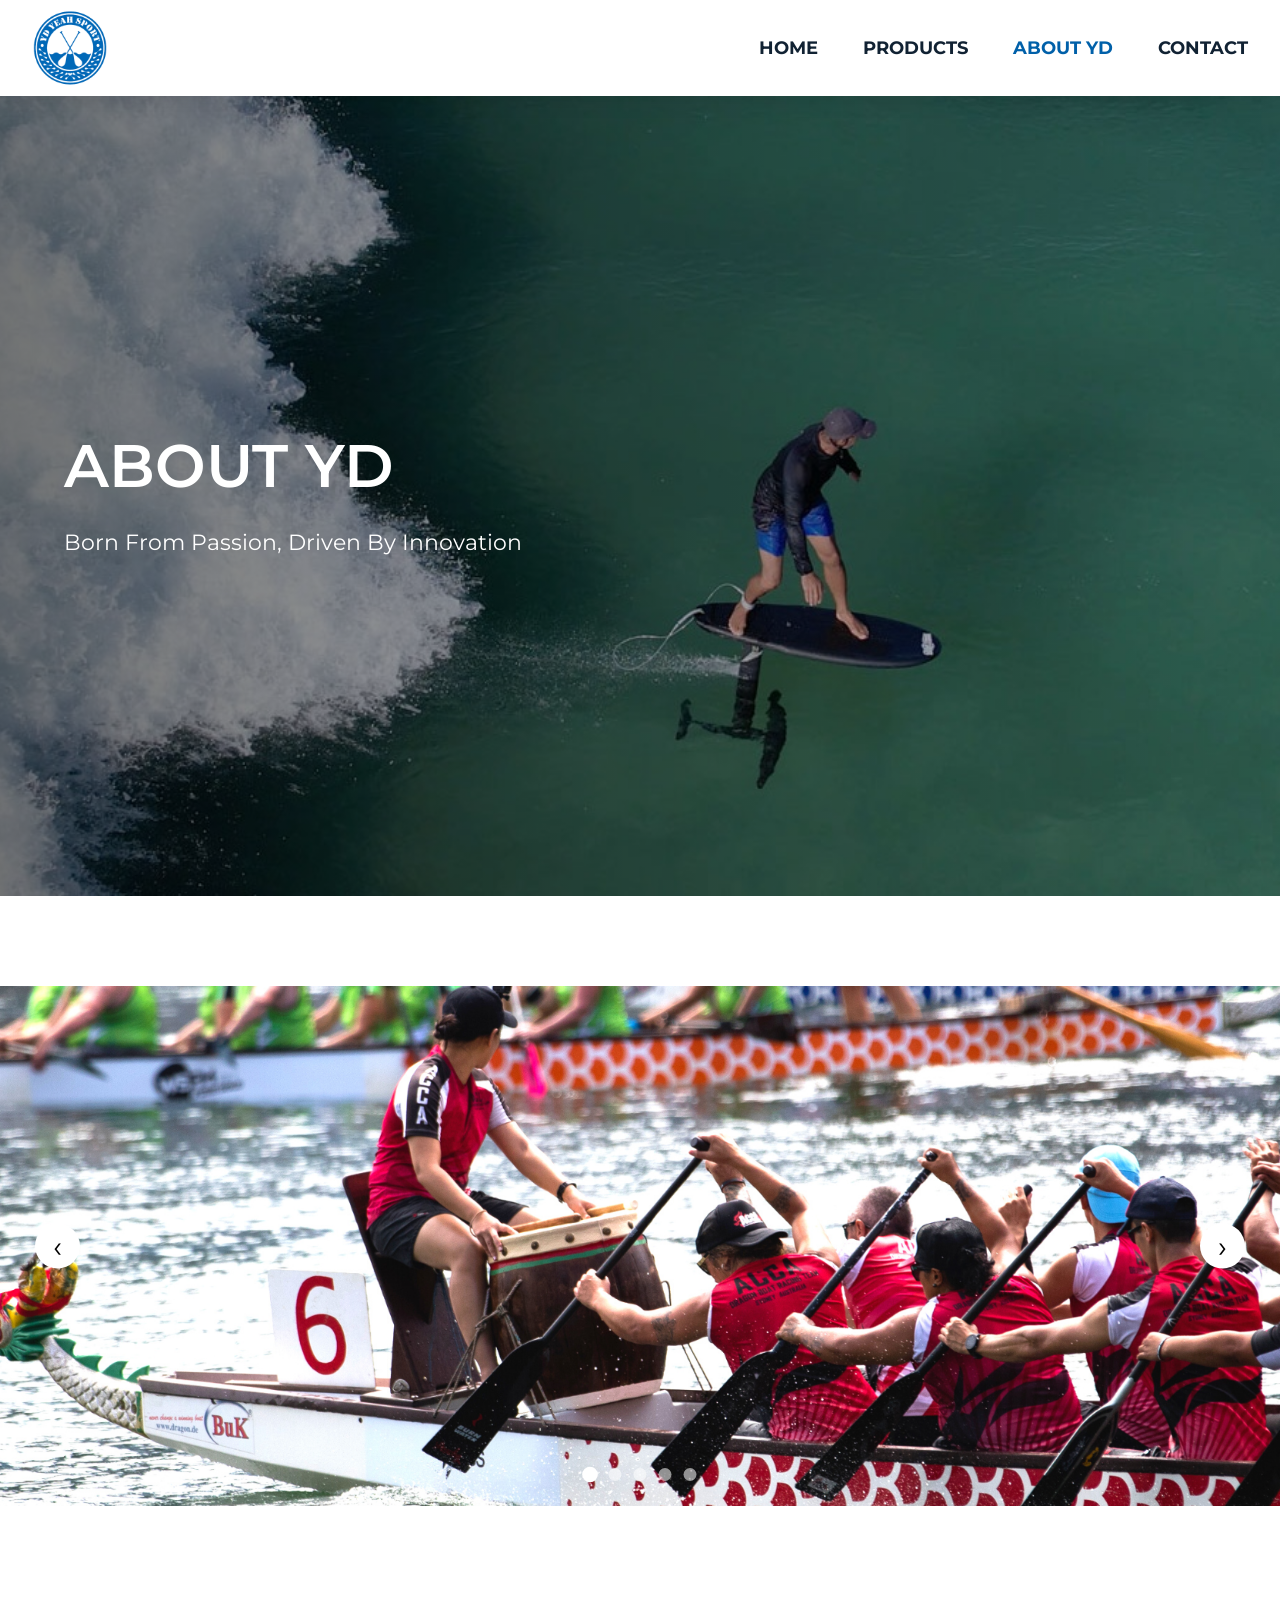
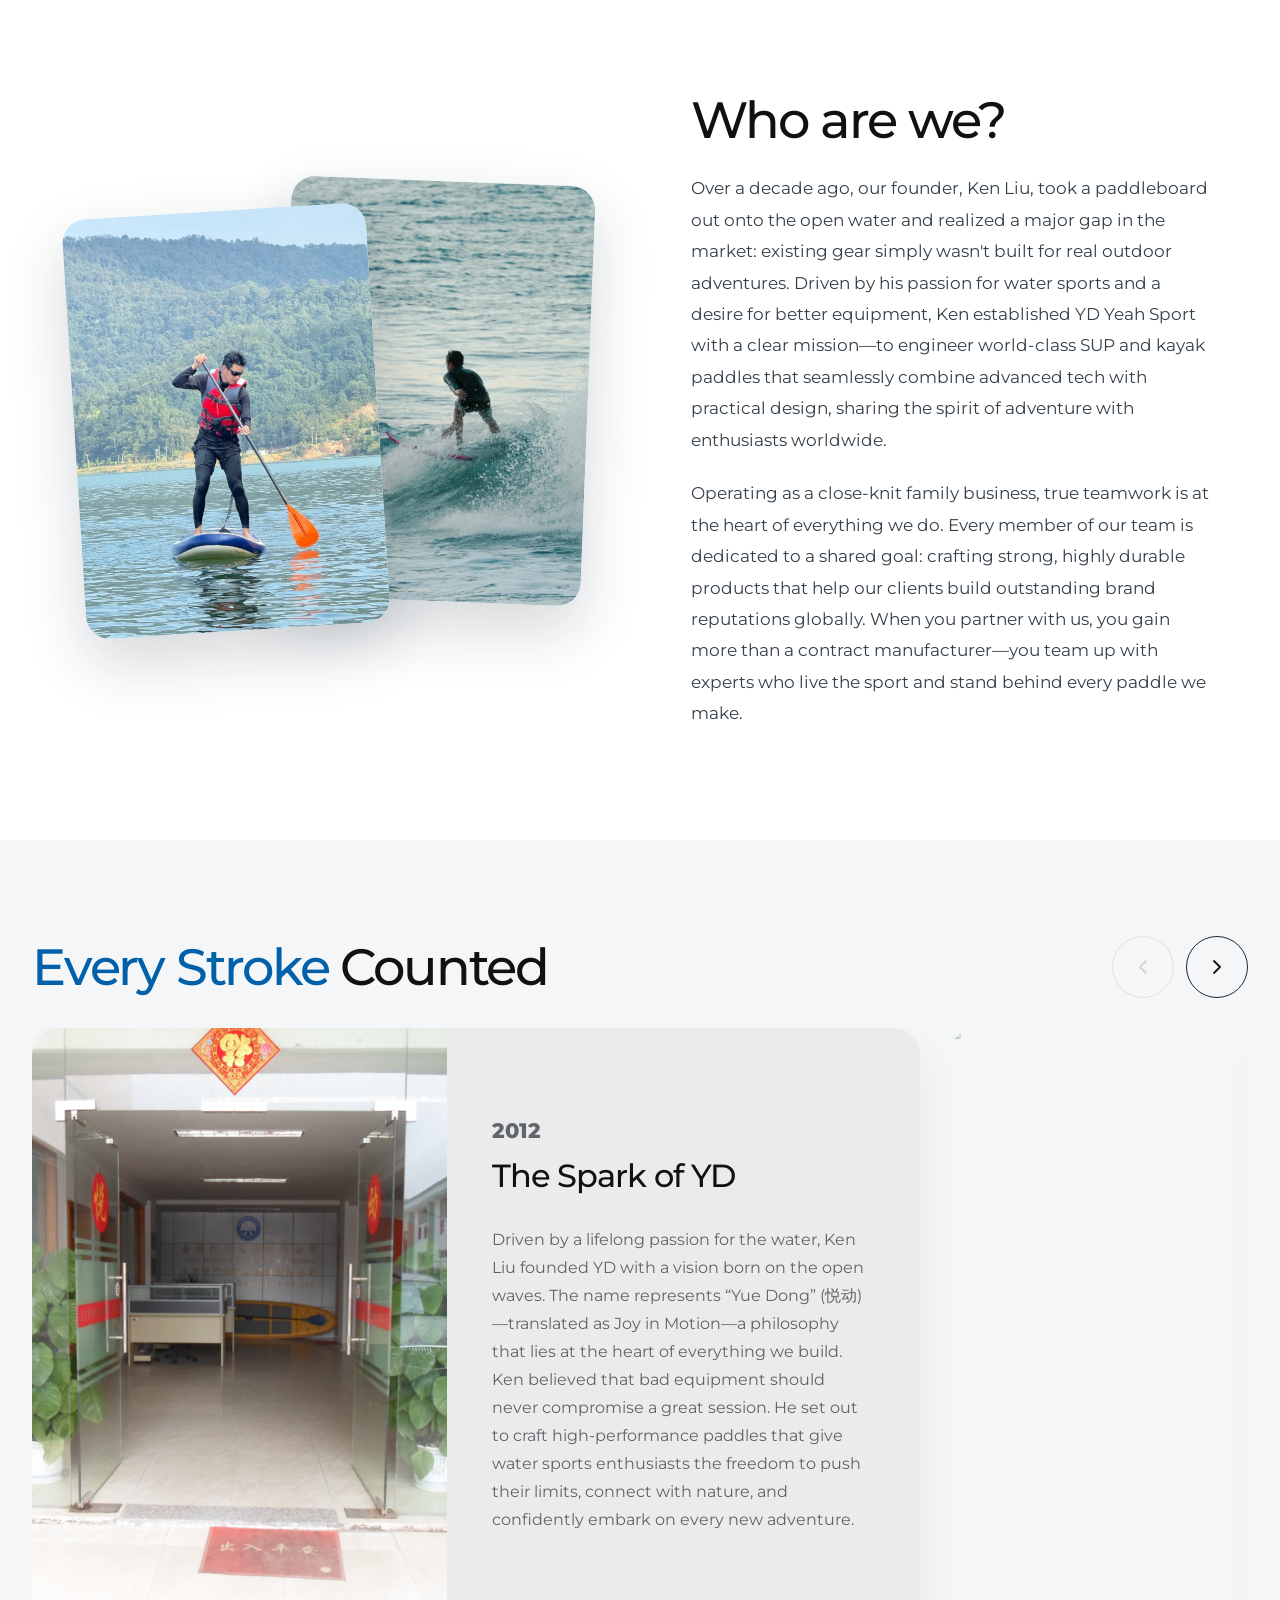
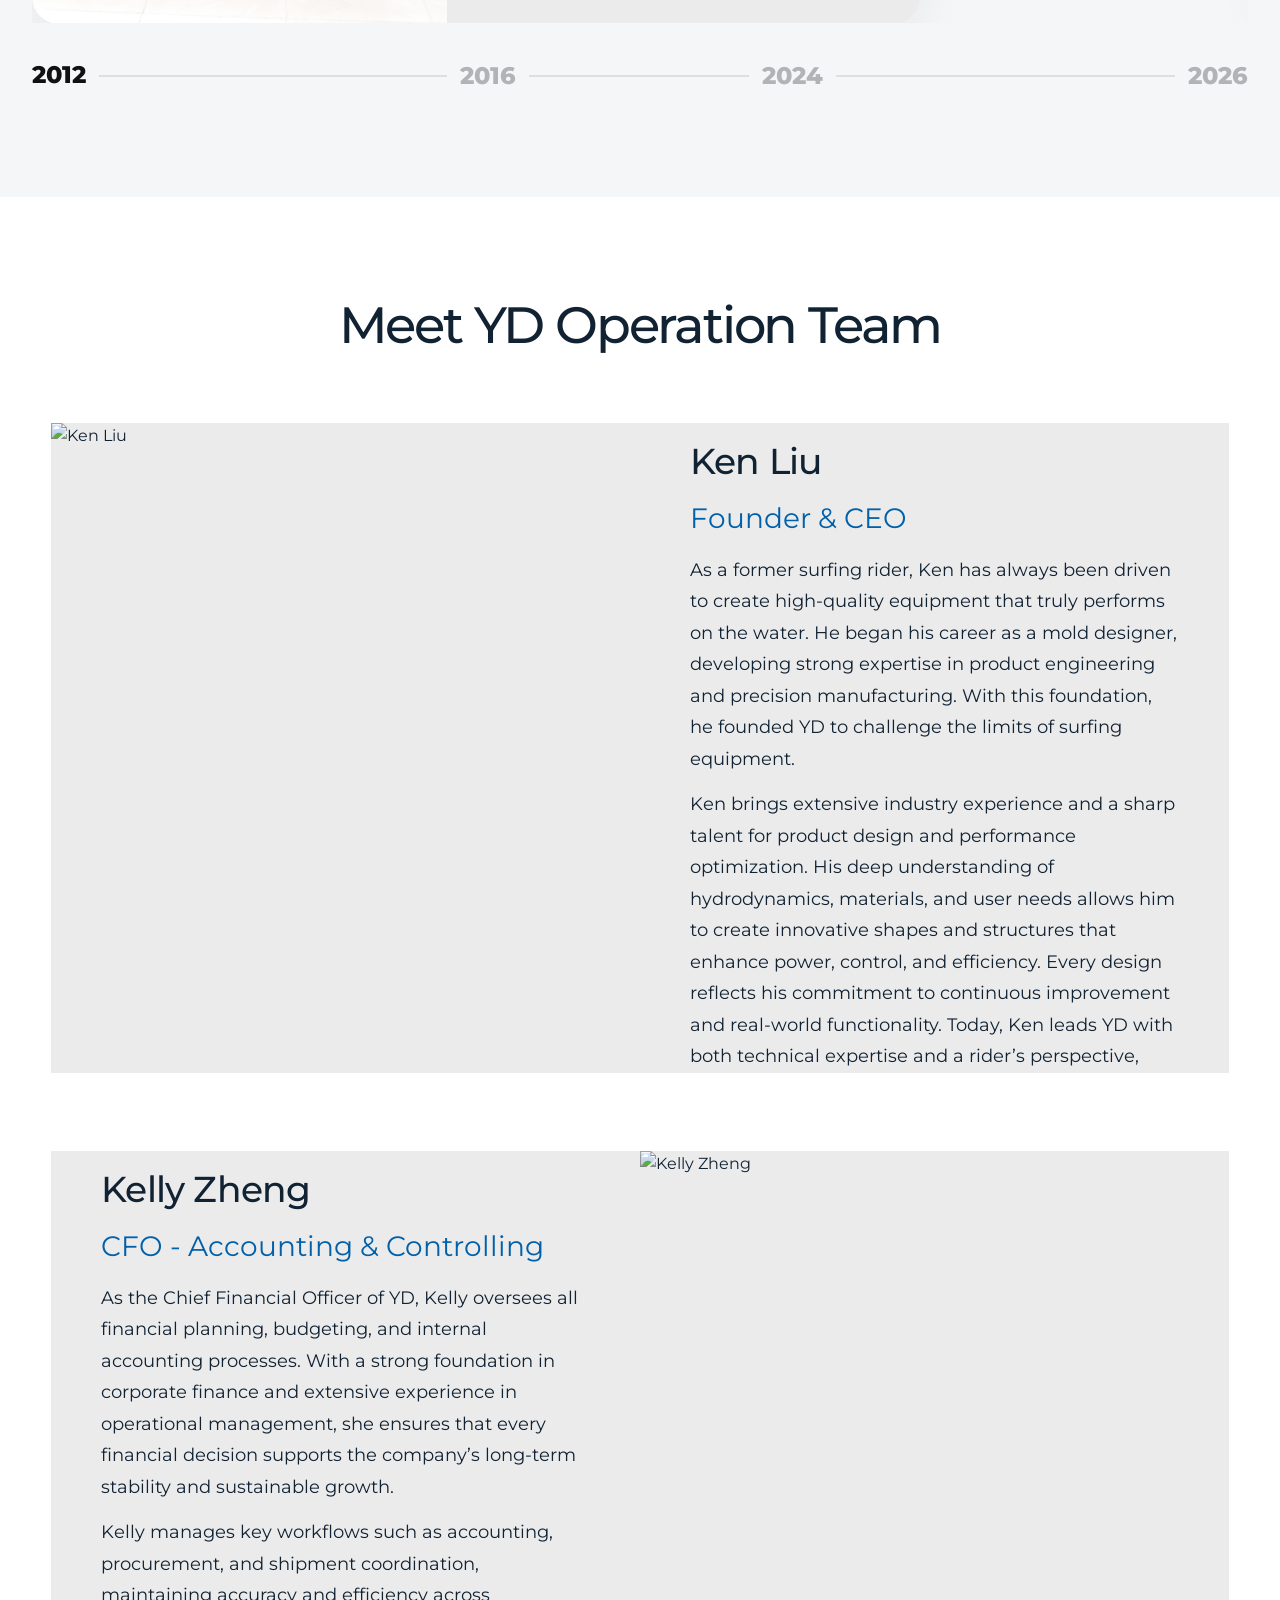
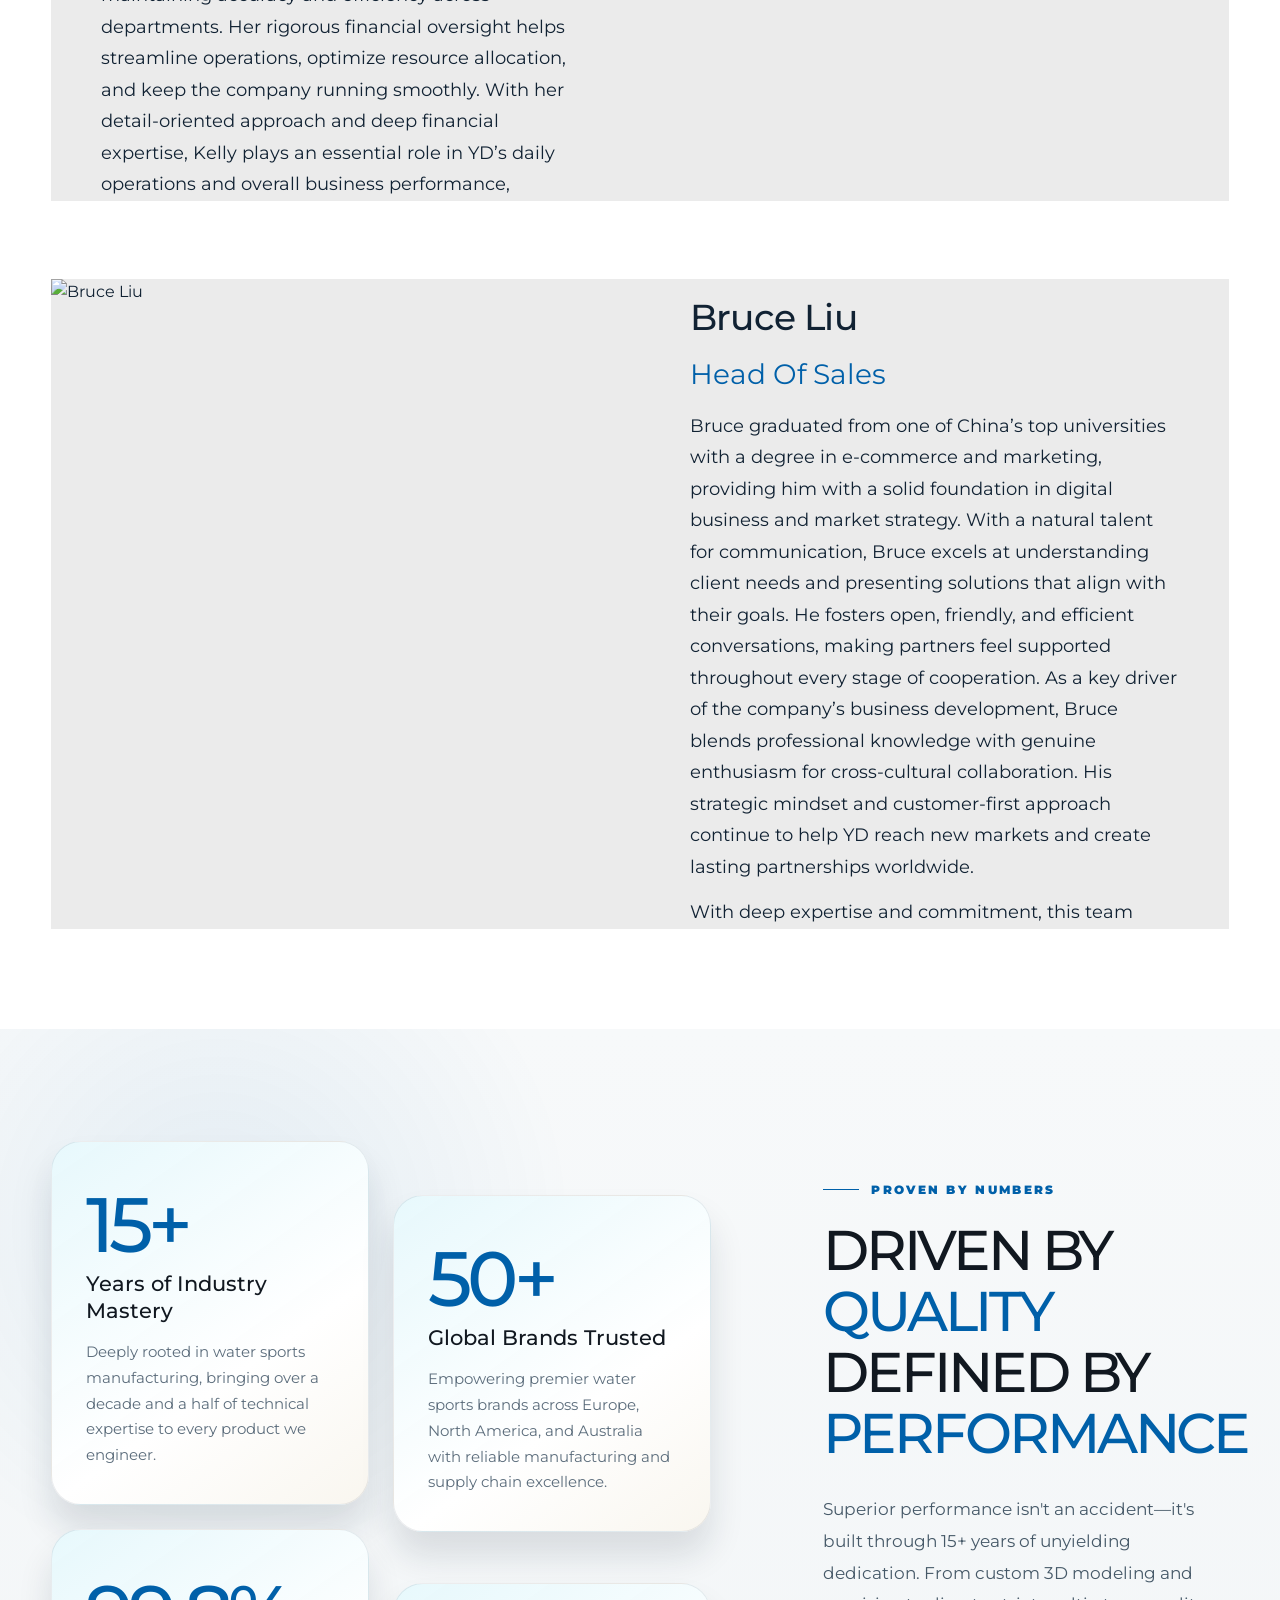
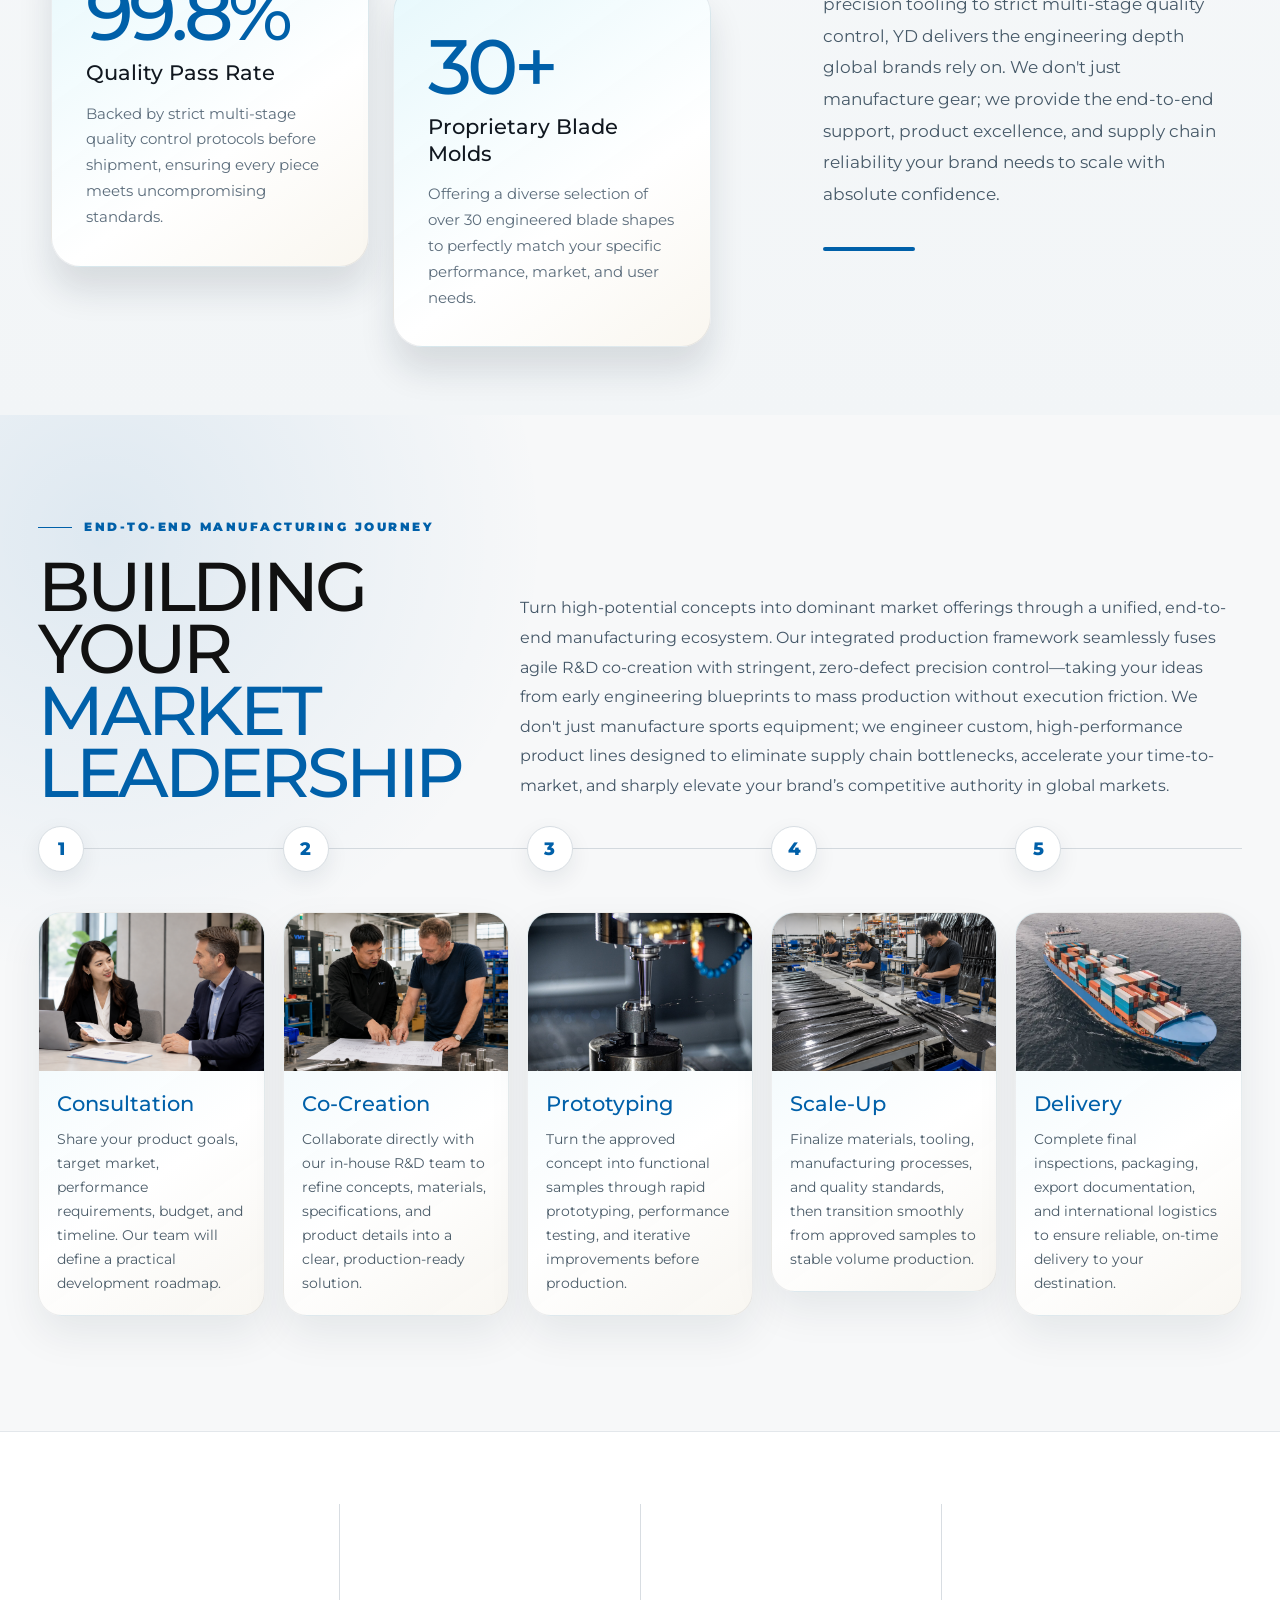
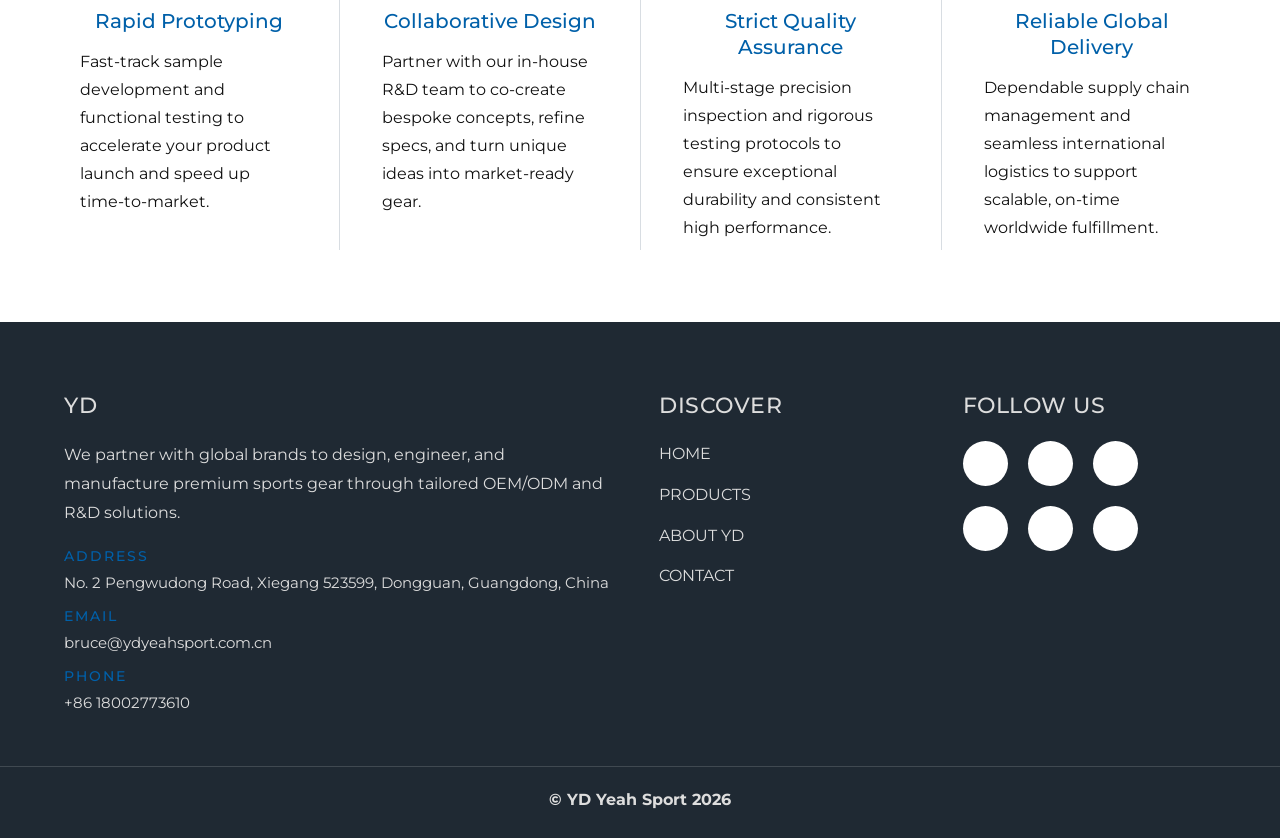
==== about.html @ c922fd2d "0821-version" ====
<!DOCTYPE html>
<html lang="en">
    <head>
        <meta charset="utf-8"/>
        <meta content="width=device-width, initial-scale=1.0" name="viewport"/>
        <title>
            YD | About Us
        </title>
        <link href="https://fonts.googleapis.com" rel="preconnect"/>
        <link crossorigin="anonymous" href="https://fonts.gstatic.com" rel="preconnect"/>
        <link href="https://fonts.googleapis.com/css2?family=Montserrat:ital,wght@0,300;0,400;0,500;0,600;0,700;0,800;0,900;1,300;1,400;1,500;1,600;1,700;1,800;1,900&amp;display=swap" rel="stylesheet"/>
        <link href="https://cdn.jsdelivr.net/npm/remixicon@4.9.0/fonts/remixicon.min.css" rel="stylesheet"/>
        <link href="css/style.css?v=20260812-07" rel="stylesheet"/>
    </head>
    <body>
        <!-- =====================
HEADER
===================== -->
        <header id="main-header">
            <div class="navbar">
                <div class="brand-area">
                    <a class="logo-link" href="index.html">
                        <img alt="YD Logo" src="images/header/logo.png"/>
                    </a>
                </div>
                <ul class="nav-menu">
                    <li>
                        <a href="index.html">
                            HOME
                        </a>
                    </li>
                    <li>
                        <a href="products.html">
                            PRODUCTS
                        </a>
                    </li>
                    <li>
                        <a href="about.html">
                            ABOUT YD
                        </a>
                    </li>
                    <li>
                        <a href="contact.html">
                            CONTACT
                        </a>
                    </li>
                </ul>
            </div>
        </header>
        <!-- =====================
ABOUT HERO
===================== -->
        <section class="hero-new about-hero">
            <!-- Replace the src below with your own hero image path -->
            <img alt="About hero banner" class="hero-img" src="images/other/38.jpg"/>
            <div class="hero-overlay">
            </div>
            <div class="hero-content">
                <h1>
                    ABOUT YD
                </h1>
                <p>
                    Born From Passion, Driven By Innovation
                </p>
            </div>
        </section>
        <section class="about-gallery-slider">
            <div class="gallery-slider-container">
                <div class="gallery-slide active">
                    <img src="images/other/30.png"/>
                </div>
                <div class="gallery-slide">
                    <img src="images/other/32.jpg"/>
                </div>
                <div class="gallery-slide">
                    <img src="images/other/29.png"/>
                </div>
                <div class="gallery-slide">
                    <img src="images/other/33.png"/>
                </div>
                <div class="gallery-slide">
                    <img src="images/other/34.jpg"/>
                </div>
                <button class="gallery-arrow gallery-prev">
                    ‹
                </button>
                <button class="gallery-arrow gallery-next">
                    ›
                </button>
                <div class="gallery-dots">
                    <button class="gallery-dot active">
                    </button>
                    <button class="gallery-dot">
                    </button>
                    <button class="gallery-dot">
                    </button>
                    <button class="gallery-dot">
                    </button>
                    <button class="gallery-dot">
                    </button>
                </div>
            </div>
        </section>
        <!-- =====================
WHO WE ARE
===================== -->
        <section class="story-section">
            <div class="container">
                <div class="story-grid">
                    <div aria-label="YD water sports and manufacturing story" class="story-visual">
                        <div class="story-image story-image-back">
                            <img alt="YD water sports equipment in an outdoor setting" src="images/other/36.jpg"/>
                        </div>
                        <div class="story-image story-image-front">
                            <img alt="YD team member carrying water sports equipment" src="images/other/35.jpg"/>
                        </div>
                    </div>
                    <div class="story-content">
                        <h2>
                            Who are we?
                        </h2>
                        <p>
                            Over a decade ago, our founder, Ken Liu, took a paddleboard out onto the open water and realized a major gap in the market: existing gear simply wasn't built for real outdoor adventures. Driven by his passion for water sports and a desire for better equipment, Ken established YD Yeah Sport with a clear mission—to engineer world-class SUP and kayak paddles that seamlessly combine advanced tech with practical design, sharing the spirit of adventure with enthusiasts worldwide.
                        </p>
                        <p>
                            Operating as a close-knit family business, true teamwork is at the heart of everything we do. Every member of our team is dedicated to a shared goal: crafting strong, highly durable products that help our clients build outstanding brand reputations globally. When you partner with us, you gain more than a contract manufacturer—you team up with experts who live the sport and stand behind every paddle we make.
                        </p>
                    </div>
                </div>
            </div>
        </section>
        <!-- =====================
COMPANY MILESTONES
===================== -->
        <section aria-labelledby="milestones-title" class="milestones-section">
            <div class="milestones-shell">
                <div class="milestones-header">
                    <h2 class="milestones-title" id="milestones-title">
                        <span>
                            Every Stroke
                        </span>
                        Counted
                    </h2>
                    <div aria-label="Milestone navigation" class="milestone-controls">
                        <button aria-label="Show previous milestone" class="milestone-arrow milestone-prev" type="button">
                            <svg aria-hidden="true" viewbox="0 0 24 24">
                                <path d="m15 18-6-6 6-6">
                                </path>
                            </svg>
                        </button>
                        <button aria-label="Show next milestone" class="milestone-arrow milestone-next" type="button">
                            <svg aria-hidden="true" viewbox="0 0 24 24">
                                <path d="m9 18 6-6-6-6">
                                </path>
                            </svg>
                        </button>
                    </div>
                </div>
                <div aria-live="polite" class="milestone-viewport" tabindex="0">
                    <div class="milestone-track">
                        <article aria-label="2012, The Spark of YD" class="milestone-panel is-active" data-year="2012">
                            <div class="milestone-main-card">
                                <div class="milestone-main-image">
                                    <img alt="YD paddle representing the beginning of the company" src="images/other/39.jpg"/>
                                </div>
                                <div class="milestone-copy">
                                    <div class="milestone-year">
                                        2012
                                    </div>
                                    <h3>
                                        The Spark of YD
                                    </h3>
                                    <p>
                                        Driven by a lifelong passion for the water, Ken Liu founded YD with a vision born on the open waves. The name represents “Yue Dong” (悦动)—translated as Joy in Motion—a philosophy that lies at the heart of everything we build. Ken believed that bad equipment should never compromise a great session. He set out to craft high-performance paddles that give water sports enthusiasts the freedom to push their limits, connect with nature, and confidently embark on every new adventure.
                                    </p>
                                </div>
                            </div>
                            <div aria-hidden="true" class="milestone-preview">
                                <img alt="" src="images/other/22.jpg"/>
                            </div>
                        </article>
                        <article aria-label="2016, Taking Flight" class="milestone-panel" data-year="2016">
                            <div class="milestone-main-card">
                                <div class="milestone-main-image">
                                    <img alt="YD hydrofoil development representing a new era of performance" src="images/other/22.jpg"/>
                                </div>
                                <div class="milestone-copy">
                                    <div class="milestone-year">
                                        2016
                                    </div>
                                    <h3>
                                        Taking Flight
                                    </h3>
                                    <p>
                                        The emergence of hydrofoils changed the game, giving paddlers the magic of lifting clear off the water. Catching this wave early, YD formed a dedicated team to craft our own original hydrofoil gear. Through countlessly tweaking designs, testing on the water, and dialing in every detail, we made flying above the waves smoother, safer, and more fun. This breakthrough opened up an exciting new dimension for our global partners and water lovers everywhere.
                                    </p>
                                </div>
                            </div>
                            <div aria-hidden="true" class="milestone-preview">
                                <img alt="" src="images/other/24.jpg"/>
                            </div>
                        </article>
                        <article aria-label="2024, Agile Growth" class="milestone-panel" data-year="2024">
                            <div class="milestone-main-card">
                                <div class="milestone-main-image">
                                    <img alt="YD accessories representing agile product expansion" src="images/other/24.jpg"/>
                                </div>
                                <div class="milestone-copy">
                                    <div class="milestone-year">
                                        2024
                                    </div>
                                    <h3>
                                        Agile Growth
                                    </h3>
                                    <p>
                                        Listening closely to our partners' needs, YD expanded into new accessories by developing our high-performance spray decks. By quickly reconfiguring our machinery and production lines, our team delivered perfected prototypes in record time, earning high praise from our clients. This agility not only broadened our product matrix, but also reinforced YD’s commitment to providing a seamless, one-stop sourcing experience for global brands.
                                    </p>
                                </div>
                            </div>
                            <div aria-hidden="true" class="milestone-preview">
                                <img alt="" src="images/other/37.png"/>
                            </div>
                        </article>
                        <article aria-label="2026, A Visual Leap" class="milestone-panel" data-year="2026">
                            <div class="milestone-main-card">
                                <div class="milestone-main-image">
                                    <img alt="YD brand presentation representing its visual evolution" src="images/other/37.png"/>
                                </div>
                                <div class="milestone-copy">
                                    <div class="milestone-year">
                                        2026
                                    </div>
                                    <h3>
                                        A Visual Leap
                                    </h3>
                                    <p>
                                        At YD, we have always let our manufacturing quality speak for itself—but we knew our visual presentation needed to match our engineering excellence. We wanted our partners to truly feel the premium value of our gear before they even hit the water. This year, we poured our energy into a complete overhaul of our website and product catalogs. Drawing inspiration from world-class international brands, we crafted a sleek, modern visual identity of our own. It's more than just a new look; it's a reflection of the craftsmanship and forward-thinking spirit behind everything we make.
                                    </p>
                                </div>
                            </div>
                        </article>
                    </div>
                </div>
                <div aria-label="YD company milestone timeline" class="milestone-timeline" role="navigation">
                    <button aria-current="true" class="milestone-year-button is-active" data-milestone-index="0" type="button">
                        2012
                    </button>
                    <button aria-current="false" class="milestone-year-button" data-milestone-index="1" type="button">
                        2016
                    </button>
                    <button aria-current="false" class="milestone-year-button" data-milestone-index="2" type="button">
                        2024
                    </button>
                    <button aria-current="false" class="milestone-year-button" data-milestone-index="3" type="button">
                        2026
                    </button>
                </div>
            </div>
        </section>
        <section class="team-section">
            <div class="team-wrapper">
                <div class="section-title">
                    <h2>
                        Meet YD Operation Team
                    </h2>
                </div>
                <div class="team-profiles">
                    <div class="team-profile">
                        <div class="team-media">
                            <img alt="Ken Liu" src="images/team/ken-liu.jpg"/>
                        </div>
                        <div class="team-text">
                            <h3 class="team-name">
                                Ken Liu
                            </h3>
                            <div class="team-role">
                                Founder &amp; CEO
                            </div>
                            <p>
                                As a former surfing rider, Ken has always been driven to create high-quality equipment that truly performs on the water. He began his career as a mold designer, developing strong expertise in product engineering and precision manufacturing. With this foundation, he founded YD to challenge the limits of surfing equipment.
                            </p>
                            <p>
                                Ken brings extensive industry experience and a sharp talent for product design and performance optimization. His deep understanding of hydrodynamics, materials, and user needs allows him to create innovative shapes and structures that enhance power, control, and efficiency. Every design reflects his commitment to continuous improvement and real-world functionality. Today, Ken leads YD with both technical expertise and a rider’s perspective, shaping products that set a higher standard in the surfing industry.
                            </p>
                        </div>
                    </div>
                    <div class="team-profile reverse">
                        <div class="team-media">
                            <img alt="Kelly Zheng" src="images/team/kelly-zheng.jpg"/>
                        </div>
                        <div class="team-text">
                            <h3 class="team-name">
                                Kelly Zheng
                            </h3>
                            <div class="team-role">
                                CFO - Accounting &amp; Controlling
                            </div>
                            <p>
                                As the Chief Financial Officer of YD, Kelly oversees all financial planning, budgeting, and internal accounting processes. With a strong foundation in corporate finance and extensive experience in operational management, she ensures that every financial decision supports the company’s long-term stability and sustainable growth.
                            </p>
                            <p>
                                Kelly manages key workflows such as accounting, procurement, and shipment coordination, maintaining accuracy and efficiency across departments. Her rigorous financial oversight helps streamline operations, optimize resource allocation, and keep the company running smoothly. With her detail-oriented approach and deep financial expertise, Kelly plays an essential role in YD’s daily operations and overall business performance, ensuring the company remains on a solid and healthy path as it continues to expand.
                            </p>
                        </div>
                    </div>
                    <div class="team-profile">
                        <div class="team-media">
                            <img alt="Bruce Liu" src="images/team/bruce-liu.jpg"/>
                        </div>
                        <div class="team-text">
                            <h3 class="team-name">
                                Bruce Liu
                            </h3>
                            <div class="team-role">
                                Head Of Sales
                            </div>
                            <p>
                                Bruce graduated from one of China’s top universities with a degree in e-commerce and marketing, providing him with a solid foundation in digital business and market strategy. With a natural talent for communication, Bruce excels at understanding client needs and presenting solutions that align with their goals. He fosters open, friendly, and efficient conversations, making partners feel supported throughout every stage of cooperation. As a key driver of the company’s business development, Bruce blends professional knowledge with genuine enthusiasm for cross-cultural collaboration. His strategic mindset and customer-first approach continue to help YD reach new markets and create lasting partnerships worldwide.
                            </p>
                            <p>
                                With deep expertise and commitment, this team member contributes to YD’s innovation, operations, and global partnerships.
                            </p>
                        </div>
                    </div>
                </div>
            </div>
        </section>
        <!-- =====================
YD CAPABILITY IN NUMBERS
===================== -->
        <section aria-labelledby="capability-numbers-title" class="capability-numbers-section">
            <div class="capability-numbers-container">
                <div aria-label="YD service capability statistics" class="capability-cards">
                    <article class="capability-stat-card capability-stat-card-1">
                        <div class="capability-stat-number">
                            15+
                        </div>
                        <h3>
                            Years of Industry Mastery
                        </h3>
                        <p>
                            Deeply rooted in water sports manufacturing, bringing over a decade and a half of technical expertise to every product we engineer.
                        </p>
                    </article>
                    <article class="capability-stat-card capability-stat-card-2">
                        <div class="capability-stat-number">
                            50+
                        </div>
                        <h3>
                            Global Brands Trusted
                        </h3>
                        <p>
                            Empowering premier water sports brands across Europe, North America, and Australia with reliable manufacturing and supply chain excellence.
                        </p>
                    </article>
                    <article class="capability-stat-card capability-stat-card-3">
                        <div class="capability-stat-number">
                            99.8%
                        </div>
                        <h3>
                            Quality Pass Rate
                        </h3>
                        <p>
                            Backed by strict multi-stage quality control protocols before shipment, ensuring every piece meets uncompromising standards.
                        </p>
                    </article>
                    <article class="capability-stat-card capability-stat-card-4">
                        <div class="capability-stat-number">
                            30+
                        </div>
                        <h3>
                            Proprietary Blade Molds
                        </h3>
                        <p>
                            Offering a diverse selection of over 30 engineered blade shapes to perfectly match your specific performance, market, and user needs.
                        </p>
                    </article>
                </div>
                <div class="capability-statement">
                    <div class="capability-statement-kicker">
                        PROVEN BY NUMBERS
                    </div>
                    <h2 id="capability-numbers-title">
                        <span>
                            DRIVEN BY
                        </span>
                        <span class="capability-title-accent">
                            QUALITY
                        </span>
                        <span>
                            DEFINED BY
                        </span>
                        <span class="capability-title-accent">
                            PERFORMANCE
                        </span>
                    </h2>
                    <p>
                        Superior performance isn't an accident—it's built through 15+ years of unyielding dedication. From custom 3D modeling and precision tooling to strict multi-stage quality control, YD delivers the engineering depth global brands rely on. We don't just manufacture gear; we provide the end-to-end support, product excellence, and supply chain reliability your brand needs to scale with absolute confidence.
                    </p>
                    <div aria-hidden="true" class="capability-statement-line">
                    </div>
                </div>
            </div>
        </section>
        <!-- =====================
END-TO-END MANUFACTURING JOURNEY
===================== -->
        <section class="manufacturing-journey-section">
            <div class="manufacturing-journey-container">
                <div class="journey-intro">
                    <div class="journey-heading">
                        <div class="journey-kicker">
                            END-TO-END MANUFACTURING JOURNEY
                        </div>
                        <h2 class="journey-title">
                            <span>
                                BUILDING
                            </span>
                            <span>
                                YOUR
                            </span>
                            <span class="journey-title-blue">
                                MARKET
                            </span>
                            <span class="journey-title-blue">
                                LEADERSHIP
                            </span>
                        </h2>
                    </div>
                    <div class="journey-description">
                        <p>
                            Turn high-potential concepts into dominant market offerings through a unified, end-to-end manufacturing ecosystem. Our integrated production framework seamlessly fuses agile R&amp;D co-creation with stringent, zero-defect precision control—taking your ideas from early engineering blueprints to mass production without execution friction. We don't just manufacture sports equipment; we engineer custom, high-performance product lines designed to eliminate supply chain bottlenecks, accelerate your time-to-market, and sharply elevate your brand’s competitive authority in global markets.
                        </p>
                    </div>
                </div>
                <div class="journey-steps">
                    <article class="journey-step">
                        <div aria-label="Step 1" class="journey-number">
                            1
                        </div>
                        <div class="journey-card">
                            <img alt="Product consultation and project planning" src="images/other/15.png"/>
                            <div class="journey-card-content">
                                <h3>
                                    Consultation
                                </h3>
                                <p>
                                    Share your product goals, target market, performance requirements, budget, and timeline. Our team will define a practical development roadmap.
                                </p>
                            </div>
                        </div>
                    </article>
                    <article class="journey-step">
                        <div aria-label="Step 2" class="journey-number">
                            2
                        </div>
                        <div class="journey-card">
                            <img alt="Collaborative product design and engineering" src="images/other/17.png"/>
                            <div class="journey-card-content">
                                <h3>
                                    Co-Creation
                                </h3>
                                <p>
                                    Collaborate directly with our in-house R&amp;D team to refine concepts, materials, specifications, and product details into a clear, production-ready solution.
                                </p>
                            </div>
                        </div>
                    </article>
                    <article class="journey-step">
                        <div aria-label="Step 3" class="journey-number">
                            3
                        </div>
                        <div class="journey-card">
                            <img alt="Functional prototype development and testing" src="images/other/18.jpg"/>
                            <div class="journey-card-content">
                                <h3>
                                    Prototyping
                                </h3>
                                <p>
                                    Turn the approved concept into functional samples through rapid prototyping, performance testing, and iterative improvements before production.
                                </p>
                            </div>
                        </div>
                    </article>
                    <article class="journey-step">
                        <div aria-label="Step 4" class="journey-number">
                            4
                        </div>
                        <div class="journey-card">
                            <img alt="Stable volume production in the YD factory" src="images/other/16.png"/>
                            <div class="journey-card-content">
                                <h3>
                                    Scale-Up
                                </h3>
                                <p>
                                    Finalize materials, tooling, manufacturing processes, and quality standards, then transition smoothly from approved samples to stable volume production.
                                </p>
                            </div>
                        </div>
                    </article>
                    <article class="journey-step">
                        <div aria-label="Step 5" class="journey-number">
                            5
                        </div>
                        <div class="journey-card">
                            <img alt="International packaging and product delivery" src="images/other/13.png"/>
                            <div class="journey-card-content">
                                <h3>
                                    Delivery
                                </h3>
                                <p>
                                    Complete final inspections, packaging, export documentation, and international logistics to ensure reliable, on-time delivery to your destination.
                                </p>
                            </div>
                        </div>
                    </article>
                </div>
            </div>
        </section>
        <!-- =====================
CORE SERVICE VALUES
===================== -->
        <section aria-label="Our core service values" class="core-values-section">
            <div class="core-values-container">
                <article class="core-value-card">
                    <div aria-hidden="true" class="core-value-icon">
                        <i aria-hidden="true" class="ri-lightbulb-flash-line">
                        </i>
                    </div>
                    <h3>
                        Rapid Prototyping
                    </h3>
                    <p>
                        Fast-track sample development and functional testing to accelerate your product launch and speed up time-to-market.
                    </p>
                </article>
                <article class="core-value-card">
                    <div aria-hidden="true" class="core-value-icon">
                        <i aria-hidden="true" class="ri-edit-2-line">
                        </i>
                    </div>
                    <h3>
                        Collaborative Design
                    </h3>
                    <p>
                        Partner with our in-house R&amp;D team to co-create bespoke concepts, refine specs, and turn unique ideas into market-ready gear.
                    </p>
                </article>
                <article class="core-value-card">
                    <div aria-hidden="true" class="core-value-icon">
                        <i aria-hidden="true" class="ri-shield-check-line">
                        </i>
                    </div>
                    <h3>
                        Strict Quality Assurance
                    </h3>
                    <p>
                        Multi-stage precision inspection and rigorous testing protocols to ensure exceptional durability and consistent high performance.
                    </p>
                </article>
                <article class="core-value-card">
                    <div aria-hidden="true" class="core-value-icon">
                        <i aria-hidden="true" class="ri-ship-2-line">
                        </i>
                    </div>
                    <h3>
                        Reliable Global Delivery
                    </h3>
                    <p>
                        Dependable supply chain management and seamless international logistics to support scalable, on-time worldwide fulfillment.
                    </p>
                </article>
            </div>
        </section>
        <!-- =====================
FOOTER
===================== -->
        <footer>
            <div class="footer-container">
                <div class="footer-about">
                    <h2>
                        YD
                    </h2>
                    <p class="footer-description">
                        We partner with global brands to design, engineer, and manufacture premium sports gear through tailored OEM/ODM and R&amp;D solutions.
                    </p>
                    <div class="footer-contact-info">
                        <div class="footer-contact-item footer-contact-address">
                            <h4>
                                ADDRESS
                            </h4>
                            <p>
                                No. 2 Pengwudong Road, Xiegang 523599, Dongguan, Guangdong, China
                            </p>
                        </div>
                        <div class="footer-contact-item">
                            <h4>
                                EMAIL
                            </h4>
                            <a href="mailto:bruce@ydyeahsport.com.cn">
                                bruce@ydyeahsport.com.cn
                            </a>
                        </div>
                        <div class="footer-contact-item">
                            <h4>
                                PHONE
                            </h4>
                            <a href="tel:+8618002773610">
                                +86 18002773610
                            </a>
                        </div>
                    </div>
                </div>
                <div class="footer-links">
                    <h3>
                        DISCOVER
                    </h3>
                    <a href="index.html">
                        HOME
                    </a>
                    <a href="products.html">
                        PRODUCTS
                    </a>
                    <a href="about.html">
                        ABOUT YD
                    </a>
                    <a href="contact.html">
                        CONTACT
                    </a>
                </div>
                <div class="footer-social">
                    <h3>
                        FOLLOW US
                    </h3>
                    <div class="social-icons">
                        <a href="https://www.youtube.com/@bruceydyeahsport" target="_blank">
                            <i aria-hidden="true" class="ri-youtube-line">
                            </i>
                        </a>
                        <a href="https://www.instagram.com/ydyeahsports/" target="_blank">
                            <i aria-hidden="true" class="ri-instagram-line">
                            </i>
                        </a>
                        <a href="https://www.tiktok.com/@ydyeahsports?lang=en" target="_blank">
                            <i aria-hidden="true" class="ri-tiktok-fill">
                            </i>
                        </a>
                        <a href="https://x.com/ydyeahsport123" target="_blank">
                            <i aria-hidden="true" class="ri-twitter-x-line">
                            </i>
                        </a>
                        <a href="https://www.facebook.com/YDsportpaddle" target="_blank">
                            <i aria-hidden="true" class="ri-facebook-fill">
                            </i>
                        </a>
                        <a href="https://wa.me/8618002773610" target="_blank">
                            <i aria-hidden="true" class="ri-whatsapp-line">
                            </i>
                        </a>
                    </div>
                </div>
            </div>
            <div class="copyright">
                © YD Yeah Sport 2026
            </div>
        </footer>
        <script data-cfasync="false" src="js/script.js?v=20260812-07">
        </script>
    </body>
</html>
---- css/style.css ----
/*
=========================
GLOBAL SETTINGS
=========================
*/

* {
    margin: 0;
    padding: 0;
    box-sizing: border-box;
    font-family: "Montserrat", Arial, Helvetica, sans-serif;
}

body {
    background: white;
    color: #123;
    line-height: 1.6;
}

img {
    max-width: 100%;
    display: block;
}

a {
    text-decoration: none;
    color: inherit;
}

.container {
    width: 90%;
    max-width: 1400px;
    margin: auto;
}

section {
    padding: 90px 0;
}

/*
=========================
HEADER
=========================
*/

header {
    position: sticky;
    top: 0;
    height: 120px;
    background: white;
    z-index: 999;
    box-shadow: 0 5px 20px rgba(0, 0, 0, .08);
}

.navbar {
    height: 120px;
    width: 95%;
    max-width: 1500px;
    margin: auto;
    display: flex;
    align-items: center;
}

.brand-area {
    display: flex;
    align-items: center;
}

.logo-card {
    width: 95px;
    height: 95px;
    background: white;
    border-radius: 25px;
    display: flex;
    align-items: center;
    justify-content: center;
    overflow: hidden;
    box-shadow: 0 8px 25px rgba(0, 0, 0, .15);
}

.logo-card img {
    width: 90%;
    height: 90%;
    object-fit: contain;
}

/* SEARCH */

.search-box {
    margin-left: auto;
    margin-right: 25px;
}

.search-box input {
    width: 210px;
    height: 45px;
    border-radius: 25px;
    border: 1px solid #ddd;
    padding: 0 20px;
    font-size: 15px;
    outline: none;
}

.search-box input:focus {
    border-color: #0077c8;
}

/* NAVIGATION */

.nav-menu {
    display: flex;
    gap: 45px;
    list-style: none;
    margin-left: auto;
    justify-content: flex-end;
}

.nav-menu a {
    font-size: 18px;
    font-weight: 700;
    transition: .3s;
}

.nav-menu a:hover {
    color: #0077c8;
}

/*
=========================
BUTTON
=========================
*/

.btn {
    display: inline-block;
    padding: 14px 35px;
    border-radius: 30px;
    background: #0077c8;
    color: white;
    font-weight: 700;
    transition: .3s;
}

.btn:hover {
    background: #005fa3;
    transform: translateY(-3px);
}

.btn-light {
    background: white;
    color: #0077c8;
}

/*
=========================
HERO
=========================
*/

.hero-new {
    height: 800px;
    position: relative;
    display: flex;
    align-items: center;
    overflow: hidden;
}

.hero-img {
    position: absolute;
    inset: 0;
    width: 100%;
    height: 100%;
    object-fit: cover;
    z-index: 1;
}

.hero-overlay {
    position: absolute;
    inset: 0;
    background: linear-gradient(90deg, rgba(0, 0, 0, .55), rgba(0, 0, 0, .15));
    z-index: 2;
}

.hero-content {
    position: relative;
    z-index: 3;
    width: 90%;
    max-width: 1400px;
    margin: auto;
    color: white;
}

.hero-content h1 {
    font-size: 60px;
    font-weight: 700;
    line-height: 1.15;
}

.hero-content p {
    font-size: 22px;
    margin-top: 25px;
}

/*
=========================
SECTION TITLE
=========================
*/

.section-title {
    text-align: center;
    margin-bottom: 70px;
}

.section-title h2 {
    font-size: 42px;
    font-weight: 700;
    color: #123;
}

.section-title p {
    font-size: 18px;
    color: #666;
}

/*
=========================
PRODUCT CARDS
=========================
*/

.products-grid {
    display: grid;
    grid-template-columns: repeat(3, 1fr);
    gap: 30px;
}

.product-card {
    background: white;
    border-radius: 25px;
    overflow: hidden;
    box-shadow: 0 10px 30px rgba(0, 0, 0, .08);
    transition: .4s;
}

.product-card:hover {
    transform: translateY(-10px);
}

.product-card img {
    height: 260px;
    width: 100%;
    object-fit: cover;
}

.product-content {
    padding: 30px;
}

.product-tag {
    font-size: 14px;
    font-weight: 800;
    color: #0077c8;
}

.product-content h3 {
    font-size: 25px;
    margin: 12px 0;
}

/*
=========================
PRODUCT COLLECTIONS
=========================
*/

.collections-grid {
    display: grid;
    grid-template-columns: repeat(5, 1fr);
    gap: 20px;
}

.collection-card {
    height: 500px;
    border-radius: 25px;
    overflow: hidden;
    position: relative;
}

.collection-card img {
    width: 100%;
    height: 100%;
    object-fit: cover;
    transition: .5s;
}

.collection-card:hover img {
    transform: scale(1.1);
}

.collection-overlay {
    position: absolute;
    inset: 0;
    background: linear-gradient( to top, rgba(0, 0, 0, 0) 0%, rgba(0, 0, 0, 0) 48%, rgba(0, 0, 0, 0) 100% );
    padding: 30px;
    display: flex;
    flex-direction: column;
    justify-content: flex-end;
    color: white;
    transition: background .42s ease;
}

.collection-overlay h3 {
    display: flex;
    align-items: flex-end;
    min-height: 38px;
    margin: 0;
    font-size: 28px;
    font-weight: 700;
    line-height: 1.2;
    opacity: 0;
    transform: translateY(16px);
    transition: opacity .35s ease, transform .42s cubic-bezier(.22, .72, .18, 1);
}

.collection-overlay span {
    margin-top: 10px;
    font-size: 15px;
    opacity: 0;
    transform: translateY(16px);
    transition: opacity .35s ease .04s, transform .42s cubic-bezier(.22, .72, .18, 1) .04s;
}

.collection-card:hover .collection-overlay {
    background: linear-gradient( to top, rgba(0, 0, 0, .42) 0%, rgba(0, 0, 0, .20) 18%, rgba(0, 0, 0, .07) 31%, rgba(0, 0, 0, 0) 42% );
}

.collection-card:hover .collection-overlay h3, .collection-card:hover .collection-overlay span {
    opacity: 1;
    transform: translateY(0);
}

@media (hover: none) {
    .collection-card:active .collection-overlay, .collection-card:focus-within .collection-overlay {
        background: linear-gradient( to top, rgba(0, 0, 0, .42) 0%, rgba(0, 0, 0, .20) 18%, rgba(0, 0, 0, .07) 31%, rgba(0, 0, 0, 0) 42% );
    }

    .collection-card:active .collection-overlay h3, .collection-card:active .collection-overlay span, .collection-card:focus-within .collection-overlay h3, .collection-card:focus-within .collection-overlay span {
        opacity: 1;
        transform: translateY(0);
    }
}

/*
=========================
ABOUT PAGE
=========================
*/

.about-grid {
    display: grid;
    grid-template-columns: repeat(2, 1fr);
    gap: 60px;
    align-items: center;
}

.about-image img {
    border-radius: 30px;
}

.about-text h2 {
    font-size: 42px;
    margin-bottom: 25px;
}

.about-text p {
    font-size: 17px;
    color: #555;
    margin-bottom: 20px;
}

/*
=========================
CONTACT
=========================
*/

/*
=========================
CONTACT
=========================
*/

.contact-container {
    display: grid;
    grid-template-columns: minmax(460px, .92fr) minmax(0, 1.08fr);
    gap: 52px;
    align-items: stretch;
}

.contact-info {
    position: relative;
    min-height: 100%;
    padding: 48px;
    border-radius: 30px;
    background: linear-gradient(145deg, #f8fbfd 0%, #eef6fb 100%);
    border: 1px solid rgba(0, 119, 200, .14);
    box-shadow: 0 18px 45px rgba(18, 51, 74, .08);
    overflow: hidden;
}

.contact-info::after {
    content: "";
    position: absolute;
    width: 180px;
    height: 180px;
    right: -70px;
    bottom: -80px;
    border-radius: 50%;
    background: rgba(0, 119, 200, .08);
}

/* Keep both card headings visually identical. */

.contact-info h2, .customer-service h2 {
    font-size: 32px;
    font-weight: 700;
    line-height: 1.25;
    margin-bottom: 20px;
    color: #123;
}

.contact-info>p {
    position: relative;
    z-index: 1;
    font-size: 18px;
    line-height: 1.95;
    color: #4f5f6d;
}

.contact-side {
    display: flex;
    flex-direction: column;
    justify-content: flex-start;
    gap: 14px;
    min-width: 0;
    height: 100%;
}

.contact-details {
    display: flex;
    flex-direction: column;
    gap: 14px;
    margin: 0;
}

.contact-item {
    display: flex;
    align-items: center;
    gap: 18px;
    width: 100%;
    min-width: 0;
    min-height: 94px;
    padding: 17px 22px;
    border-radius: 21px;
    background: #fff;
    border: 1px solid rgba(18, 51, 74, .08);
    box-shadow: 0 10px 26px rgba(18, 51, 74, .08);
    transition: transform .3s ease, box-shadow .3s ease, border-color .3s ease;
}

.contact-item:hover {
    transform: translateY(-2px);
    box-shadow: 0 12px 28px rgba(18, 51, 74, .12);
    border-color: rgba(0, 119, 200, .25);
}

.contact-icon {
    display: flex;
    align-items: center;
    justify-content: center;
    width: 54px;
    height: 54px;
    flex: 0 0 54px;
    border-radius: 50%;
    background: #0077c8;
    color: rgba(255, 255, 255, .94);
    font-size: 21px;
    font-weight: 400;
}

.contact-item>div:nth-child(2) {
    min-width: 0;
}

.contact-item h4 {
    font-size: 19px;
    line-height: 1.2;
    margin-bottom: 6px;
    color: #123;
}

.contact-item p {
    margin: 0;
    font-size: 16px;
    line-height: 1.35;
    color: #667684;
    overflow-wrap: anywhere;
}

.contact-arrow {
    margin-left: auto;
    flex: 0 0 auto;
    font-size: 25px;
    line-height: 1;
    color: #0077c8;
    transition: transform .3s ease;
}

.contact-item:hover .contact-arrow {
    transform: translateX(3px);
}

/*
=========================
CUSTOMER SERVICE
=========================
*/

.customer-service {
    background: #fff;
    padding: 38px 40px;
    border-radius: 30px;
    box-shadow: 0 14px 38px rgba(18, 51, 74, .09);
    border-top: 4px solid #0077c8;
}

.customer-service p {
    font-size: 17px;
    line-height: 1.85;
    color: #555;
    margin-bottom: 16px;
}

.customer-service p:last-child {
    margin-bottom: 0;
}

/*
=========================
CONTACT FORM
=========================
*/

.contact-form {
    background: white;
    padding: 40px;
    border-radius: 30px;
    box-shadow: 0 10px 30px rgba(0, 0, 0, .08);
}

.contact-form input, .contact-form textarea {
    width: 100%;
    padding: 16px;
    margin-bottom: 18px;
    border-radius: 15px;
    border: 1px solid #ddd;
    font-size: 16px;
    outline: none;
}

.contact-form textarea {
    resize: none;
}

/*
=========================
FACTORY VISIT
=========================
*/

.factory-visit {
    background: #e9eef2;
}

.factory-text {
    background: white;
    padding: 50px;
    border-radius: 30px;
    box-shadow: 0 10px 30px rgba(0, 0, 0, .08);
    width: 100%;
    margin: auto;
}

.factory-text p {
    font-size: 17px;
    line-height: 1.9;
    color: #555;
    margin-bottom: 25px;
}

.factory-text h3 {
    font-size: 25px;
    color: #0077c8;
    margin-bottom: 15px;
}

/*
=========================
GOOGLE MAP
=========================
*/

.map {
    border-radius: 30px;
    overflow: hidden;
    box-shadow: 0 10px 30px rgba(0, 0, 0, .1);
}

.map iframe {
    width: 100%;
    height: 500px;
    border: 0;
}

/*
=========================
FOOTER
=========================
*/

footer {
    background: #1f2933;
    color: white;
    padding: 70px 0 25px;
}

.footer-container {
    width: 90%;
    max-width: 1400px;
    margin: auto;
    display: grid;
    grid-template-columns: 2fr 1fr 1fr;
    gap: 50px;
}

.footer-about h2 {
    font-size: 42px;
    margin-bottom: 20px;
}

.footer-about p {
    color: #cbd5e1;
}

.footer-links {
    display: flex;
    flex-direction: column;
    gap: 15px;
}

.footer-links h3, .footer-social h3 {
    font-size: 22px;
    margin-bottom: 20px;
}

.footer-links a {
    color: #ddd;
    transition: .3s;
}

.footer-links a:hover {
    color: #00a8ff;
}

/* FOLLOW US ICONS */

.social-icons {
    display: grid;
    grid-template-columns: repeat(3, 45px);
    gap: 20px;
}

.social-icons a {
    width: 45px;
    height: 45px;
    background: white;
    border-radius: 50%;
    display: flex;
    align-items: center;
    justify-content: center;
    transition: background-color .3s ease;
}

.social-icons a:hover {
    background-color: #0060A9;
    transform: none;
}

.social-icons i {
    width: 28px;
    height: 28px;
    display: flex;
    align-items: center;
    justify-content: center;
    color: #1f2933;
    font-size: 28px;
    line-height: 1;
    transition: color .3s ease;
}

.social-icons a:hover i {
    color: #fff;
}

.copyright {
    text-align: center;
    margin-top: 50px;
    padding-top: 20px;
    border-top: 1px solid rgba(255, 255, 255, .15);
    color: #aaa;
}

/*
=========================
WHATSAPP FLOAT BUTTON
=========================
*/

.whatsapp-float {
    position: fixed;
    right: 30px;
    bottom: 30px;
    width: 60px;
    height: 60px;
    background: #25d366;
    border-radius: 50%;
    display: flex;
    align-items: center;
    justify-content: center;
    z-index: 999;
}

.whatsapp-float img {
    width: 35px;
    height: 35px;
}

/*
=========================
RESPONSIVE
=========================
*/

@media (max-width:1200px) {
    .collections-grid {
        grid-template-columns: repeat(3, 1fr);
    }

    .nav-menu {
        gap: 25px;
    }
}

@media (max-width:900px) {
    .navbar {
        height: auto;
        padding: 20px 0;
        flex-wrap: wrap;
    }

    .search-box {
        order: 3;
        width: 100%;
        margin: 15px 0 0;
    }

    .search-box input {
        width: 100%;
    }

    .nav-menu {
        width: 100%;
        justify-content: flex-end;
        flex-wrap: wrap;
    }

    .products-grid, .factory-grid, .contact-container, .about-grid {
        grid-template-columns: 1fr;
    }

    .collections-grid {
        grid-template-columns: repeat(2, 1fr);
    }

    .footer-container {
        grid-template-columns: 1fr;
        text-align: center;
    }

    .social-icons {
        justify-content: center;
    }
}

@media (max-width:600px) {
    header, .navbar {
        height: auto;
    }

    .logo-card {
        width: 70px;
        height: 70px;
    }

    .hero-new {
        height: 420px;
    }

    .hero-content h1 {
        font-size: 38px;
    }

    .hero-content p {
        font-size: 18px;
    }

    .section-title h2 {
        font-size: 32px;
    }

    .collections-grid {
        grid-template-columns: 1fr;
    }

    .collection-card {
        height: 420px;
    }

    .factory-text {
        padding: 30px;
    }

    .map iframe {
        height: 350px;
    }
}

/* Contact page responsive refinements */

@media (max-width:1200px) {
    .contact-container {
        grid-template-columns: minmax(400px, .95fr) minmax(0, 1.05fr);
        gap: 40px;
    }
}

@media (max-width:900px) {
    .contact-container {
        grid-template-columns: 1fr;
        gap: 35px;
    }

    .contact-side {
        height: auto;
    }
}

@media (max-width:700px) {
    .contact-info {
        padding: 34px 26px;
    }

    .contact-info h2, .customer-service h2 {
        font-size: 28px;
    }

    .contact-info>p {
        font-size: 16px;
        line-height: 1.8;
    }

    .contact-item {
        min-height: 78px;
        padding: 13px 16px;
        gap: 14px;
    }

    .contact-icon {
        width: 46px;
        height: 46px;
        flex-basis: 46px;
        font-size: 20px;
    }

    .contact-item h4 {
        font-size: 17px;
    }

    .contact-item p {
        font-size: 14px;
    }

    .customer-service {
        padding: 30px 26px;
    }
}

/* Updated transparent logo */

.logo-link {
    display: flex;
    align-items: center;
}

.logo-link img {
    width: 120px;
    height: auto;
    object-fit: contain;
    display: block;
    transition: .3s;
}

.logo-link:hover img {
    transform: scale(1.05);
}

/* Updated footer typography */

.footer-links h3, .footer-social h3, .footer-about h2 {
    font-size: 22px;
    font-weight: 700;
    line-height: 1.3;
    margin-bottom: 20px;
    text-transform: uppercase;
    letter-spacing: .5px;
}

/* Catalog banner */

.catalog-section {
    padding: 110px 0 120px;
}

.catalog-box {
    position: relative;
    overflow: hidden;
    border-radius: 35px;
    padding: 90px 80px;
    background: linear-gradient(135deg, #06243d, #0077c8);
    color: white;
    box-shadow: 0 25px 60px rgba(0, 0, 0, .18);
}

.catalog-content {
    position: relative;
    z-index: 2;
    max-width: 850px;
}

.catalog-content h2 {
    font-size: 42px;
    font-weight: 700;
    line-height: 1.2;
    margin-bottom: 25px;
}

.catalog-content p {
    font-size: 18px;
    line-height: 1.8;
    color: rgba(255, 255, 255, .9);
    margin-bottom: 40px;
}

.catalog-btn {
    display: inline-flex;
    align-items: center;
    justify-content: center;
    padding: 16px 38px;
    border-radius: 40px;
    background: white;
    color: #0077c8;
    font-weight: 800;
}

.logo-link {
    display: flex;
    align-items: center;
    justify-content: center;
    height: 120px;
}

.logo-link img {
    width: 95px;
    height: 95px;
    object-fit: contain;
}

.footer-links h3, .footer-social h3, .footer-about h2 {
    font-size: 22px;
    font-weight: 700;
}

.catalog-box {
    background: linear-gradient(135deg, #b9e8ff, #0878c9) !important;
    text-align: center;
}

.catalog-content {
    max-width: 900px;
    margin: auto;
    text-align: center;
}

.catalog-content h2 {
    font-size: 42px;
}

.catalog-content p {
    text-align: left;
}

.team-section {
    padding: 100px 0;
}

.team-wrapper {
    width: 92%;
    max-width: 1400px;
    margin: auto;
}

.team-profile {
    display: grid;
    grid-template-columns: 1fr 1fr;
    margin-bottom: 40px;
    background: #F2F7FA;
}

.team-profile.reverse .team-media {
    order: 2;
}

.team-media img {
    width: 100%;
    height: 420px;
    object-fit: cover;
}

.team-text {
    padding: 50px;
}

.team-name {
    font-size: 52px;
    font-weight: 700;
}

.team-role {
    font-size: 28px;
    margin-bottom: 25px;
}

.team-text p {
    font-size: 18px;
    line-height: 1.75;
}

@media (max-width:900px) {
    .team-profile {
        grid-template-columns: 1fr;
    }

    .team-profile.reverse .team-media {
        order: 0;
    }
}

/* ===== Final requested updates ===== */

.logo-link:hover img {
    transform: none !important;
}

.catalog-box {
    background: linear-gradient(135deg, #b9e8ff, #0878c9) !important;
    text-align: center;
}

.catalog-content {
    max-width: 900px;
    margin: auto;
    text-align: center;
}

.catalog-content h2 {
    margin-bottom: 45px;
}

.catalog-content p {
    margin-bottom: 55px;
    text-align: left;
}

.catalog-btn, .btn-light {
    border-radius: 12px !important;
    transition: none !important;
}

.catalog-btn:hover, .btn-light:hover {
    background: white !important;
    color: #0077c8 !important;
    transform: none !important;
    box-shadow: none !important;
}

.why-list {
    display: flex;
    flex-direction: column;
    gap: 80px;
}

.why-item {
    display: grid;
    grid-template-columns: 1fr 1fr;
    align-items: center;
    gap: 60px;
}

.why-item.reverse .why-media, .why-item.reverse .why-image {
    order: 2;
}

.why-image img {
    width: 100%;
    height: 420px;
    object-fit: cover;
    border-radius: 25px;
}

.why-content h3 {
    font-size: 30px;
    font-weight: 700;
    margin-bottom: 15px;
    color: #0060A9;
}

.why-line {
    height: 2px;
    background: #d9d9d9;
    width: 100%;
    margin-bottom: 25px;
}

.why-content p {
    font-size: 17px;
    line-height: 1.8;
    color: #333;
}

.reveal-left, .reveal-right {
    opacity: 0;
    transition: .8s ease;
}

.reveal-left {
    transform: translateX(-80px);
}

.reveal-right {
    transform: translateX(80px);
}

.reveal-left.active, .reveal-right.active {
    opacity: 1;
    transform: none;
}

.about-gallery-slider {
    margin: 70px 0 90px;
}

.gallery-slider-container {
    height: 520px;
    position: relative;
    overflow: hidden;
}

.gallery-slide {
    position: absolute;
    inset: 0;
    opacity: 0;
    transition: .8s;
}

.gallery-slide.active {
    opacity: 1;
}

.gallery-slide img {
    width: 100%;
    height: 100%;
    object-fit: cover;
}

.gallery-arrow {
    position: absolute;
    top: 50%;
    transform: translateY(-50%);
    width: 45px;
    height: 45px;
    border: 0;
    border-radius: 50%;
    background: white;
    font-size: 30px;
    z-index: 3;
    cursor: pointer;
}

.gallery-prev {
    left: 35px;
}

.gallery-next {
    right: 35px;
}

.gallery-dots {
    position: absolute;
    bottom: 25px;
    left: 50%;
    transform: translateX(-50%);
    display: flex;
    gap: 12px;
    z-index: 4;
}

.gallery-dot {
    width: 13px;
    height: 13px;
    border-radius: 50%;
    border: 0;
    background: white;
    opacity: .55;
    cursor: pointer;
}

.gallery-dot.active {
    opacity: 1;
    transform: scale(1.2);
}

.team-profile {
    height: 650px !important;
    overflow: hidden;
}

.team-media, .team-text {
    height: 650px !important;
}

.team-media img {
    height: 100% !important;
    object-fit: cover;
}

.team-text {
    display: flex;
    flex-direction: column;
    justify-content: center;
}

@media (max-width:900px) {
    .team-profile, .team-media, .team-text {
        height: auto !important;
    }

    .why-item {
        grid-template-columns: 1fr;
    }

    .gallery-slider-container {
        height: 350px;
    }
}

/* Founder Quote Section */

.founder-quote-section {
    padding: 70px 0 45px;
    background: #E2EBF3;
}

.founder-quote-container {
    width: 90%;
    max-width: 1400px;
    margin: auto;
    position: relative;
}

.quote-mark {
    position: absolute;
    top: -80px;
    left: -10px;
    font-size: 180px;
    font-weight: 900;
    line-height: 1;
    color: #999;
    opacity: .45;
    z-index: 0;
    font-family: Georgia, serif;
}

.founder-quote-content {
    position: relative;
    z-index: 2;
    padding: 30px 50px;
}

.quote-text {
    font-size: 32px;
    font-weight: 500;
    line-height: 1.35;
    color: #111;
    max-width: 1000px;
}

.quote-author {
    margin-top: 35px;
    text-align: right;
    font-size: 20px;
    color: #222;
    padding-right: 30px;
}

/* Why Choose title alignment only */

.why-item:not(.reverse) .why-content h3 {
    text-align: right;
}

.why-item.reverse .why-content h3 {
    text-align: left;
}

.why-content p {
    text-align: left;
}

.why-item:not(.reverse) .why-line {
    margin-left: auto;
}

.why-item.reverse .why-line {
    margin-left: 0;
}

@media (max-width:900px) {
    .quote-text {
        font-size: 24px;
    }

    .quote-author {
        font-size: 17px;
    }

    .quote-mark {
        font-size: 150px;
    }
}

/* Catalog download content spacing (index & products pages) */

.catalog-box > h2 {
    margin-bottom: 42px;
}

.catalog-box > p {
    max-width: 980px;
    margin: 0 auto 52px;
    line-height: 1.85;
    text-align: left;
}

/* Product showcase filter controls */

.product-filter {
    display: grid;
    grid-template-columns: minmax(0, 1fr) 12px minmax(0, 1fr) 30px minmax(0, 1fr) 12px minmax(0, 1fr) 30px minmax(0, 1fr) 12px minmax(0, 1fr);
    gap: 0;
    margin: 0 0 44px;
}

.product-filter .filter-btn:nth-child(1) {
    grid-column: 1;
}

.product-filter .filter-btn:nth-child(2) {
    grid-column: 3;
}

.product-filter .filter-btn:nth-child(3) {
    grid-column: 5;
}

.product-filter .filter-btn:nth-child(4) {
    grid-column: 7;
}

.product-filter .filter-btn:nth-child(5) {
    grid-column: 9;
}

.product-filter .filter-btn:nth-child(6) {
    grid-column: 11;
}

.filter-btn {
    position: relative;
    isolation: isolate;
    width: 100%;
    min-height: 72px;
    padding: 18px 12px;
    overflow: hidden;
    border: 1px solid rgba(73, 147, 197, .28);
    border-radius: 20px;
    background: #fff;
    color: #123;
    box-shadow: 0 10px 26px rgba(18, 51, 74, .08);
    font-size: 20px;
    font-weight: 800;
    line-height: 1.2;
    letter-spacing: .35px;
    white-space: nowrap;
    text-transform: uppercase;
    cursor: pointer;
    transition: transform .3s ease, color .3s ease, border-color .3s ease, box-shadow .3s ease, background .3s ease;
}

.filter-btn::before {
    content: "";
    position: absolute;
    inset: 0;
    z-index: -1;
    background: #4993c5;
    opacity: 0;
    transition: opacity .3s ease;
}

.filter-btn:hover {
    transform: translateY(-5px);
    border-color: #4993c5;
    box-shadow: 0 18px 38px rgba(73, 147, 197, .18);
}

.filter-btn.active {
    color: #fff;
    border-color: transparent;
    box-shadow: 0 16px 36px rgba(73, 147, 197, .28);
}

.filter-btn.active::before {
    opacity: 1;
}

.filter-btn:focus-visible {
    outline: 3px solid rgba(73, 147, 197, .28);
    outline-offset: 4px;
}

.filter-btn:active {
    transform: translateY(-1px) scale(.99);
}

@media (max-width:900px) {
    .product-filter {
        grid-template-columns: repeat(6, minmax(145px, 1fr));
        gap: 12px;
        margin-bottom: 34px;
        padding-bottom: 10px;
        overflow-x: auto;
        overscroll-behavior-inline: contain;
        scrollbar-width: thin;
    }

    .product-filter .filter-btn:nth-child(n) {
        grid-column: auto;
    }

    .filter-btn {
        min-height: 64px;
        border-radius: 17px;
    }
}

@media (max-width:600px) {
    .product-filter {
        grid-template-columns: repeat(6, minmax(132px, 1fr));
    }

    .filter-btn {
        min-height: 58px;
        padding: 15px 18px;
        font-size: 14px;
    }
}

/* ===== Product Showcase card redesign ===== */

.product-showcase-section .product-card {
    height: 450px;
    display: flex;
    flex-direction: column;
    overflow: hidden;
    border: 1px solid transparent;
    border-radius: 20px;
    background: #fff;
    box-shadow: none;
    transition: border-color .45s ease, box-shadow .45s ease, transform .35s ease;
}

.product-showcase-section .product-card:hover {
    transform: translateY(-3px);
    border-color: rgba(0, 96, 169, .52);
    box-shadow: 0 14px 34px rgba(0, 96, 169, .12);
}

.product-showcase-section .product-card img {
    width: 100%;
    height: 360px;
    flex: 0 0 360px;
    object-fit: cover;
    transition: transform .45s ease;
}

.product-showcase-section .product-card:hover img {
    transform: scale(1.015);
}

.product-showcase-section .product-content {
    height: 90px;
    flex: 0 0 90px;
    display: flex;
    flex-direction: column;
    justify-content: center;
    padding: 13px 18px 14px;
}

.product-showcase-section .product-content h3 {
    order: 1;
    margin: 0 0 5px;
    font-size: 18px;
    font-weight: 700;
    line-height: 1.25;
    color: #123;
}

.product-showcase-section .product-tag {
    order: 2;
    font-size: 12px;
    font-weight: 800;
    line-height: 1.2;
    letter-spacing: .35px;
    color: #0060A9;
}

.product-showcase-section .product-content p {
    display: none;
}

/* ===== Footer company and contact details ===== */

.footer-container {
    align-items: start;
}

.footer-about h2, .footer-links h3, .footer-social h3 {
    min-height: 29px;
    margin-top: 0;
    font-size: 22px;
    font-weight: 700;
    line-height: 1.3;
}

.footer-about h2 {
    margin-bottom: 20px;
}

/*
The links column uses a 15px flex gap, so 5px here gives the same
   20px heading-to-content spacing as the company description column.
*/

.footer-links h3 {
    margin-bottom: 5px;
}

.footer-social h3 {
    margin-bottom: 20px;
}

.footer-description {
    max-width: 680px;
    margin: 0;
    color: #cbd5e1;
    font-size: 16px;
    line-height: 1.8;
}

.footer-contact-info {
    display: grid;
    grid-template-columns: minmax(0, 1.25fr) minmax(190px, .9fr);
    gap: 22px 42px;
    margin-top: 32px;
}

.footer-contact-item {
    min-width: 0;
}

.footer-contact-item h4 {
    margin: 0 0 8px;
    color: #0060A9;
    font-size: 14px;
    font-weight: 900;
    line-height: 1.25;
    letter-spacing: 2px;
}

.footer-contact-item p, .footer-contact-item a {
    margin: 0;
    color: #f3f7fa;
    font-size: 15px;
    line-height: 1.7;
    overflow-wrap: anywhere;
}

.footer-contact-item a {
    display: inline-block;
    transition: color .3s ease;
}

.footer-contact-item a:hover {
    color: #0060A9;
}

@media (max-width:1100px) {
    .footer-container {
        grid-template-columns: 1.65fr .8fr .8fr;
        gap: 36px;
    }

    .footer-contact-info {
        grid-template-columns: 1fr;
        gap: 20px;
    }
}

@media (max-width:900px) {
    .footer-container {
        grid-template-columns: 1fr;
        text-align: center;
    }

    .footer-description {
        margin-inline: auto;
    }

    .footer-contact-info {
        max-width: 620px;
        margin: 32px auto 0;
        grid-template-columns: repeat(2, minmax(0, 1fr));
    }

    .footer-contact-address {
        grid-column: 1 / -1;
    }

    .footer-links h3 {
        margin-bottom: 5px;
    }
}

@media (max-width:600px) {
    .footer-contact-info {
        grid-template-columns: 1fr;
        gap: 20px;
    }

    .footer-contact-address {
        grid-column: auto;
    }
}

/*
=========================================================
FINAL OPTIMIZATION OVERRIDES
=========================================================
*/

/* Unified brand-blue hover color */

.nav-menu a:hover, .nav-menu a.active, .footer-links a:hover {
    color: #0060A9;
}

/* Footer contact details: ADDRESS, EMAIL and PHONE stacked vertically */

.footer-contact-info {
    display: flex;
    flex-direction: column;
    align-items: flex-start;
    gap: 18px;
    margin-top: 32px;
}

.footer-contact-address {
    width: 100%;
}

.footer-contact-address p {
    white-space: nowrap;
}

/*
Product filter: six equal buttons. Two buttons exactly span one product card.
   The 30px button gaps match the 30px product-card gaps.
*/

.product-filter {
    display: grid;
    grid-template-columns: repeat(6, minmax(0, 1fr));
    gap: 30px;
    margin: 0 0 44px;
}

.product-filter .filter-btn:nth-child(n) {
    grid-column: auto;
}

.product-showcase-grid, .featured-products-grid {
    gap: 30px;
}

/* Shared Featured Products / Product Showcase card design */

.product-showcase-section .product-card, .featured-products-section .product-card {
    height: 450px;
    display: flex;
    flex-direction: column;
    overflow: hidden;
    border: 1px solid transparent;
    border-radius: 20px;
    background: #fff;
    box-shadow: none;
    transition: border-color .45s ease, box-shadow .45s ease, transform .35s ease;
}

.product-showcase-section .product-card:hover, .featured-products-section .product-card:hover {
    transform: translateY(-3px);
    border-color: rgba(0, 96, 169, .52);
    box-shadow: 0 14px 34px rgba(0, 96, 169, .12);
}

.product-showcase-section .product-card img, .featured-products-section .product-card img {
    width: 100%;
    height: 360px;
    flex: 0 0 360px;
    object-fit: cover;
    transition: transform .45s ease;
}

.product-showcase-section .product-card:hover img, .featured-products-section .product-card:hover img {
    transform: scale(1.015);
}

.product-showcase-section .product-content, .featured-products-section .product-content {
    height: 90px;
    flex: 0 0 90px;
    display: flex;
    flex-direction: column;
    justify-content: center;
    padding: 13px 18px 14px;
}

.product-showcase-section .product-content h3, .featured-products-section .product-content h3 {
    order: 1;
    margin: 0 0 5px;
    font-size: 18px;
    font-weight: 700;
    line-height: 1.25;
    color: #123;
}

.product-showcase-section .product-tag, .featured-products-section .product-tag {
    order: 2;
    font-size: 12px;
    font-weight: 800;
    line-height: 1.2;
    letter-spacing: .35px;
    color: #0060A9;
}

.product-showcase-section .product-content p, .featured-products-section .product-content p {
    display: none;
}

/* Catalog description remains left aligned while the title and CTA stay centered */

.catalog-box > p {
    text-align: left;
}

/* Core values section above the index footer */

.core-values-section {
    padding: 72px 0;
    background: #fff;
    border-top: 1px solid #e3e7eb;
}

.core-values-container {
    width: 94%;
    max-width: 1500px;
    margin: 0 auto;
    display: grid;
    grid-template-columns: repeat(4, minmax(0, 1fr));
}

.core-value-card {
    position: relative;
    min-width: 0;
    padding: 8px 42px;
    text-align: center;
}

.core-value-card + .core-value-card {
    border-left: 1px solid #d8dde2;
}

.core-value-icon {
    width: 72px;
    height: 72px;
    margin: 0 auto 24px;
    color: #1f2933;
}


/* Core service values: Remix Icon replacements */
.core-value-icon {
    display: flex;
    align-items: center;
    justify-content: center;
}

.core-value-icon i {
    display: block;
    color: currentColor;
    font-size: 64px;
    font-weight: 400;
    line-height: 1;
}

.core-value-icon svg {
    width: 100%;
    height: 100%;
    fill: none;
    stroke: currentColor;
    stroke-width: 2.6;
    stroke-linecap: round;
    stroke-linejoin: round;
}

.core-value-card:first-child .core-value-icon svg path {
    fill: none;
}

.core-value-card h3 {
    margin: 0 0 14px;
    color: #0060A9;
    font-size: 20px;
    font-weight: 700;
    line-height: 1.3;
}

.core-value-card p {
    margin: 0 auto;
    max-width: 320px;
    color: #111;
    font-size: 16px;
    line-height: 1.75;
}

@media (max-width:1100px) {
    .product-filter {
        grid-template-columns: repeat(6, minmax(140px, 1fr));
        gap: 18px;
        overflow-x: auto;
        padding-bottom: 10px;
    }

    .core-values-container {
        grid-template-columns: repeat(2, minmax(0, 1fr));
    }

    .core-value-card {
        padding: 34px 42px;
    }

    .core-value-card + .core-value-card {
        border-left: 0;
    }

    .core-value-card:nth-child(even) {
        border-left: 1px solid #d8dde2;
    }

    .core-value-card:nth-child(n/**/+3) {
        border-top: 1px solid #d8dde2;
    }
}

@media (max-width:900px) {
    .footer-contact-info {
        max-width: none;
        margin: 32px auto 0;
        align-items: center;
    }

    .footer-contact-address p {
        white-space: normal;
    }
}

@media (max-width:700px) {
    .core-values-container {
        grid-template-columns: 1fr;
        width: 90%;
    }

    .core-value-card {
        padding: 34px 18px;
    }

    .core-value-card:nth-child(even) {
        border-left: 0;
    }

    .core-value-card + .core-value-card, .core-value-card:nth-child(n/**/+3) {
        border-top: 1px solid #d8dde2;
    }
}

@media (max-width:600px) {
    .product-filter {
        grid-template-columns: repeat(6, minmax(132px, 1fr));
        gap: 14px;
    }

    .product-showcase-section .product-card, .featured-products-section .product-card {
        height: 410px;
    }

    .product-showcase-section .product-card img, .featured-products-section .product-card img {
        height: 328px;
        flex-basis: 328px;
    }

    .product-showcase-section .product-content, .featured-products-section .product-content {
        height: 82px;
        flex-basis: 82px;
    }
}

/*
=========================================================
CATALOG DOWNLOAD SECTION — COMPACT, WIDER COPY, MUTED GRADIENT
=========================================================
*/

.catalog-download-section {
    padding: 64px 0;
}

.catalog-download-section .catalog-box {
    padding: 54px 56px 56px;
    background: linear-gradient( 135deg, #92bfd2 0%, #568fad 52%, #0060A9 100% ) !important;
}

.catalog-download-section .catalog-box > h2 {
    margin-bottom: 28px;
}

.catalog-download-section .catalog-box > p {
    width: 100%;
    max-width: 1180px;
    margin: 0 auto 34px;
    line-height: 1.75;
}

@media (max-width:900px) {
    .catalog-download-section {
        padding: 52px 0;
    }

    .catalog-download-section .catalog-box {
        padding: 46px 38px 48px;
    }
}

@media (max-width:600px) {
    .catalog-download-section {
        padding: 42px 0;
    }

    .catalog-download-section .catalog-box {
        padding: 38px 24px 40px;
        border-radius: 26px;
    }

    .catalog-download-section .catalog-box > h2 {
        margin-bottom: 22px;
    }

    .catalog-download-section .catalog-box > p {
        margin-bottom: 28px;
        line-height: 1.7;
    }
}

/*
=========================================================
FINAL WEBSITE REFINEMENTS — AUGUST 2026
=========================================================
*/

/* Catalog download blocks on the index and products pages */

.catalog-download-section {
    padding: 52px 0;
}

.catalog-download-section .catalog-box {
    padding: 46px 48px 48px;
    border-radius: 32px;
    background: linear-gradient(135deg, #a9cad8 0%, #6e9fb8 54%, #0060A9 100%) !important;
}

.catalog-download-section .catalog-box > h2 {
    margin-bottom: 24px;
}

.catalog-download-section .catalog-box > p {
    width: 100%;
    max-width: 1260px;
    margin: 0 auto 30px;
    line-height: 1.62;
    text-align: left;
}

/* Core service values: centered icon/title, left-aligned copy */

.core-value-card p {
    width: 100%;
    max-width: 340px;
    margin: 0 auto;
    text-align: left;
}

/* Footer typography and compact contact spacing across all pages */

.footer-description {
    color: #f3f7fa;
}

.footer-contact-info {
    margin-top: 20px;
    gap: 12px;
}

.footer-contact-item h4 {
    margin-bottom: 5px;
}

/* About page: overlapping two-image story composition */

.story-section {
    padding: 96px 0 110px;
    background: #E2EBF3;
    overflow: hidden;
}

.story-grid {
    display: grid;
    grid-template-columns: minmax(0, 1fr) minmax(0, 1fr);
    gap: clamp(70px, 8vw, 130px);
    align-items: center;
}

.story-visual {
    position: relative;
    min-height: 500px;
}

.story-image {
    position: absolute;
    overflow: hidden;
    border-radius: 24px;
    background: #dfe8ee;
    box-shadow: 0 24px 60px rgba(18, 35, 51, .18);
}

.story-image img {
    width: 100%;
    height: 100%;
    object-fit: cover;
}

.story-image-back {
    top: 4%;
    left: 42%;
    width: 58%;
    height: 84%;
    transform: rotate(2.2deg);
}

.story-image-front {
    top: 10%;
    left: 2%;
    width: 58%;
    height: 84%;
    z-index: 2;
    transform: rotate(-3.6deg);
}

.story-content h2 {
    margin: 0 0 26px;
    color: #111;
    font-size: clamp(38px, 4vw, 58px);
    font-weight: 700;
    line-height: 1.08;
    letter-spacing: -.04em;
}

.story-content p {
    margin: 0 0 22px;
    color: #333f49;
    font-size: 17px;
    line-height: 1.85;
}

.story-content p:last-child {
    margin-bottom: 0;
}

/* About page: end-to-end manufacturing journey */

.manufacturing-journey-section {
    padding: 105px 0 115px;
    background: #E2EBF3;
    overflow: hidden;
}

.manufacturing-journey-container {
    width: 94%;
    max-width: 1500px;
    margin: 0 auto;
}

.journey-intro {
    display: grid;
    grid-template-columns: minmax(350px, .85fr) minmax(0, 1.35fr);
    gap: clamp(60px, 9vw, 150px);
    align-items: end;
    margin-bottom: 40px;
}

.journey-kicker {
    display: flex;
    align-items: center;
    gap: 12px;
    margin-bottom: 20px;
    color: #0060A9;
    font-size: 12px;
    font-weight: 900;
    line-height: 1.2;
    letter-spacing: 2.5px;
    white-space: nowrap;
}

.journey-kicker::before {
    content: "";
    width: 34px;
    height: 1px;
    flex: 0 0 34px;
    background: #0060A9;
}

.journey-title {
    margin: 0;
    color: #111;
    font-size: clamp(48px, 5.4vw, 82px);
    font-weight: 400;
    line-height: .9;
    letter-spacing: -.055em;
    text-transform: uppercase;
}

.journey-title span {
    display: block;
}

.journey-title-blue {
    color: #0060A9;
}

.journey-description {
    align-self: end;
    padding-bottom: 3px;
}

.journey-description p {
    margin: 0;
    color: #435667;
    font-size: 16px;
    line-height: 1.85;
}

.journey-steps {
    position: relative;
    display: grid;
    grid-template-columns: repeat(5, minmax(0, 1fr));
    gap: 18px;
    padding-top: 50px;
}

.journey-steps::before {
    content: "";
    position: absolute;
    top: 22px;
    left: 0;
    right: 0;
    height: 1px;
    background: #d3d9de;
}

.journey-step {
    position: relative;
    min-width: 0;
}

.journey-number {
    position: absolute;
    top: -50px;
    left: 0;
    z-index: 2;
    display: flex;
    align-items: center;
    justify-content: center;
    width: 46px;
    height: 46px;
    border: 1px solid #d8dee3;
    border-radius: 50%;
    background: #fff;
    color: #0060A9;
    box-shadow: 0 8px 22px rgba(18, 35, 51, .08);
    font-size: 18px;
    font-weight: 800;
    line-height: 1;
}

.journey-card {
    height: auto;
    overflow: hidden;
    border: 1px solid rgba(18, 35, 51, .07);
    border-radius: 24px;
    background: #F2F7FA;
    box-shadow: 0 18px 42px rgba(18, 35, 51, .08);
    transition: transform .35s ease, box-shadow .35s ease;
}

.journey-card:hover {
    transform: translateY(-6px);
    box-shadow: 0 24px 48px rgba(18, 35, 51, .13);
}

.journey-card > img {
    width: 100%;
    height: 158px;
    object-fit: cover;
}

.journey-card-content {
    padding: 20px 18px 20px;
}

.journey-card-content h3 {
    margin: 0 0 10px;
    color: #0060A9;
    font-size: 21px;
    font-weight: 700;
    line-height: 1.25;
}

.journey-card-content p {
    margin: 0;
    color: #4b5c69;
    font-size: 14px;
    line-height: 1.72;
}

@media (max-width:1200px) {
    .journey-intro {
        grid-template-columns: minmax(320px, .8fr) minmax(0, 1.2fr);
        gap: 60px;
    }

    .journey-steps {
        grid-template-columns: repeat(5, minmax(225px, 1fr));
        padding-bottom: 18px;
        overflow-x: auto;
        scroll-snap-type: x proximity;
    }

    .journey-step {
        scroll-snap-align: start;
    }
}

@media (max-width:900px) {
    .catalog-download-section {
        padding: 46px 0;
    }

    .catalog-download-section .catalog-box {
        padding: 40px 34px 42px;
    }

    .story-grid {
        grid-template-columns: 1fr;
        gap: 55px;
    }

    .story-visual {
        min-height: 480px;
    }

    .journey-intro {
        grid-template-columns: 1fr;
        gap: 42px;
        align-items: start;
    }

    .journey-description {
        max-width: 760px;
    }
}

@media (max-width:700px) {
    .story-section {
        padding: 72px 0 82px;
    }

    .story-visual {
        min-height: 390px;
    }

    .story-image-back {
        top: 3%;
        left: 40%;
        width: 59%;
        height: 84%;
    }

    .story-image-front {
        top: 10%;
        left: 1%;
        width: 59%;
        height: 84%;
    }

    .manufacturing-journey-section {
        padding: 78px 0 86px;
    }

    .journey-intro {
        margin-bottom: 38px;
    }

    .journey-kicker {
        font-size: 10px;
        letter-spacing: 1.7px;
    }

    .journey-title {
        font-size: clamp(45px, 15vw, 66px);
    }

    .journey-description p {
        font-size: 15px;
        line-height: 1.78;
    }

    .journey-steps {
        display: flex;
        flex-direction: column;
        gap: 26px;
        padding: 0 0 0 58px;
        overflow: visible;
    }

    .journey-steps::before {
        top: 0;
        bottom: 0;
        left: 22px;
        right: auto;
        width: 1px;
        height: auto;
    }

    .journey-number {
        top: 0;
        left: -58px;
    }

    .journey-card > img {
        height: 200px;
    }
}

@media (max-width:600px) {
    .catalog-download-section {
        padding: 38px 0;
    }

    .catalog-download-section .catalog-box {
        padding: 34px 22px 36px;
        border-radius: 25px;
    }

    .catalog-download-section .catalog-box > h2 {
        margin-bottom: 20px;
        font-size: 28px;
        line-height: 1.25;
    }

    .catalog-download-section .catalog-box > p {
        margin-bottom: 26px;
        font-size: 15px;
        line-height: 1.68;
    }

    .story-visual {
        min-height: 330px;
    }

    .story-content h2 {
        font-size: 38px;
    }

    .story-content p {
        font-size: 16px;
        line-height: 1.75;
    }

    .journey-card > img {
        height: 180px;
    }
}

/*
=========================================================
FOOTER COLOR UNIFICATION + COMPANY MILESTONE SLIDER
=========================================================
*/

/* Use one consistent white tone for all footer typography. */

footer, .footer-about h2, .footer-description, .footer-links h3, .footer-links a, .footer-social h3, .footer-contact-item p, .footer-contact-item a, .copyright {
    color: #ddd;
}

/* Only the copyright line receives additional weight. */

.copyright {
    font-weight: 700;
}

/*
=========================
ABOUT: EVERY STROKE COUNTED
=========================
*/

.milestones-section {
    padding: 96px 0 104px;
    overflow: hidden;
    background: #f4f4f4;
}

.milestones-shell {
    width: 95%;
    max-width: 1720px;
    margin: 0 auto;
}

.milestones-header {
    display: flex;
    align-items: center;
    justify-content: space-between;
    gap: 30px;
    margin-bottom: 46px;
}

.milestones-title {
    margin: 0;
    color: #111;
    font-size: clamp(38px, 4vw, 58px);
    font-weight: 700;
    line-height: 1.08;
    letter-spacing: -2.2px;
}

.milestones-title span {
    color: #0060A9;
}

.milestone-controls {
    display: flex;
    flex: 0 0 auto;
    gap: 12px;
}

.milestone-arrow {
    display: inline-flex;
    align-items: center;
    justify-content: center;
    width: 62px;
    height: 62px;
    padding: 0;
    border: 1px solid #1f2933;
    border-radius: 50%;
    background: transparent;
    color: #111;
    cursor: pointer;
    transition: opacity .25s ease, border-color .25s ease, transform .25s ease, background-color .25s ease;
}

.milestone-arrow svg {
    width: 24px;
    height: 24px;
    fill: none;
    stroke: currentColor;
    stroke-width: 1.8;
    stroke-linecap: round;
    stroke-linejoin: round;
}

.milestone-arrow:not(:disabled):hover {
    transform: translateY(-2px);
    background: #fff;
    border-color: #0060A9;
    color: #0060A9;
}

.milestone-arrow:focus-visible, .milestone-year-button:focus-visible, .milestone-viewport:focus-visible {
    outline: 3px solid rgba(0, 96, 169, .25);
    outline-offset: 4px;
}

.milestone-arrow:disabled {
    border-color: #c5c8cb;
    color: #aeb2b6;
    cursor: default;
    opacity: .48;
}

.milestone-viewport {
    width: 100%;
    overflow: hidden;
}

.milestone-track {
    display: flex;
    width: 100%;
    transform: translate3d(0, 0, 0);
    transition: transform .72s cubic-bezier(.22, .72, .18, 1);
    will-change: transform;
}

.milestone-panel {
    display: grid;
    grid-template-columns: minmax(0, 2.15fr) minmax(280px, .95fr);
    gap: 42px;
    flex: 0 0 100%;
    min-width: 0;
    opacity: .42;
    transition: opacity .45s ease;
}

.milestone-panel.is-active {
    opacity: 1;
}

.milestone-panel-last {
    grid-template-columns: 1fr;
}

.milestone-main-card {
    display: grid;
    grid-template-columns: minmax(0, 1fr) minmax(0, 1.14fr);
    min-width: 0;
    min-height: 500px;
    overflow: hidden;
    border-radius: 27px;
    background: #e9e9e9;
    box-shadow: 0 20px 48px rgba(18, 35, 51, .06);
}

.milestone-main-image {
    min-width: 0;
    overflow: hidden;
}

.milestone-main-image img, .milestone-preview img {
    width: 100%;
    height: 100%;
    object-fit: cover;
}

.milestone-main-image img {
    transition: transform .8s cubic-bezier(.22, .72, .18, 1);
}

.milestone-panel.is-active .milestone-main-image img {
    transform: scale(1.025);
}

.milestone-copy {
    display: flex;
    flex-direction: column;
    justify-content: center;
    min-width: 0;
    padding: 62px 66px;
}

.milestone-year {
    margin-bottom: 15px;
    color: #60666b;
    font-size: 21px;
    font-weight: 800;
    line-height: 1.2;
}

.milestone-copy h3 {
    margin: 0 0 31px;
    color: #111;
    font-size: clamp(31px, 2.5vw, 43px);
    font-weight: 700;
    line-height: 1.14;
    letter-spacing: -1.1px;
}

.milestone-copy p {
    margin: 0;
    color: #5e6469;
    font-size: 17px;
    line-height: 1.82;
}

.milestone-preview {
    position: relative;
    min-width: 0;
    min-height: 500px;
    overflow: hidden;
    border-radius: 27px;
    background: #e5e5e5;
}

.milestone-preview img {
    opacity: .54;
    filter: blur(1.2px) saturate(.55) brightness(1.22);
    transform: scale(1.045);
}

.milestone-preview::after {
    content: "";
    position: absolute;
    inset: 0;
    background: rgba(255, 255, 255, .34);
    pointer-events: none;
}

.milestone-timeline {
    position: relative;
    display: grid;
    grid-template-columns: repeat(4, minmax(0, 1fr));
    align-items: center;
    margin-top: 55px;
}

.milestone-timeline::before {
    content: "";
    position: absolute;
    top: 50%;
    left: 0;
    right: 0;
    height: 1px;
    background: #c7c9cb;
    transform: translateY(-50%);
}

.milestone-year-button {
    position: relative;
    z-index: 1;
    justify-self: start;
    padding: 5px 13px 5px 0;
    border: 0;
    background: #f4f4f4;
    color: #b1b4b7;
    font-size: 24px;
    font-weight: 800;
    line-height: 1;
    cursor: pointer;
    transition: color .3s ease, transform .3s ease;
}

.milestone-year-button:nth-child(n/**/+2) {
    justify-self: center;
    padding-left: 13px;
}

.milestone-year-button:last-child {
    justify-self: end;
    padding-right: 0;
}

.milestone-year-button:hover {
    color: #0060A9;
}

.milestone-year-button.is-active {
    color: #111;
    transform: translateY(-1px);
}

@media (max-width:1300px) {
    .milestone-panel {
        grid-template-columns: minmax(0, 2.35fr) minmax(230px, .8fr);
        gap: 26px;
    }

    .milestone-main-card, .milestone-preview {
        min-height: 470px;
    }

    .milestone-copy {
        padding: 48px 45px;
    }

    .milestone-copy p {
        font-size: 16px;
        line-height: 1.75;
    }
}

@media (max-width:980px) {
    .milestones-section {
        padding: 82px 0 90px;
    }

    .milestone-panel, .milestone-panel-last {
        grid-template-columns: 1fr;
    }

    .milestone-preview {
        display: none;
    }

    .milestone-main-card {
        min-height: 440px;
    }
}

@media (max-width:760px) {
    .milestones-shell {
        width: 90%;
    }

    .milestones-header {
        align-items: flex-end;
        margin-bottom: 34px;
    }

    .milestones-title {
        font-size: clamp(34px, 10vw, 46px);
        letter-spacing: -1.5px;
    }

    .milestone-arrow {
        width: 50px;
        height: 50px;
    }

    .milestone-main-card {
        grid-template-columns: 1fr;
        min-height: 0;
    }

    .milestone-main-image {
        height: 285px;
    }

    .milestone-copy {
        padding: 38px 32px 44px;
    }

    .milestone-year {
        margin-bottom: 10px;
        font-size: 18px;
    }

    .milestone-copy h3 {
        margin-bottom: 22px;
        font-size: 31px;
    }

    .milestone-copy p {
        font-size: 15px;
        line-height: 1.72;
    }

    .milestone-timeline {
        margin-top: 38px;
    }

    .milestone-year-button {
        padding-right: 8px;
        font-size: 18px;
    }

    .milestone-year-button:nth-child(n/**/+2) {
        padding-left: 8px;
    }
}

@media (max-width:520px) {
    .milestones-header {
        align-items: center;
        gap: 14px;
    }

    .milestones-title {
        max-width: 250px;
        font-size: 34px;
    }

    .milestone-controls {
        gap: 8px;
    }

    .milestone-arrow {
        width: 44px;
        height: 44px;
    }

    .milestone-arrow svg {
        width: 20px;
        height: 20px;
    }

    .milestone-main-image {
        height: 230px;
    }

    .milestone-copy {
        padding: 32px 24px 37px;
    }

    .milestone-year-button {
        font-size: 15px;
    }
}

@media (prefers-reduced-motion: reduce) {
    .milestone-track, .milestone-main-image img, .milestone-arrow, .milestone-year-button {
        transition: none;
    }
}

/*
=========================================================
AUGUST 07 2026 — REQUESTED FINAL OVERRIDES
=========================================================
*/

/* Global typography: every text element uses Montserrat. */

html, body, body * {
    font-family: "Montserrat", Arial, Helvetica, sans-serif !important;
}

/* Footer company description: exact unified white tone requested. */

.footer-description {
    color: #DDDDDD !important;
}

/*
=========================================================
PRODUCTS — PRODUCT SHOWCASE: 4 × 348px CARDS + 20/PAGE
=========================================================
*/

.product-showcase-section .container {
    width: 96%;
    max-width: 1464px;
}

.product-showcase-grid {
    display: grid;
    grid-template-columns: repeat(4, 348px);
    gap: 34px 24px;
    justify-content: center;
    align-items: start;
}

.product-showcase-section .product-card {
    width: 348px;
    height: 465px;
    display: flex;
    flex-direction: column;
    overflow: hidden;
    border: 1px solid transparent;
    border-radius: 18px;
    background: #fff;
    box-shadow: none;
    transition: border-color .35s ease, box-shadow .35s ease, transform .35s ease;
}

.product-showcase-section .product-card:hover {
    transform: translateY(-3px);
    border-color: rgba(0, 96, 169, .48);
    box-shadow: 0 14px 34px rgba(0, 96, 169, .12);
}

.product-showcase-section .product-card > img {
    width: 348px;
    height: 330px;
    flex: 0 0 330px;
    object-fit: cover;
    transition: transform .45s ease;
}

.product-showcase-section .product-card:hover > img {
    transform: scale(1.015);
}

.product-showcase-section .product-content {
    height: 135px;
    flex: 0 0 135px;
    display: flex;
    flex-direction: column;
    justify-content: center;
    align-items: flex-start;
    padding: 18px 18px 19px;
    text-align: left;
}

.product-showcase-section .product-tag {
    order: 1;
    display: block;
    margin: 0 0 7px;
    color: #0060A9;
    font-size: 12px;
    font-weight: 800;
    line-height: 1.2;
    letter-spacing: .45px;
    text-transform: uppercase;
}

.product-showcase-section .product-content h3 {
    order: 2;
    margin: 0 0 7px;
    color: #123;
    font-size: 18px;
    font-weight: 700;
    line-height: 1.25;
}

.product-showcase-section .product-content .product-features {
    order: 3;
    display: block;
    margin: 0;
    color: #666;
    font-size: 12.5px;
    font-weight: 500;
    line-height: 1.45;
}

/* Product pagination */

.product-pagination {
    display: flex;
    align-items: center;
    justify-content: center;
    gap: 9px;
    min-height: 42px;
    margin-top: 52px;
}

.product-page-btn, .product-page-arrow {
    display: inline-flex;
    align-items: center;
    justify-content: center;
    width: 34px;
    height: 34px;
    padding: 0;
    border: 0;
    border-radius: 7px;
    background: transparent;
    color: #111;
    font-size: 15px;
    font-weight: 700;
    line-height: 1;
    cursor: pointer;
    transition: background-color .2s ease, color .2s ease, opacity .2s ease;
}

.product-page-btn:hover:not(:disabled), .product-page-arrow:hover:not(:disabled) {
    background: #f0f0f0;
}

.product-page-btn.is-active, .product-page-btn[aria-current="page"] {
    background: #111;
    color: #fff;
    cursor: default;
}

.product-page-arrow svg {
    width: 18px;
    height: 18px;
    fill: none;
    stroke: currentColor;
    stroke-width: 1.8;
    stroke-linecap: round;
    stroke-linejoin: round;
}

.product-page-arrow:disabled {
    color: #b8b8b8;
    cursor: default;
    opacity: .65;
}

.product-page-ellipsis {
    display: inline-flex;
    align-items: center;
    justify-content: center;
    width: 34px;
    height: 34px;
    color: #111;
    font-size: 17px;
    font-weight: 700;
    line-height: 1;
}

@media (max-width: 1510px) {
    .product-showcase-grid {
        grid-template-columns: repeat(3, 348px);
    }
}

@media (max-width: 1120px) {
    .product-showcase-grid {
        grid-template-columns: repeat(2, 348px);
    }
}

@media (max-width: 760px) {
    .product-showcase-grid {
        grid-template-columns: minmax(0, 348px);
        gap: 26px;
    }

    .product-showcase-section .product-card {
        width: min(348px, 100%);
        height: auto;
        min-height: 445px;
        margin: 0 auto;
    }

    .product-showcase-section .product-card > img {
        width: 100%;
        height: 310px;
        flex-basis: 310px;
    }

    .product-showcase-section .product-content {
        width: 100%;
        height: auto;
        min-height: 135px;
        flex-basis: auto;
    }

    .product-pagination {
        margin-top: 38px;
        gap: 6px;
    }
}

/*
=========================================================
ABOUT — 2026 MILESTONE SAME MAIN-CARD SIZE AS OTHER YEARS
=========================================================
*/

.milestone-panel[data-year="2026"] {
    grid-template-columns: minmax(0, 2.15fr) minmax(280px, .95fr);
    gap: 42px;
}

.milestone-panel[data-year="2026"] .milestone-main-card {
    width: 100%;
    min-height: 500px;
}

@media (max-width:1300px) {
    .milestone-panel[data-year="2026"] {
        grid-template-columns: minmax(0, 2.35fr) minmax(230px, .8fr);
        gap: 26px;
    }

    .milestone-panel[data-year="2026"] .milestone-main-card {
        min-height: 470px;
    }
}

@media (max-width:980px) {
    .milestone-panel[data-year="2026"] {
        grid-template-columns: 1fr;
    }

    .milestone-panel[data-year="2026"] .milestone-main-card {
        min-height: 440px;
    }
}

@media (max-width:760px) {
    .milestone-panel[data-year="2026"] .milestone-main-card {
        min-height: 0;
    }
}

/*
=========================================================
CONTACT — VISIT US IN THE FACTORY OVERLAPPING MAP COMPOSITION
=========================================================
*/

.factory-visit.factory-visit-modern {
    padding: 110px 0 130px;
    background: #F6F9FB;
    overflow: hidden;
}

.factory-visit-modern .factory-visit-container {
    width: 92%;
    max-width: 1450px;
}

.factory-visit-modern .factory-visit-stage {
    position: relative;
    min-height: 790px;
}

.factory-visit-modern .factory-visit-heading {
    position: relative;
    z-index: 4;
    width: 46%;
    max-width: 620px;
    padding: 18px 0 0 20px;
    transform: translateY(-78px);
}

.factory-visit-modern .factory-visit-heading h2 {
    margin: 0;
    color: #123;
    font-size: clamp(38px, 4vw, 58px);
    font-weight: 700;
    line-height: 1.05;
    letter-spacing: -1.8px;
    text-transform: uppercase;
}

.factory-visit-modern .factory-title-line {
    white-space: nowrap;
}

.factory-visit.factory-visit-modern .factory-visit-map {
    position: absolute;
    z-index: 1;
    top: 130px;
    right: 0;
    width: 74%;
    height: 610px;
    margin: 0;
    overflow: hidden;
    border-radius: 42px;
    background: #d8e4eb;
    box-shadow: 0 24px 55px rgba(18, 35, 51, .16);
}

.factory-visit.factory-visit-modern .factory-visit-map iframe {
    width: 100%;
    height: 100%;
    min-height: 0;
    border: 0;
}

.factory-visit.factory-visit-modern .factory-visit-card {
    position: absolute;
    z-index: 3;
    top: 245px;
    left: 0;
    width: 31%;
    max-width: 430px;
    height: auto;
    margin: 0;
    padding: 30px 32px 32px;
    border: 1px solid rgba(255, 255, 255, .56);
    border-radius: 28px;
    background: #F7F3EA;
    -webkit-backdrop-filter: blur(18px) saturate(120%);
    backdrop-filter: blur(18px) saturate(120%);
    box-shadow: 0 26px 58px rgba(18, 35, 51, .22), 0 8px 22px rgba(0, 96, 169, .10);
}

.factory-visit.factory-visit-modern .factory-visit-card p {
    margin: 0 0 19px;
    color: #405767;
    font-size: 15px;
    line-height: 1.72;
}

.factory-visit.factory-visit-modern .factory-visit-card h3 {
    margin: 17px 0 8px;
    color: #0060A9;
    font-size: 18px;
    font-weight: 700;
    line-height: 1.3;
}

.factory-visit.factory-visit-modern .factory-visit-card p:last-child {
    margin-bottom: 0;
}

@media (max-width:1050px) {
    .factory-visit-modern .factory-visit-stage {
        min-height: 730px;
    }

    .factory-visit-modern .factory-visit-heading {
        width: 42%;
        transform: translateY(-40px);
    }

    .factory-visit.factory-visit-modern .factory-visit-map {
        width: 70%;
        height: 565px;
    }

    .factory-visit.factory-visit-modern .factory-visit-card {
        top: 235px;
        width: 36%;
        padding: 32px 32px 34px;
    }
}

@media (max-width:820px) {
    .factory-visit.factory-visit-modern {
        padding: 72px 0 82px;
    }

    .factory-visit-modern .factory-visit-stage {
        display: flex;
        flex-direction: column;
        min-height: 0;
    }

    .factory-visit-modern .factory-visit-heading {
        width: 100%;
        padding: 0 0 42px;
        transform: none;
    }

    .factory-visit-modern .factory-visit-heading h2 {
        font-size: 42px;
    }

    .factory-visit.factory-visit-modern .factory-visit-map {
        position: relative;
        top: auto;
        right: auto;
        order: 2;
        width: 100%;
        height: 430px;
        border-radius: 30px;
    }

    .factory-visit.factory-visit-modern .factory-visit-card {
        position: relative;
        top: auto;
        left: auto;
        order: 3;
        width: calc(100% - 34px);
        max-width: 600px;
        margin: -82px 0 0 17px;
        padding: 32px;
        border-radius: 26px;
    }
}

@media (max-width:560px) {
    .factory-visit-modern .factory-visit-heading h2 {
        font-size: 34px;
    }

    .factory-visit.factory-visit-modern .factory-visit-map {
        height: 350px;
        border-radius: 24px;
    }

    .factory-visit.factory-visit-modern .factory-visit-card {
        width: calc(100% - 20px);
        margin: -58px 0 0 10px;
        padding: 27px 24px 29px;
        border-radius: 22px;
    }
}

/*
=========================================================
HOME: BUILT TO STANDARDS PROCESS GALLERY
=========================================================
*/

.process-gallery-section {
    padding: 86px 0 92px;
    background: #E2EBF3;
    overflow: hidden;
}

.process-gallery-shell {
    width: 96%;
    max-width: 1540px;
    margin: 0 auto;
}

.process-gallery-header {
    display: flex;
    align-items: flex-start;
    justify-content: space-between;
    gap: 48px;
    margin-bottom: 58px;
    transform: translateY(22px);
}

.process-gallery-header h2 {
    margin: 0;
    color: #0060A9;
    font-size: clamp(40px, 4.2vw, 62px);
    font-weight: 700;
    line-height: 1;
    letter-spacing: -2.2px;
}

.process-gallery-header p {
    margin: 0;
    max-width: 590px;
    color: #161616;
    font-size: 18px;
    font-weight: 700;
    line-height: 1.5;
    text-align: right;
}

.process-gallery-header p span {
    display: block;
}

/*
Reference-inspired 9-image mosaic:
   1 tall portrait + 5 standard tiles + 2 wide tiles + 1 standard tile.
*/

.process-gallery-grid {
    display: grid;
    grid-template-columns: repeat(4, minmax(0, 1fr));
    grid-template-rows: repeat(3, 220px);
    gap: 8px;
}

.process-gallery-item {
    margin: 0;
    min-width: 0;
    min-height: 0;
    overflow: hidden;
    border-radius: 18px;
    background: #d9dde0;
}

.process-gallery-item img {
    width: 100%;
    height: 100%;
    object-fit: cover;
    transition: transform .55s ease;
}

.process-gallery-item:hover img {
    transform: scale(1.025);
}

/* Row 1 */

.process-gallery-item-1 {
    grid-column: 1;
    grid-row: 1 / 3;
}

.process-gallery-item-2 {
    grid-column: 2;
    grid-row: 1;
}

.process-gallery-item-3 {
    grid-column: 3;
    grid-row: 1;
}

.process-gallery-item-4 {
    grid-column: 4;
    grid-row: 1;
}

/* Row 2 */

.process-gallery-item-5 {
    grid-column: 2;
    grid-row: 2;
}

.process-gallery-item-6 {
    grid-column: 3 / 5;
    grid-row: 2;
}

/* Row 3 */

.process-gallery-item-7 {
    grid-column: 1 / 3;
    grid-row: 3;
}

.process-gallery-item-8 {
    grid-column: 3;
    grid-row: 3;
}

.process-gallery-item-9 {
    grid-column: 4;
    grid-row: 3;
}

@media (max-width:1000px) {
    .process-gallery-section {
        padding: 72px 0 78px;
    }

    .process-gallery-header {
        margin-bottom: 44px;
    }

    .process-gallery-grid {
        grid-template-rows: repeat(3, 190px);
        gap: 7px;
    }
}

@media (max-width:760px) {
    .process-gallery-shell {
        width: 92%;
    }

    .process-gallery-header {
        flex-direction: column;
        gap: 22px;
        margin-bottom: 34px;
        transform: translateY(10px);
    }

    .process-gallery-header h2 {
        font-size: clamp(38px, 11vw, 52px);
        letter-spacing: -1.6px;
    }

    .process-gallery-header p {
        align-self: flex-end;
        max-width: 520px;
        font-size: 16px;
        text-align: right;
    }

    .process-gallery-grid {
        grid-template-columns: repeat(2, minmax(0, 1fr));
        grid-template-rows: none;
        grid-auto-rows: 210px;
        gap: 7px;
    }

    .process-gallery-item-1, .process-gallery-item-2, .process-gallery-item-3, .process-gallery-item-4, .process-gallery-item-5, .process-gallery-item-6, .process-gallery-item-7, .process-gallery-item-8, .process-gallery-item-9 {
        grid-column: auto;
        grid-row: auto;
    }

    .process-gallery-item-1 {
        grid-row: span 2;
    }

    .process-gallery-item-6, .process-gallery-item-7 {
        grid-column: 1 / -1;
    }
}

@media (max-width:520px) {
    .process-gallery-section {
        padding: 58px 0 64px;
    }

    .process-gallery-header p {
        font-size: 15px;
        line-height: 1.55;
    }

    .process-gallery-grid {
        grid-template-columns: 1fr;
        grid-auto-rows: 245px;
        gap: 6px;
    }

    .process-gallery-item-1, .process-gallery-item-2, .process-gallery-item-3, .process-gallery-item-4, .process-gallery-item-5, .process-gallery-item-6, .process-gallery-item-7, .process-gallery-item-8, .process-gallery-item-9 {
        grid-column: 1;
        grid-row: auto;
    }

    .process-gallery-item-1 {
        min-height: 360px;
    }
}

@media (prefers-reduced-motion: reduce) {
    .process-gallery-item img {
        transition: none;
    }
}

/*
=========================================================
ABOUT — CAPABILITY IN NUMBERS
=========================================================
*/

.capability-numbers-section {
    padding: 112px 0 122px;
    overflow: hidden;
    background: #E2EBF3;
}

.capability-numbers-container {
    width: 92%;
    max-width: 1480px;
    margin: 0 auto;
    display: grid;
    grid-template-columns: minmax(0, 1.35fr) minmax(390px, .85fr);
    gap: clamp(70px, 8vw, 135px);
    align-items: center;
}

.capability-cards {
    display: grid;
    grid-template-columns: repeat(2, minmax(0, 1fr));
    gap: 24px;
    align-items: start;
}

.capability-stat-card {
    position: relative;
    min-height: 330px;
    padding: 34px 34px 36px;
    overflow: hidden;
    border: 1px solid rgba(18, 35, 51, .08);
    border-radius: 30px;
    background: #F2F7FA;
    box-shadow: 0 24px 34px rgba(18, 35, 51, .12);
}

.capability-stat-card::before {
    content: none;
}

.capability-stat-card-2, .capability-stat-card-4 {
    transform: translateY(54px);
}

.capability-stat-number {
    margin: 14px 0 11px;
    color: #0060A9;
    font-size: clamp(64px, 6vw, 94px);
    font-weight: 500;
    line-height: .92;
    letter-spacing: -.065em;
}

.capability-stat-card h3 {
    margin: 0 0 14px;
    color: #111820;
    font-size: 21px;
    font-weight: 700;
    line-height: 1.28;
}

.capability-stat-card p {
    margin: 0;
    color: #5c6d7c;
    font-size: 15px;
    line-height: 1.72;
}

.capability-statement {
    position: relative;
    padding: 26px 0 26px 10px;
}

.capability-statement-kicker {
    display: flex;
    align-items: center;
    gap: 12px;
    margin-bottom: 23px;
    color: #0060A9;
    font-size: 12px;
    font-weight: 900;
    line-height: 1.2;
    letter-spacing: 2.3px;
}

.capability-statement-kicker::before {
    content: "";
    width: 36px;
    height: 1px;
    flex: 0 0 36px;
    background: #0060A9;
}

.capability-statement h2 {
    margin: 0 0 31px;
    color: #111820;
    font-size: clamp(44px, 4.4vw, 64px);
    font-weight: 700;
    line-height: 1.08;
    letter-spacing: -.055em;
}

.capability-statement h2 span {
    display: block;
}

.capability-statement h2 .capability-title-accent {
    color: #0060A9;
}

.capability-statement p {
    max-width: 555px;
    margin: 0;
    color: #465968;
    font-size: 17px;
    line-height: 1.86;
}

.capability-statement-line {
    width: 92px;
    height: 4px;
    margin-top: 37px;
    border-radius: 99px;
    background: #0060A9;
}

@media (max-width:1180px) {
    .capability-numbers-container {
        grid-template-columns: minmax(0, 1.2fr) minmax(330px, .8fr);
        gap: 58px;
    }

    .capability-stat-card {
        min-height: 345px;
        padding-inline: 28px;
    }

}

@media (max-width:900px) {
    .capability-numbers-section {
        padding: 86px 0 100px;
    }

    .capability-numbers-container {
        grid-template-columns: 1fr;
        gap: 82px;
    }

    .capability-statement {
        grid-row: 1;
        padding-left: 0;
        max-width: 760px;
    }

    .capability-cards {
        grid-row: 2;
    }

    .capability-statement p {
        max-width: 700px;
    }
}

@media (max-width:650px) {
    .capability-numbers-section {
        padding: 72px 0 78px;
    }

    .capability-numbers-container {
        width: 90%;
        gap: 52px;
    }

    .capability-cards {
        grid-template-columns: 1fr;
        gap: 16px;
    }

    .capability-stat-card, .capability-stat-card-2, .capability-stat-card-4 {
        min-height: 0;
        transform: none;
    }

    .capability-stat-card {
        padding: 28px 25px 30px;
        border-radius: 24px;
    }


    .capability-stat-number {
        font-size: 68px;
    }

    .capability-statement h2 {
        font-size: clamp(38px, 11.5vw, 52px);
        line-height: 1.1;
    }

    .capability-statement p {
        font-size: 16px;
        line-height: 1.78;
    }
}

/*
=========================================================
HOME: MORE THAN A MANUFACTURER
=========================================================
*/

.brand-story-section {
    padding: 88px 0 76px;
    background: #F6F9FB;
}

.brand-story-shell {
    width: 94%;
    max-width: 1500px;
    margin: 0 auto;
    display: grid;
    grid-template-columns: minmax(0, 1.08fr) minmax(460px, .92fr);
    gap: clamp(42px, 6vw, 96px);
    align-items: start;
}

.brand-story-content {
    min-width: 0;
    padding-top: 10px;
}

.brand-story-kicker {
    margin-bottom: 20px;
    color: #9a7a43;
    font-size: 13px;
    font-weight: 800;
    letter-spacing: 2.6px;
    text-transform: uppercase;
}

.brand-story-title {
    margin: 0 0 34px;
    color: #0f1821;
    font-size: clamp(48px, 6vw, 88px);
    font-weight: 500;
    line-height: .92;
    letter-spacing: -.06em;
    text-transform: uppercase;
}

.brand-story-title span {
    display: block;
}

.brand-story-title-accent {
    color: #b6945d;
}

.brand-story-copy {
    max-width: 820px;
}

.brand-story-copy p {
    margin: 0 0 24px;
    color: #55636f;
    font-size: 18px;
    line-height: 1.82;
}

.brand-story-copy p:last-child {
    margin-bottom: 0;
}

.brand-story-btn {
    margin-top: 34px;
    padding-inline: 34px;
    border-radius: 999px;
    background: #fff;
    color: #0f1821;
    border: 1px solid rgba(18, 35, 51, .12);
    box-shadow: 0 14px 28px rgba(18, 35, 51, .08);
}

.brand-story-btn:hover {
    background: #fff;
    color: #0f1821;
    transform: translateY(-2px);
}

.brand-story-visual {
    min-width: 0;
}

.brand-story-image-wrap {
    position: relative;
    min-height: 760px;
    padding-left: 24px;
    padding-bottom: 56px;
}

.brand-story-image {
    width: 100%;
    height: 100%;
    min-height: 760px;
    object-fit: cover;
    border-radius: 34px;
    box-shadow: 0 28px 65px rgba(18, 35, 51, .14);
}

.brand-story-floating-card {
    position: absolute;
    left: -52px;
    bottom: 0;
    width: min(88%, 510px);
    padding: 34px 36px 32px;
    border-radius: 30px;
    background: linear-gradient(135deg, rgba(15, 24, 33, .95), rgba(0, 72, 99, .96));
    box-shadow: 0 24px 52px rgba(18, 35, 51, .22);
}

.brand-story-card-kicker {
    margin-bottom: 16px;
    color: #0060A9;
    font-size: 13px;
    font-weight: 800;
    letter-spacing: 2.8px;
    text-transform: uppercase;
}

.brand-story-floating-card h3 {
    margin: 0 0 18px;
    color: #fff;
    font-size: clamp(28px, 2.9vw, 46px);
    font-weight: 700;
    line-height: 1.02;
    letter-spacing: -.04em;
    text-transform: uppercase;
}

.brand-story-floating-card p {
    margin: 0;
    color: rgba(255, 255, 255, .78);
    font-size: 18px;
    line-height: 1.72;
}

@media (max-width:1200px) {
    .brand-story-shell {
        grid-template-columns: minmax(0, 1fr) minmax(390px, .86fr);
        gap: 54px;
    }

    .brand-story-copy p, .brand-story-floating-card p {
        font-size: 17px;
    }

    .brand-story-image-wrap, .brand-story-image {
        min-height: 680px;
    }
}

@media (max-width:980px) {
    .brand-story-section {
        padding: 74px 0 64px;
    }

    .brand-story-shell {
        grid-template-columns: 1fr;
        gap: 44px;
    }

    .brand-story-content {
        order: 1;
    }

    .brand-story-visual {
        order: 2;
    }

    .brand-story-copy {
        max-width: none;
    }

    .brand-story-image-wrap {
        min-height: 0;
        padding-left: 0;
        padding-bottom: 0;
    }

    .brand-story-image {
        min-height: 520px;
    }

    .brand-story-floating-card {
        left: 26px;
        bottom: 26px;
        width: min(82%, 500px);
    }
}

@media (max-width:700px) {
    .brand-story-title {
        margin-bottom: 26px;
        font-size: clamp(42px, 16vw, 66px);
    }

    .brand-story-copy p {
        font-size: 16px;
        line-height: 1.76;
    }

    .brand-story-btn {
        margin-top: 28px;
        width: 100%;
        text-align: center;
    }

    .brand-story-image {
        min-height: 420px;
        border-radius: 26px;
    }

    .brand-story-floating-card {
        position: relative;
        left: 0;
        bottom: auto;
        width: 100%;
        margin-top: -56px;
        padding: 28px 24px 26px;
        border-radius: 24px;
    }

    .brand-story-floating-card h3 {
        font-size: 30px;
    }

    .brand-story-floating-card p {
        font-size: 16px;
        line-height: 1.65;
    }
}

/*
=========================================================
FINAL HOME BRAND-STORY + FEATURED PRODUCT OVERRIDES
=========================================================
*/

.brand-story-shell {
    align-items: stretch;
}

.brand-story-content {
    display: flex;
    flex-direction: column;
    min-width: 0;
    padding-top: 0;
}

.brand-story-kicker {
    display: none !important;
}

.brand-story-title {
    margin: 0 0 28px;
    font-size: clamp(46px, 5vw, 72px);
    line-height: .95;
}

.brand-story-title span {
    display: block;
}

.brand-story-title-accent {
    color: #0060A9;
    font: inherit;
}

.brand-story-copy {
    max-width: 840px;
}

.brand-story-copy p {
    margin: 0 0 15px;
    font-size: 18px;
    line-height: 1.68;
}

.brand-story-btn {
    align-self: flex-start;
    margin-top: 12px;
    transition: color .28s ease, transform .28s ease, border-color .28s ease, box-shadow .28s ease;
}

@media (hover: hover) and (pointer: fine) {
    .brand-story-btn:hover {
        background: #fff;
        color: #0060A9;
        border-color: rgba(0, 96, 169, .32);
        box-shadow: 0 16px 32px rgba(0, 96, 169, .14);
        transform: translateY(-2px);
    }
}

.brand-story-visual, .brand-story-image-wrap {
    min-width: 0;
    height: 100%;
}

.brand-story-image-wrap {
    position: relative;
    padding: 0;
}

.brand-story-image {
    width: 100%;
    height: 100%;
    min-height: 0;
    object-fit: cover;
}

.brand-story-floating-card {
    left: -44px;
    bottom: 42px;
    width: min(76%, 430px);
    padding: 24px 28px;
}

.brand-story-card-kicker {
    margin-bottom: 12px;
    color: #0060A9;
    font-size: 12px;
}

.brand-story-floating-card h3 {
    margin-bottom: 12px;
    font-size: clamp(24px, 2.3vw, 34px);
}

.brand-story-floating-card p {
    font-size: 16px;
    line-height: 1.62;
}

/* Featured Products now uses the exact Product Showcase card language. */

.featured-products-section .container {
    width: 96%;
    max-width: 1464px;
}

.featured-products-grid {
    display: grid;
    grid-template-columns: repeat(4, 348px);
    gap: 34px 24px;
    justify-content: center;
    align-items: start;
}

.featured-products-section .product-card {
    width: 348px;
    height: 465px;
    display: flex;
    flex-direction: column;
    overflow: hidden;
    border: 1px solid transparent;
    border-radius: 18px;
    background: #fff;
    box-shadow: none;
    transition: border-color .35s ease, box-shadow .35s ease, transform .35s ease;
}

.featured-products-section .product-card:hover {
    transform: translateY(-3px);
    border-color: rgba(0, 96, 169, .48);
    box-shadow: 0 14px 34px rgba(0, 96, 169, .12);
}

.featured-products-section .product-card > img {
    width: 348px;
    height: 330px;
    flex: 0 0 330px;
    object-fit: cover;
    transition: transform .45s ease;
}

.featured-products-section .product-card:hover > img {
    transform: scale(1.015);
}

.featured-products-section .product-content {
    height: 135px;
    flex: 0 0 135px;
    display: flex;
    flex-direction: column;
    justify-content: center;
    align-items: flex-start;
    padding: 18px 18px 19px;
    text-align: left;
}

.featured-products-section .product-tag {
    order: 1;
    display: block;
    margin: 0 0 7px;
    color: #0060A9;
    font-size: 12px;
    font-weight: 800;
    line-height: 1.2;
    letter-spacing: .45px;
    text-transform: uppercase;
}

.featured-products-section .product-content h3 {
    order: 2;
    margin: 0 0 7px;
    color: #123;
    font-size: 18px;
    font-weight: 700;
    line-height: 1.25;
}

.featured-products-section .product-content .product-features {
    order: 3;
    display: block;
    margin: 0;
    color: #666;
    font-size: 12.5px;
    font-weight: 500;
    line-height: 1.45;
}

@media (max-width:1510px) {
    .featured-products-grid {
        grid-template-columns: repeat(3, 348px);
    }
}

@media (max-width:1120px) {
    .featured-products-grid {
        grid-template-columns: repeat(2, 348px);
    }

    .brand-story-floating-card {
        left: 26px;
        bottom: 26px;
        width: min(74%, 420px);
        padding: 22px 24px;
    }
}

@media (max-width:760px) {
    .featured-products-grid {
        grid-template-columns: minmax(0, 348px);
        gap: 26px;
    }

    .featured-products-section .product-card {
        width: min(348px, 100%);
        height: auto;
        min-height: 445px;
        margin: 0 auto;
    }

    .featured-products-section .product-card > img {
        width: 100%;
        height: 310px;
        flex-basis: 310px;
        max-width: 330px;
    }

    .featured-products-section .product-content {
        width: 100%;
        height: auto;
        min-height: 135px;
        flex-basis: auto;
    }
}

/*
=========================================================
PRODUCT IMAGE AREA — UNIFIED 330 × 330 SQUARE
=========================================================
*/

.product-showcase-section .product-card, .featured-products-section .product-card {
    align-items: center;
}

.product-showcase-section .product-card > img, .featured-products-section .product-card > img {
    width: 330px;
    height: 330px;
    flex: 0 0 330px;
    max-width: 330px;
    object-fit: cover;
}

.product-showcase-section .product-content, .featured-products-section .product-content {
    width: 100%;
}

@media (max-width:380px) {
    .product-showcase-section .product-card > img, .featured-products-section .product-card > img {
        width: 100%;
        max-width: 330px;
        height: auto;
        aspect-ratio: 1 / 1;
        flex-basis: auto;
    }
}

/*
=========================================================
PRODUCT SHOWCASE FILTER — #4993c5 BLUE PALETTE
=========================================================
*/

.filter-btn {
    border-color: rgba(73, 147, 197, .30);
    background: #fff;
    color: #4993c5;
    box-shadow: 0 10px 24px rgba(73, 147, 197, .08);
}

.filter-btn::before {
    background: #4993c5;
}

.filter-btn:hover {
    border-color: rgba(73, 147, 197, .60);
    box-shadow: 0 16px 32px rgba(73, 147, 197, .16);
}

.filter-btn.active {
    color: #fff;
    border-color: transparent;
    box-shadow: 0 14px 30px rgba(73, 147, 197, .24);
}

.filter-btn:focus-visible {
    outline-color: rgba(73, 147, 197, .28);
}

/*
=========================================================
MOVED FROM HTML: PAGE-SPECIFIC STYLES
=========================================================
*/

/* Source: contact.html */

/* Contact page additions: company gallery and factory/map layout */

.contact-purpose-list {
    margin: 18px 0 22px;
    padding-left: 24px;
    color: #555;
}

.contact-purpose-list li {
    margin-bottom: 12px;
    padding-left: 4px;
    font-size: 17px;
    line-height: 1.7;
}

.contact-purpose-list li::marker {
    color: #000;
}

.contact-purpose-list strong {
    color: #123;
}

.company-gallery-section {
    padding: 20px 0 90px;
}

.company-gallery-wrap {
    width: calc(100% - 32px);
    margin: 0 auto;
}

.company-gallery-grid {
    display: grid;
    grid-template-columns: repeat(4, minmax(0, 1fr));
    gap: 12px;
}

.company-image-slot {
    display: block;
    width: 100%;
    min-height: 280px;
    aspect-ratio: 4 / 3;
    border: 0;
    border-radius: 24px;
    object-fit: cover;
    background-color: #eef3f7;
    box-shadow: 0 10px 28px rgba(18, 35, 51, 0.10);
}

.factory-visit .factory-visit-grid {
    display: grid;
    grid-template-columns: minmax(280px, 3fr) minmax(0, 7fr);
    gap: 24px;
    align-items: stretch;
}

.factory-visit .factory-text, .factory-visit .map {
    height: 100%;
    margin: 0;
}

.factory-visit .factory-text {
    display: flex;
    flex-direction: column;
    justify-content: center;
}

.factory-visit .factory-text h3 {
    margin: 10px 0 12px;
    color: #0077c8;
    font-size: 25px;
    line-height: 1.25;
}

.factory-visit .factory-text p:last-child {
    margin-bottom: 0;
}

.factory-visit .map iframe {
    height: 100%;
    min-height: 520px;
}

@media (max-width: 1000px) {
    .company-gallery-grid {
        grid-template-columns: repeat(2, minmax(0, 1fr));
    }

    .factory-visit .factory-visit-grid {
        grid-template-columns: 1fr;
    }

    .factory-visit .map iframe {
        min-height: 430px;
    }
}

@media (max-width: 600px) {
    .company-gallery-wrap {
        width: calc(100% - 20px);
    }

    .company-gallery-grid {
        grid-template-columns: 1fr;
        gap: 10px;
    }

    .company-image-slot {
        min-height: 220px;
        border-radius: 18px;
    }
}

/* ===== About: Operation Team heading hierarchy ===== */
.team-section .section-title h2 {
    font-size: clamp(38px, 4vw, 58px);
    font-weight: 700;
    line-height: 1.08;
    letter-spacing: -2.2px;
}

.team-section .team-name {
    font-size: 36px;
    font-weight: 600;
    line-height: 1.15;
    letter-spacing: -0.8px;
}

@media (max-width: 900px) {
    .team-section .team-name {
        font-size: 30px;
    }
}

@media (max-width: 600px) {
    .team-section .team-name {
        font-size: 27px;
    }
}

/* ===== About: Operation Team text spacing refinement ===== */
.team-section .team-text {
    padding: 38px 50px 74px;
    justify-content: center;
}

.team-section .team-role {
    margin-bottom: 12px;
    color: #0060A9;
}

.team-section .team-text p {
    margin-top: 0;
    margin-bottom: 14px;
}

.team-section .team-text p:last-child {
    margin-bottom: 0;
}

@media (max-width: 900px) {
    .team-section .team-text {
        padding: 34px 30px 44px;
    }
}

/* ===== Global heading weight consistency ===== */
h1,
h2,
h3,
h4,
h5,
h6 {
    font-weight: 500 !important;
}

/* ===== Hero banner title emphasis ===== */
.hero-new .hero-content h1 {
    font-weight: 600 !important;
}

/*
=========================================================
AUGUST 11 2026 — RESPONSIVE SYSTEM V11
Desktop styles above remain the source of truth. The rules below only
adapt tablet/mobile layouts and low-height landscape phones.
=========================================================
*/

html {
    width: 100%;
    max-width: 100%;
    overflow-x: clip;
    -webkit-text-size-adjust: 100%;
    text-size-adjust: 100%;
}

body {
    width: 100%;
    max-width: 100%;
    overflow-x: clip;
}

.nav-toggle {
    display: none;
    width: 46px;
    height: 46px;
    margin-left: auto;
    padding: 10px;
    border: 0;
    border-radius: 50%;
    background: transparent;
    color: #123;
    cursor: pointer;
    -webkit-tap-highlight-color: transparent;
}

.nav-toggle span {
    display: block;
    width: 24px;
    height: 2px;
    margin: 5px auto;
    border-radius: 99px;
    background: currentColor;
    transition: transform .25s ease, opacity .25s ease;
}

header.menu-open .nav-toggle span:nth-child(1) {
    transform: translateY(7px) rotate(45deg);
}

header.menu-open .nav-toggle span:nth-child(2) {
    opacity: 0;
}

header.menu-open .nav-toggle span:nth-child(3) {
    transform: translateY(-7px) rotate(-45deg);
}

/* Tablet and mobile: one coherent navigation and fluid content system. */
@media (max-width: 980px) {
    section {
        padding-top: 72px;
        padding-bottom: 72px;
    }

    .container {
        width: 92%;
    }

    header,
    .navbar {
        height: 84px;
    }

    header {
        z-index: 2000;
    }

    .navbar {
        position: relative;
        width: 92%;
        padding: 0;
        flex-wrap: nowrap;
    }

    .logo-link {
        height: 84px;
    }

    .logo-link img {
        width: 68px;
        height: 68px;
    }

    .nav-toggle {
        display: inline-flex;
        flex-direction: column;
        align-items: center;
        justify-content: center;
        flex: 0 0 46px;
    }

    .nav-menu {
        position: absolute;
        top: calc(100% + 1px);
        left: 50%;
        z-index: 2001;
        width: min(94vw, 620px);
        max-height: calc(100svh - 100px);
        margin: 0;
        padding: 10px 14px 14px;
        overflow-y: auto;
        display: flex;
        flex-direction: column;
        align-items: stretch;
        gap: 0;
        border: 1px solid rgba(18, 35, 51, .08);
        border-radius: 0 0 22px 22px;
        background: rgba(255, 255, 255, .98);
        box-shadow: 0 20px 38px rgba(18, 35, 51, .16);
        opacity: 0;
        visibility: hidden;
        pointer-events: none;
        transform: translate(-50%, -10px);
        transition: opacity .2s ease, transform .2s ease, visibility .2s ease;
    }

    header.menu-open .nav-menu {
        opacity: 1;
        visibility: visible;
        pointer-events: auto;
        transform: translate(-50%, 0);
    }

    .nav-menu li {
        width: 100%;
    }

    .nav-menu a {
        display: block;
        width: 100%;
        padding: 13px 10px;
        border-bottom: 1px solid rgba(18, 35, 51, .07);
        font-size: 16px;
        line-height: 1.25;
        text-align: left;
    }

    .nav-menu li:last-child a {
        border-bottom: 0;
    }

    body.nav-open {
        overflow: hidden;
    }

    .hero-new {
        height: min(680px, calc(100svh - 84px));
        min-height: 520px;
    }

    .hero-content {
        width: 90%;
    }

    .hero-content h1 {
        max-width: 900px;
        font-size: clamp(42px, 7vw, 56px);
        line-height: 1.08;
    }

    .hero-content p {
        max-width: 720px;
        margin-top: 18px;
        font-size: 18px;
        line-height: 1.55;
    }

    .section-title {
        margin-bottom: 48px;
    }

    .section-title h2 {
        font-size: clamp(34px, 5.5vw, 46px);
        line-height: 1.12;
    }

    /* Home: keep the same visual language while allowing content to flow. */
    .brand-story-shell {
        width: 92%;
        grid-template-columns: 1fr;
        gap: 42px;
    }

    .brand-story-title {
        font-size: clamp(46px, 8.5vw, 68px);
    }

    .brand-story-image-wrap {
        min-height: 0;
        padding: 0;
    }

    .brand-story-image {
        height: auto;
        min-height: 500px;
        aspect-ratio: 4 / 3;
    }

    .featured-products-section .container,
    .product-showcase-section .container {
        width: 92%;
        max-width: 760px;
    }

    .featured-products-grid,
    .product-showcase-grid {
        grid-template-columns: repeat(2, minmax(0, 1fr));
        gap: 28px 22px;
        width: 100%;
        max-width: 760px;
        margin-inline: auto;
    }

    .featured-products-section .product-card,
    .product-showcase-section .product-card {
        width: 100%;
        max-width: 348px;
        height: auto;
        min-height: 445px;
        margin-inline: auto;
    }

    .featured-products-section .product-card > img,
    .product-showcase-section .product-card > img {
        width: min(100%, 330px);
        height: auto;
        max-width: 330px;
        aspect-ratio: 1 / 1;
        flex: 0 0 auto;
    }

    .featured-products-section .product-content,
    .product-showcase-section .product-content {
        height: auto;
        min-height: 135px;
        flex: 1 0 auto;
    }

    .why-list {
        gap: 54px;
    }

    .why-item,
    .why-item.reverse {
        grid-template-columns: 1fr;
        gap: 28px;
    }

    .why-item .why-image,
    .why-item.reverse .why-image {
        order: 0;
    }

    .why-item .why-content,
    .why-item.reverse .why-content {
        order: 1;
    }

    .why-item:not(.reverse) .why-content h3,
    .why-item.reverse .why-content h3 {
        text-align: left;
    }

    .why-image img {
        height: clamp(300px, 48vw, 430px);
    }

    .founder-quote-section {
        padding: 72px 0;
    }

    .founder-quote-content {
        padding: 26px 28px;
    }

    .core-values-container {
        width: 92%;
        grid-template-columns: repeat(2, minmax(0, 1fr));
    }

    .core-value-card {
        padding: 30px 34px;
    }

    .core-value-card + .core-value-card {
        border-left: 0;
    }

    .core-value-card:nth-child(even) {
        border-left: 1px solid #d8dde2;
    }

    .core-value-card:nth-child(n + 3) {
        border-top: 1px solid #d8dde2;
    }

    .catalog-box,
    .catalog-download-section .catalog-box {
        padding: 48px 42px 50px;
    }

    /* Products */
    .collections-grid {
        grid-template-columns: repeat(2, minmax(0, 1fr));
        gap: 18px;
    }

    .collection-card {
        height: 420px;
    }

    .product-filter {
        width: 100%;
        padding: 0 0 10px;
        -webkit-overflow-scrolling: touch;
    }

    /* About */
    .about-gallery-slider {
        margin: 50px 0 62px;
    }

    .gallery-slider-container {
        height: clamp(330px, 50vw, 470px);
    }

    .story-grid {
        grid-template-columns: 1fr;
        gap: 48px;
    }

    .story-visual {
        min-height: 440px;
    }

    .team-wrapper {
        width: 92%;
    }

    .team-profile,
    .team-profile.reverse {
        grid-template-columns: 1fr;
        height: auto !important;
        border-radius: 24px;
    }

    .team-profile .team-media,
    .team-profile.reverse .team-media {
        order: 0;
        height: auto !important;
    }

    .team-profile .team-text,
    .team-profile.reverse .team-text {
        order: 1;
        height: auto !important;
        padding: 34px 34px 42px;
    }

    .team-media img {
        height: clamp(360px, 62vw, 520px) !important;
    }

    .milestones-shell {
        width: 92%;
    }

    .milestone-panel,
    .milestone-panel[data-year="2026"] {
        grid-template-columns: 1fr;
    }

    .milestone-preview {
        display: none;
    }

    .capability-numbers-container,
    .manufacturing-journey-container {
        width: 92%;
    }

    /* Contact */
    .contact-container {
        grid-template-columns: 1fr;
        gap: 32px;
    }

    .contact-side {
        height: auto;
    }

    .company-gallery-grid {
        grid-template-columns: repeat(2, minmax(0, 1fr));
    }

    .factory-visit.factory-visit-modern {
        padding: 84px 0 92px;
    }

    .factory-visit-modern .factory-visit-stage {
        display: flex;
        flex-direction: column;
        min-height: 0;
    }

    .factory-visit-modern .factory-visit-heading {
        position: relative;
        width: 100%;
        padding: 0 0 44px;
        transform: none;
    }

    .factory-visit.factory-visit-modern .factory-visit-map {
        position: relative;
        top: auto;
        right: auto;
        order: 2;
        width: 100%;
        height: 440px;
        border-radius: 30px;
    }

    .factory-visit.factory-visit-modern .factory-visit-card {
        position: relative;
        top: auto;
        left: auto;
        order: 3;
        width: calc(100% - 40px);
        max-width: 620px;
        margin: -72px auto 0;
        padding: 30px;
        border-radius: 26px;
    }

    /* Footer */
    .footer-container {
        grid-template-columns: 1fr;
        gap: 36px;
        text-align: center;
    }

    .footer-description {
        margin-inline: auto;
    }

    .footer-contact-info {
        align-items: center;
    }

    .footer-contact-address p {
        white-space: normal;
    }

    .social-icons {
        justify-content: center;
    }
}

/* Narrow portrait phones. */
@media (max-width: 600px) {
    section {
        padding-top: 56px;
        padding-bottom: 56px;
    }

    header,
    .navbar,
    .logo-link {
        height: 76px;
    }

    .logo-link img {
        width: 60px;
        height: 60px;
    }

    .nav-toggle {
        width: 44px;
        height: 44px;
        flex-basis: 44px;
    }

    .hero-new {
        height: min(620px, 68svh);
        min-height: 470px;
    }

    .hero-overlay {
        background: linear-gradient(90deg, rgba(0, 0, 0, .58), rgba(0, 0, 0, .20));
    }

    .hero-content h1 {
        font-size: clamp(34px, 10vw, 44px);
        line-height: 1.08;
    }

    .hero-content p {
        font-size: 16px;
        line-height: 1.5;
    }

    .section-title {
        margin-bottom: 38px;
    }

    .section-title h2 {
        font-size: clamp(31px, 9vw, 38px);
    }

    .brand-story-section {
        padding: 58px 0 62px;
    }

    .brand-story-shell {
        width: 90%;
        gap: 34px;
    }

    .brand-story-title {
        font-size: clamp(40px, 13.5vw, 56px);
        line-height: .96;
    }

    .brand-story-copy p {
        font-size: 15.5px;
        line-height: 1.72;
    }

    .brand-story-image {
        min-height: 0;
        height: auto;
        aspect-ratio: 4 / 5;
        border-radius: 24px;
    }

    .brand-story-floating-card {
        position: relative !important;
        left: auto !important;
        bottom: auto !important;
        width: calc(100% - 24px) !important;
        max-width: none;
        margin: -50px auto 0 !important;
        padding: 24px 22px 25px;
        border-radius: 22px;
    }

    .brand-story-floating-card h3 {
        font-size: 27px;
    }

    .brand-story-floating-card p {
        font-size: 14.5px;
        line-height: 1.62;
    }

    .featured-products-grid,
    .product-showcase-grid {
        grid-template-columns: minmax(0, 1fr);
        gap: 24px;
        max-width: 380px;
    }

    .featured-products-section .product-card,
    .product-showcase-section .product-card {
        width: 100%;
        max-width: 360px;
        min-height: 0;
    }

    .featured-products-section .product-card > img,
    .product-showcase-section .product-card > img {
        width: 100%;
        max-width: 330px;
        aspect-ratio: 1 / 1;
    }

    .why-list {
        gap: 46px;
    }

    .why-image img {
        height: 300px;
        border-radius: 20px;
    }

    .why-content h3 {
        font-size: 25px;
    }

    .why-content p {
        font-size: 15.5px;
        line-height: 1.72;
    }

    .founder-quote-content {
        padding: 22px 8px 10px;
    }

    .quote-text {
        font-size: 21px;
        line-height: 1.45;
    }

    .quote-author {
        margin-top: 24px;
        padding-right: 0;
        font-size: 15px;
    }

    .core-values-container {
        width: 90%;
        grid-template-columns: 1fr;
    }

    .core-value-card {
        padding: 32px 18px;
    }

    .core-value-card:nth-child(even) {
        border-left: 0;
    }

    .core-value-card:nth-child(n + 2) {
        border-top: 1px solid #d8dde2;
    }

    .core-value-icon {
        width: 62px;
        height: 62px;
        margin-bottom: 18px;
    }

    .core-value-icon i {
        font-size: 54px;
    }

    .catalog-box,
    .catalog-download-section .catalog-box {
        padding: 34px 22px 36px;
        border-radius: 24px;
    }

    .collections-grid,
    .company-gallery-grid {
        grid-template-columns: 1fr;
    }

    .collection-card {
        height: 390px;
    }

    .collection-overlay {
        padding: 22px;
    }

    .gallery-slider-container {
        height: 290px;
    }

    .gallery-prev {
        left: 14px;
    }

    .gallery-next {
        right: 14px;
    }

    .story-visual {
        min-height: 315px;
    }

    .story-image-back,
    .story-image-front {
        width: 58%;
        height: 82%;
    }

    .team-section {
        padding: 64px 0;
    }

    .team-section .section-title h2,
    .milestones-title {
        font-size: 34px;
        letter-spacing: -1px;
    }

    .team-profile .team-text,
    .team-profile.reverse .team-text {
        padding: 28px 24px 34px;
    }

    .team-media img {
        height: 360px !important;
    }

    .team-section .team-name {
        font-size: 27px;
    }

    .team-role {
        font-size: 19px;
        line-height: 1.35;
    }

    .team-text p {
        font-size: 15px;
        line-height: 1.72;
    }

    .milestones-header {
        align-items: center;
        gap: 12px;
    }

    .milestone-controls {
        gap: 7px;
    }

    .milestone-arrow {
        width: 42px;
        height: 42px;
    }

    .milestone-main-image {
        height: 230px;
    }

    .milestone-copy {
        padding: 30px 22px 34px;
    }

    .milestone-timeline {
        width: 100%;
        margin-top: 34px;
    }

    .milestone-year-button {
        min-width: 0;
        padding-inline: 4px;
        font-size: 14px;
    }

    .capability-cards {
        grid-template-columns: 1fr;
    }

    .contact-info,
    .customer-service {
        padding: 28px 22px;
        border-radius: 24px;
    }

    .contact-item {
        min-height: 76px;
        padding: 13px 14px;
        gap: 12px;
    }

    .contact-icon {
        width: 44px;
        height: 44px;
        flex-basis: 44px;
        font-size: 19px;
    }

    .contact-arrow {
        display: none;
    }

    .factory-visit.factory-visit-modern {
        padding: 66px 0 72px;
    }

    .factory-visit-modern .factory-visit-heading {
        padding-bottom: 34px;
    }

    .factory-visit-modern .factory-visit-heading h2 {
        font-size: 34px;
    }

    .factory-visit.factory-visit-modern .factory-visit-map {
        height: 340px;
        border-radius: 22px;
    }

    .factory-visit.factory-visit-modern .factory-visit-card {
        width: calc(100% - 20px);
        margin-top: -48px;
        padding: 25px 22px 27px;
        border-radius: 21px;
    }
}

/* Low-height phones in landscape: compact desktop-like proportions. */
@media (orientation: landscape) and (max-height: 600px) and (max-width: 1100px) {
    header,
    .navbar,
    .logo-link {
        height: 70px;
    }

    .logo-link img {
        width: 54px;
        height: 54px;
    }

    .hero-new {
        height: calc(100svh - 70px);
        min-height: 300px;
        max-height: 520px;
    }

    .hero-content h1 {
        max-width: 760px;
        font-size: clamp(34px, 5.2vw, 44px);
    }

    .hero-content p {
        margin-top: 12px;
        font-size: 15px;
    }

    section {
        padding-top: 54px;
        padding-bottom: 54px;
    }

    .collections-grid {
        grid-template-columns: repeat(3, minmax(0, 1fr));
    }

    .collection-card {
        height: 330px;
    }

    .why-item,
    .why-item.reverse {
        grid-template-columns: repeat(2, minmax(0, 1fr));
        gap: 36px;
    }

    .why-item:not(.reverse) .why-image {
        order: 0;
    }

    .why-item:not(.reverse) .why-content {
        order: 1;
    }

    .why-item.reverse .why-content {
        order: 0;
    }

    .why-item.reverse .why-image {
        order: 1;
    }

    .why-image img {
        height: 310px;
    }

    .story-grid {
        grid-template-columns: minmax(0, .9fr) minmax(0, 1.1fr);
        gap: 40px;
    }

    .story-visual {
        min-height: 360px;
    }

    .factory-visit.factory-visit-modern .factory-visit-map {
        height: 320px;
    }

    .factory-visit.factory-visit-modern .factory-visit-card {
        margin-top: -42px;
    }
}

/* Hover movement belongs to mouse/trackpad devices, not touch screens. */
@media (hover: none), (pointer: coarse) {
    .btn:hover,
    .product-card:hover,
    .journey-card:hover,
    .contact-item:hover,
    .milestone-arrow:not(:disabled):hover {
        transform: none;
    }

    .product-card:hover img,
    .collection-card:hover img,
    .process-gallery-item:hover img {
        transform: none;
    }
}


/* ===== Desktop sticky header safeguard =====
   Keep the PC header in normal document flow until it reaches the viewport top,
   then keep it visible while scrolling. overflow-x: clip avoids creating a
   scroll container that can disable position: sticky. */
@media (min-width: 981px) {
    html,
    body {
        overflow-x: clip;
    }

    header {
        position: -webkit-sticky;
        position: sticky;
        top: 0;
        z-index: 2000;
    }
}

/* ===== About: Operation Team heading/body vertical spacing ===== */
@media (min-width: 901px) {
    .team-section .team-name,
    .team-section .team-role {
        transform: translateY(12px);
    }

    /* Keep name → role spacing equal to role → biography spacing. */
    .team-section .team-name,
    .team-section .team-role {
        margin-bottom: 18px;
    }
}

@media (max-width: 900px) {
    .team-section .team-name,
    .team-section .team-role {
        transform: translateY(8px);
    }

    /* Match the same visual rhythm on tablet and mobile. */
    .team-section .team-name,
    .team-section .team-role {
        margin-bottom: 14px;
    }
}

/* ===== Global header height refinement =====
   Reduce the desktop header footprint across every page while preserving
   the existing sticky behavior and mobile/tablet navigation heights. */
@media (min-width: 981px) {
    header,
    .navbar,
    .logo-link {
        height: 96px;
    }

    .logo-link img {
        width: 76px;
        height: 76px;
    }
}


/* ===== About: Every Stroke Counted spacing refinement =====
   Pull the milestone card closer to the section title and tighten the gap
   between the active card area and the timeline, without changing card size. */
.milestones-header {
    margin-bottom: 30px;
}

.milestone-timeline {
    margin-top: 36px;
}

@media (max-width: 760px) {
    .milestones-header {
        margin-bottom: 24px;
    }

    .milestone-timeline {
        margin-top: 28px;
    }
}

@media (max-width: 520px) {
    .milestones-header {
        margin-bottom: 20px;
    }

    .milestone-timeline {
        margin-top: 24px;
    }
}

/*
=========================================================
2026-08-12 — LATEST PC VISUAL TUNING
=========================================================
*/

/* Product cards: card width now exactly matches the 330px image width. */
.product-showcase-section .product-card,
.featured-products-section .product-card {
    width: 330px;
}

@media (min-width:1450px) {
    .product-showcase-grid,
    .featured-products-grid {
        grid-template-columns: repeat(4, 330px);
    }
}

@media (min-width:1121px) and (max-width:1449px) {
    .product-showcase-grid,
    .featured-products-grid {
        grid-template-columns: repeat(3, 330px);
    }
}

@media (min-width:761px) and (max-width:1120px) {
    .product-showcase-grid,
    .featured-products-grid {
        grid-template-columns: repeat(2, 330px);
    }
}

/* Core Service Value icons: keep the selected Remix Icon line style. */
.core-value-icon i {
    font-weight: 400;
}

/* About — add more vertical separation between the three team profiles on PC. */
@media (min-width:981px) {
    .team-profiles .team-profile:not(:last-child) {
        margin-bottom: 78px;
    }

    .team-profiles .team-profile:last-child {
        margin-bottom: 0;
    }
}

/* About — Building Your Market Leadership: align the intro copy near timeline step 3. */
@media (min-width:981px) {
    .journey-intro {
        grid-template-columns: 36% minmax(0, 60%);
        gap: 4%;
        margin-bottom: 22px;
    }

    .journey-description {
        width: 100%;
        max-width: none;
        justify-self: stretch;
    }

    .journey-steps {
        padding-top: 86px;
    }

    .journey-steps::before {
        top: 22px;
    }

    .journey-number {
        top: -86px;
    }
}

/* Contact — keep the requested thin Remix Icon set in Get In Touch. */
.contact-icon i {
    display: block;
    color: inherit;
    font-size: inherit;
    font-weight: 400;
    line-height: 1;
}

/* Contact — Factory Visit PC composition. */
@media (min-width:1051px) {
    .factory-visit-modern .factory-visit-stage {
        min-height: 840px;
    }

    .factory-visit.factory-visit-modern .factory-visit-map {
        height: 680px;
    }

    .factory-visit.factory-visit-modern .factory-visit-card {
        top: 205px;
        width: 27%;
        max-width: 380px;
    }
}


/* ===== Contact: Get In Touch layout refinement =====
   Left-align the section heading and strip the left column back to a clean,
   borderless contact list while keeping the right introduction card intact. */
.get-in-touch-section .section-title {
    text-align: left;
    margin-bottom: 56px;
}

.get-in-touch-section .section-title h2,
.get-in-touch-section .section-title p {
    text-align: left;
}

.get-in-touch-section .contact-details {
    gap: 22px;
    padding: 24px 0;
    border-top: 1px solid #106898;
    border-bottom: 1px solid #106898;
}

.get-in-touch-section .contact-item {
    min-height: 0;
    padding: 0;
    border: 0;
    border-radius: 0;
    background: transparent;
    box-shadow: none;
    gap: 18px;
    transition: none;
}

.get-in-touch-section .contact-item:hover {
    transform: none;
    box-shadow: none;
    border-color: transparent;
}

.get-in-touch-section .contact-link {
    color: inherit;
    text-decoration: none;
    transition: color .25s ease;
}

.get-in-touch-section .contact-link:hover,
.get-in-touch-section .contact-link:focus-visible {
    color: #0060A9;
}

.get-in-touch-section .contact-icon {
    width: 30px;
    height: 30px;
    flex: 0 0 30px;
    border-radius: 0;
    background: transparent;
    color: #ADCFED;
    font-size: 24px;
}

.get-in-touch-section .contact-arrow {
    display: none;
}

.get-in-touch-section .customer-service {
    margin-top: 18px;
    padding: 0;
    border: 0;
    border-radius: 0;
    background: transparent;
    box-shadow: none;
}

@media (max-width: 900px) {
    .get-in-touch-section .section-title {
        margin-bottom: 42px;
    }

    .get-in-touch-section .contact-info,
    .get-in-touch-section .customer-service {
        border-radius: 0;
    }

    .get-in-touch-section .customer-service {
        padding: 0;
    }

    .get-in-touch-section .contact-item {
        min-height: 0;
        padding: 0;
        gap: 14px;
    }

    .get-in-touch-section .contact-icon {
        width: 28px;
        height: 28px;
        flex-basis: 28px;
        font-size: 22px;
    }
}

/*
=========================================================
2026-08-12 — ABOUT / EVERY STROKE COUNTED CARD SHAPE FIX
=========================================================
*/
/* Keep each milestone as one clean rounded rectangle. The images are block-level
   so no inline-image baseline gap can expose a rectangular strip underneath. */
.milestone-main-card,
.milestone-preview {
    border-radius: 27px;
    overflow: hidden;
    isolation: isolate;
}

.milestone-main-image {
    overflow: hidden;
}

.milestone-main-image img,
.milestone-preview img {
    display: block;
}

/* ===== Contact: Visit Us In The Factory desktop layout refinement =====
   Taller/narrower map, wider/shorter info card, restrained overlap,
   and heading positioned lower at roughly one-fifth of the map height. */
@media (min-width:1051px) {
    .factory-visit-modern .factory-visit-stage {
        min-height: 890px;
    }

    .factory-visit-modern .factory-visit-heading {
        position: absolute;
        top: 235px;
        left: 0;
        width: 28%;
        padding: 0 0 0 20px;
        transform: none;
    }

    .factory-visit.factory-visit-modern .factory-visit-map {
        top: 115px;
        width: 69%;
        height: 740px;
    }

    .factory-visit.factory-visit-modern .factory-visit-card {
        top: 405px;
        width: 35%;
        max-width: 480px;
        padding: 24px 28px 26px;
    }
}

/* 2026-08-12 — Contact / Visit Us In The Factory: wider, shorter floating card */
@media (min-width:1051px) {
    .factory-visit.factory-visit-modern .factory-visit-card {
        top: auto;
        bottom: 113px;
        width: 40%;
        max-width: 570px;
        padding: 20px 26px 22px;
    }
}

/* 2026-08-12 — Contact / Get In Touch: compact right card and align it to the left column */
@media (min-width: 901px) {
    .get-in-touch-section .contact-container {
        align-items: stretch;
    }

    .get-in-touch-section .contact-info {
        align-self: stretch;
        height: 100%;
        min-height: 0;
        padding: 34px 42px;
    }

    .get-in-touch-section .contact-info h2 {
        line-height: 1.2;
        margin-bottom: 14px;
    }

    .get-in-touch-section .contact-info > p {
        line-height: 1.55;
    }

    .get-in-touch-section .contact-purpose-list {
        margin: 12px 0 14px;
        padding-left: 24px;
    }

    .get-in-touch-section .contact-purpose-list li {
        margin-bottom: 7px;
        line-height: 1.45;
    }

    .get-in-touch-section .contact-purpose-list li:last-child {
        margin-bottom: 0;
    }
}

/* 2026-08-12 — Home founder quote vertical balance (PC first) */
@media (min-width: 901px) {
    .founder-quote-section {
        padding: 95px 0 65px;
    }

    .founder-quote-section .quote-mark {
        top: -55px;
    }

    .founder-quote-section .founder-quote-content {
        padding: 34px 50px 28px;
    }
}

/* 2026-08-12 — About / Meet YD Operation Team: rebalance text vertically on PC. */
@media (min-width: 901px) {
    .team-section .team-text {
        padding: 62px 50px 42px;
    }
}

/* 2026-08-12 — About / Every Stroke Counted background colors */
.milestones-section {
    background: #F6F9FB;
}

.milestone-main-card {
    background: #F2F7FA;
}

/* 2026-08-12 — Contact / Get In Touch: right intro card background */
.get-in-touch-section .contact-info {
    background: #F2F7FA;
}

/* 2026-08-12 — Home / Beyond Manufacturing floating card background */
.brand-story-floating-card {
    background: #F2F7FA;
}

/* 2026-08-13 — Product card text area: restore default white background */
.featured-products-section .product-card .product-content,
.product-showcase-section .product-card .product-content {
    background: #fff;
}

/* 2026-08-13 — Home / Beyond Manufacturing color update */
.brand-story-section {
    background: #E2EBF3;
}

.brand-story-floating-card {
    background: linear-gradient(135deg, rgba(15, 24, 33, .95), rgba(0, 72, 99, .96));
}

/* 2026-08-14 — Home / Beyond Manufacturing Explore YD Products button */
.brand-story-btn,
.brand-story-btn:hover {
    background: #fff;
}

/* 2026-08-13 — Home founder quote: compact 350px PC layout */
@media (min-width: 1200px) {
    .founder-quote-section {
        height: 350px;
        box-sizing: border-box;
        padding: 55px 0 30px;
    }

    .founder-quote-section .founder-quote-container {
        height: 100%;
    }

    .founder-quote-section .quote-mark {
        top: -42px;
    }

    .founder-quote-section .founder-quote-content {
        padding: 62px 50px 0;
    }
}

/* 2026-08-13 — About: remove gaps around the gallery carousel */
.about-gallery-slider {
    margin-top: 0;
    margin-bottom: 0;
}

/* 2026-08-13 — About / Every Stroke Counted: blue section + clean faded next-image preview */
.milestones-section {
    background: #E2EBF3;
}

.milestone-main-card {
    background: #F2F7FA;
}

/* Timeline labels should blend into the section background rather than show pale blocks. */
.milestone-year-button {
    background: #E2EBF3;
}

/* The next milestone preview is the real image softly faded — no grey/desaturated treatment. */
.milestone-preview {
    background: transparent;
}

.milestone-preview img {
    opacity: .42;
    filter: none;
    transform: scale(1.025);
}

.milestone-preview::after {
    background: transparent;
}

/* 2026-08-13 — About / Meet YD Operation Team: section/card colors + compact balanced text spacing */
.team-section {
    background: #E2EBF3;
}

.team-section .team-profile {
    background: #F2F7FA;
}

@media (min-width: 901px) {
    .team-section .team-text {
        padding: 14px 50px;
        justify-content: space-between;
        gap: 18px;
    }

    .team-section .team-name,
    .team-section .team-role,
    .team-section .team-text p {
        margin: 0;
        transform: none;
    }
}

/* 2026-08-13 — Contact / Get In Touch: We’re Here to Listen card */
.get-in-touch-section .contact-info {
    background: #F2F7FA;
}

/* 2026-08-13 — Contact / Visit Us In The Factory: 900px PC section + refined heading */
.factory-visit.factory-visit-modern {
    background: #E2EBF3;
}

@media (min-width: 1051px) {
    .factory-visit.factory-visit-modern {
        height: 900px;
        padding: 0;
        box-sizing: border-box;
    }

    .factory-visit-modern .factory-visit-container,
    .factory-visit-modern .factory-visit-stage {
        height: 100%;
    }

    .factory-visit-modern .factory-visit-stage {
        min-height: 0;
    }

    .factory-visit-modern .factory-visit-heading {
        top: 145px; /* map top 115px + 30px */
        width: 40%;
        max-width: 560px;
        padding-left: 20px;
    }

    .factory-visit-modern .factory-visit-heading h2 {
        font-size: 52px;
        line-height: 1.08;
        letter-spacing: -1.5px;
    }

    .factory-visit-modern .factory-title-line {
        white-space: nowrap;
    }
}

/* 2026-08-14 — About / YD BY THE NUMBERS: restore the earlier subtle gradient palette */
.capability-numbers-section {
    background: radial-gradient(circle at 17% 20%, rgba(0, 96, 169, .08), transparent 27%),
                linear-gradient(180deg, #f7f9fa 0%, #f2f5f7 100%);
}

.capability-stat-card {
    background: linear-gradient(145deg,
                rgba(230, 248, 252, .96) 0%,
                rgba(255, 255, 255, .98) 62%,
                rgba(249, 246, 239, .98) 100%);
}

/* 2026-08-14 — About / Building Your Market Leadership: restore soft gradient styling */
.manufacturing-journey-section {
    background: radial-gradient(circle at 8% 12%, rgba(0, 96, 169, .10), transparent 30%), #f7f8f9;
}

.journey-card {
    background: linear-gradient(145deg,
                rgba(235, 247, 251, .98) 0%,
                rgba(255, 255, 255, .99) 62%,
                rgba(248, 246, 241, .98) 100%);
}

/* 2026-08-14 — Contact / Visit Us In The Factory: section background */
.factory-visit.factory-visit-modern {
    background: #F5F6F7;
}

/* =========================================================
   2026-08-14 — Post-v09 confirmed refinements
   PC-first, preserving existing responsive behavior where possible.
   ========================================================= */

/* Home — Beyond Manufacturing: restore the preferred soft blue radial gradient. */
.brand-story-section {
    background: radial-gradient(circle at 100% 12%, rgba(0, 96, 169, .10), transparent 28%), #f4f5f6;
}

/* Home — Founder quote and Built To Standards: refined neutral grey background. */
.founder-quote-section,
.process-gallery-section {
    background: #F5F6F7;
}

/* Home — Why Choose YD: remove title rules and tighten title/body spacing. */
.collection-section .why-line {
    display: none;
}

.collection-section .why-content h3 {
    margin-bottom: 12px;
}

/* Products — Product Showcase filter palette. */
.product-showcase-section .filter-btn {
    border-color: rgba(0, 96, 169, .30);
    color: #0060A9;
    box-shadow: 0 10px 24px rgba(0, 96, 169, .08);
}

.product-showcase-section .filter-btn::before {
    background: #0060A9;
}

.product-showcase-section .filter-btn:hover {
    border-color: rgba(0, 96, 169, .60);
    box-shadow: 0 16px 32px rgba(0, 96, 169, .16);
}

.product-showcase-section .filter-btn.active {
    color: #fff;
    border-color: transparent;
    box-shadow: 0 14px 30px rgba(0, 96, 169, .24);
}

.product-showcase-section .filter-btn:focus-visible {
    outline-color: rgba(0, 96, 169, .28);
}

/* About — Who are we?: default white background. */
.story-section {
    background: #fff;
}

/* About — Every Stroke Counted: neutral grey section and cards. */
.milestones-section {
    background: #F5F6F7;
}

.milestone-main-card {
    background: #EBEBEB;
}

.milestone-year-button {
    background: #F5F6F7;
}

/* About — Meet YD Operation Team: white section, grey cards, compact spacing. */
.team-section {
    background: #fff;
}

.team-section .team-profile {
    background: #EBEBEB;
}

@media (min-width: 901px) {
    .team-section .team-text {
        padding: 18px 50px;
        justify-content: flex-start;
        gap: 0;
    }

    .team-section .team-name {
        margin: 0 0 14px;
        transform: none;
    }

    .team-section .team-role {
        margin: 0 0 14px;
        transform: none;
    }

    .team-section .team-text p {
        margin: 0 0 14px;
        transform: none;
    }

    .team-section .team-text p:last-child {
        margin-bottom: 0;
    }
}

/* 2026-08-14 — Final refinements after v10 */
/* Home / Beyond Manufacturing: Explore YD Products button uses default white background. */
.brand-story-section .brand-story-btn,
.brand-story-section .brand-story-btn:hover {
    background: #fff;
}

/* About / Building Your Market Leadership: card subtitles use YD blue. */
.manufacturing-journey-section .journey-card-content h3 {
    color: #0060A9;
}


/* 2026-08-19 — Product cards: image-only alternate-view hover */
.product-showcase-section .product-card,
.featured-products-section .product-card {
    border: 0 !important;
    outline: 0;
    box-shadow: none !important;
    transform: none !important;
    transition: none !important;
}

.product-showcase-section .product-card:hover,
.featured-products-section .product-card:hover {
    border: 0 !important;
    box-shadow: none !important;
    transform: none !important;
}

.product-showcase-section .product-image-swap,
.featured-products-section .product-image-swap {
    position: relative;
    width: 330px;
    height: 330px;
    flex: 0 0 330px;
    max-width: 330px;
    overflow: hidden;
    border: 0;
    outline: 0;
    box-shadow: none;
    background: transparent;
}

.product-showcase-section .product-image-swap img,
.featured-products-section .product-image-swap img {
    position: absolute;
    inset: 0;
    display: block;
    width: 100%;
    height: 100%;
    margin: 0;
    padding: 0;
    border: 0 !important;
    outline: 0;
    box-shadow: none !important;
    object-fit: cover;
    transform: none !important;
    transition: opacity .32s ease !important;
}

.product-showcase-section .product-image-primary,
.featured-products-section .product-image-primary {
    opacity: 1;
}

.product-showcase-section .product-image-secondary,
.featured-products-section .product-image-secondary {
    opacity: 0;
    pointer-events: none;
}

.product-showcase-section .product-image-swap.is-swap-ready:hover .product-image-primary,
.featured-products-section .product-image-swap.is-swap-ready:hover .product-image-primary {
    opacity: 0;
}

.product-showcase-section .product-image-swap.is-swap-ready:hover .product-image-secondary,
.featured-products-section .product-image-swap.is-swap-ready:hover .product-image-secondary {
    opacity: 1;
}

.product-showcase-section .product-content,
.featured-products-section .product-content,
.product-showcase-section .product-content *,
.featured-products-section .product-content * {
    transform: none !important;
}

@media (max-width: 380px) {
    .product-showcase-section .product-image-swap,
    .featured-products-section .product-image-swap {
        width: 100%;
        height: auto;
        max-width: 330px;
        aspect-ratio: 1 / 1;
        flex-basis: auto;
    }
}
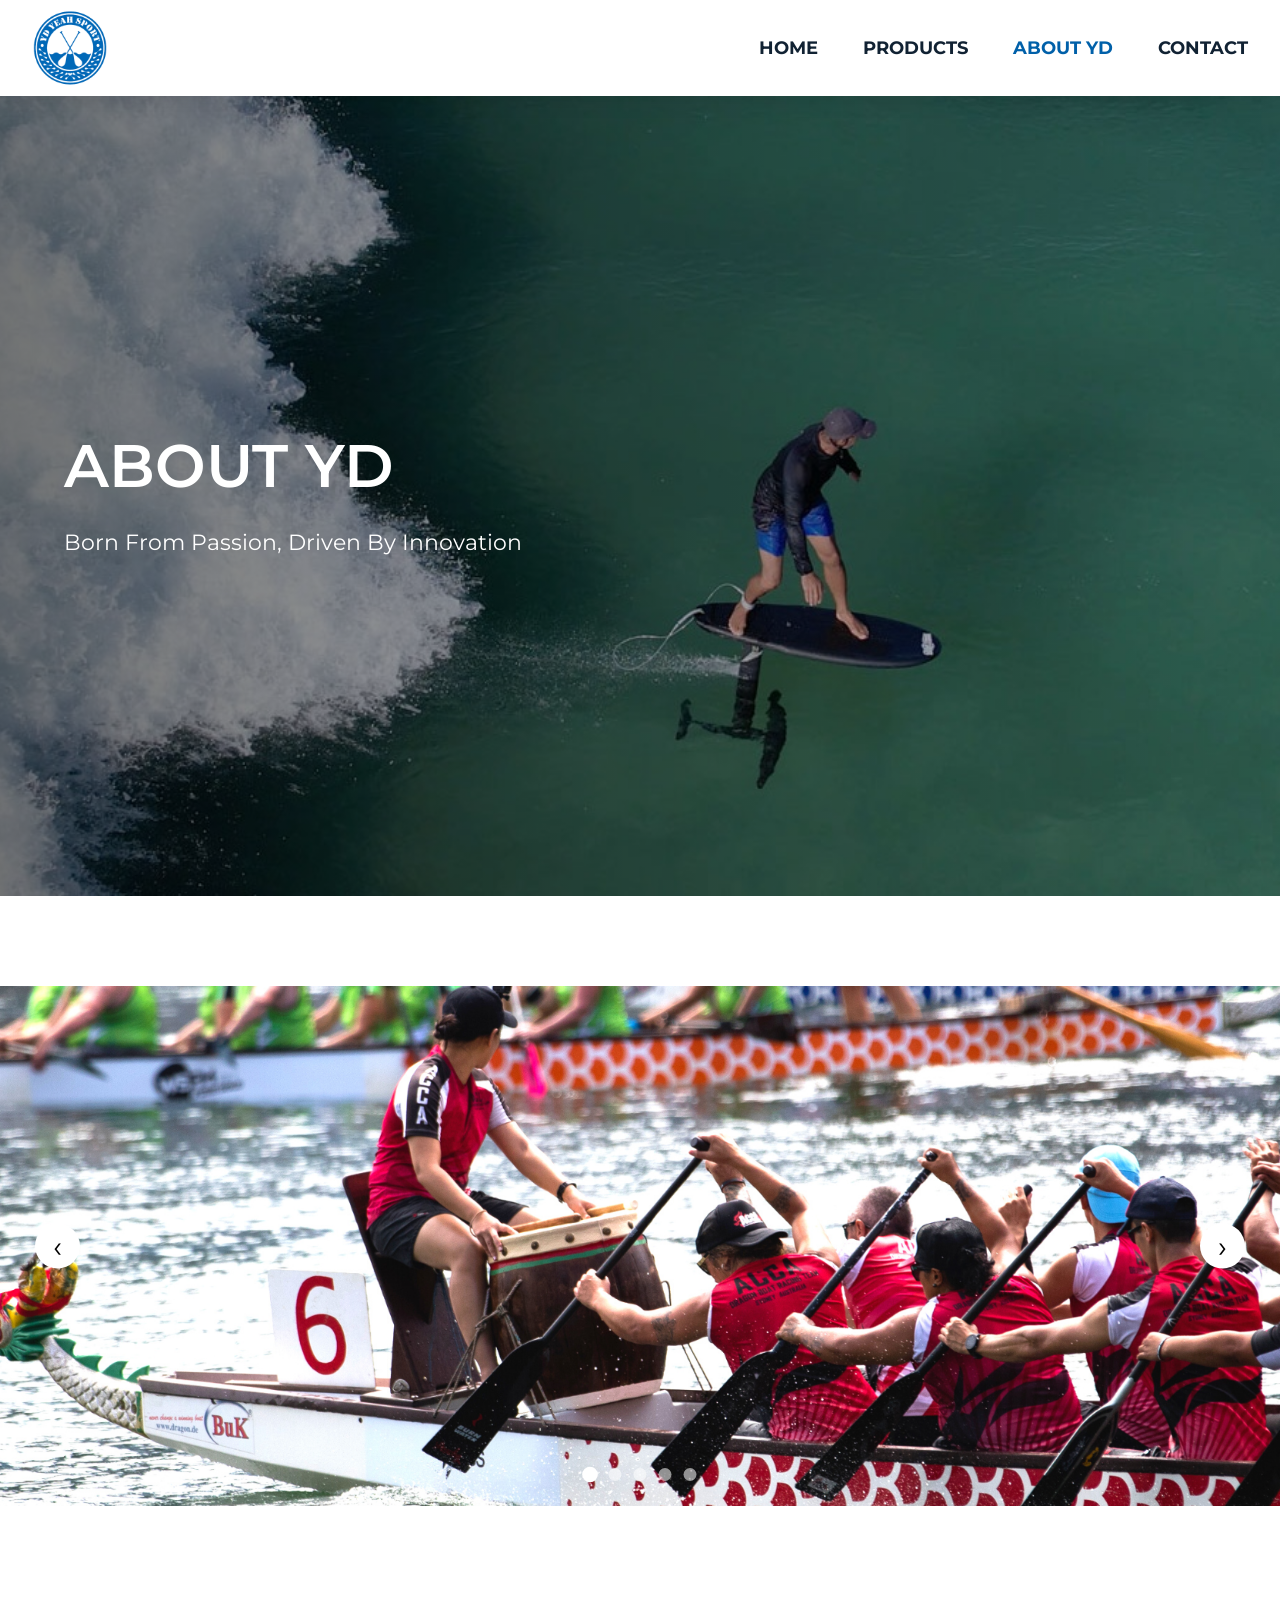
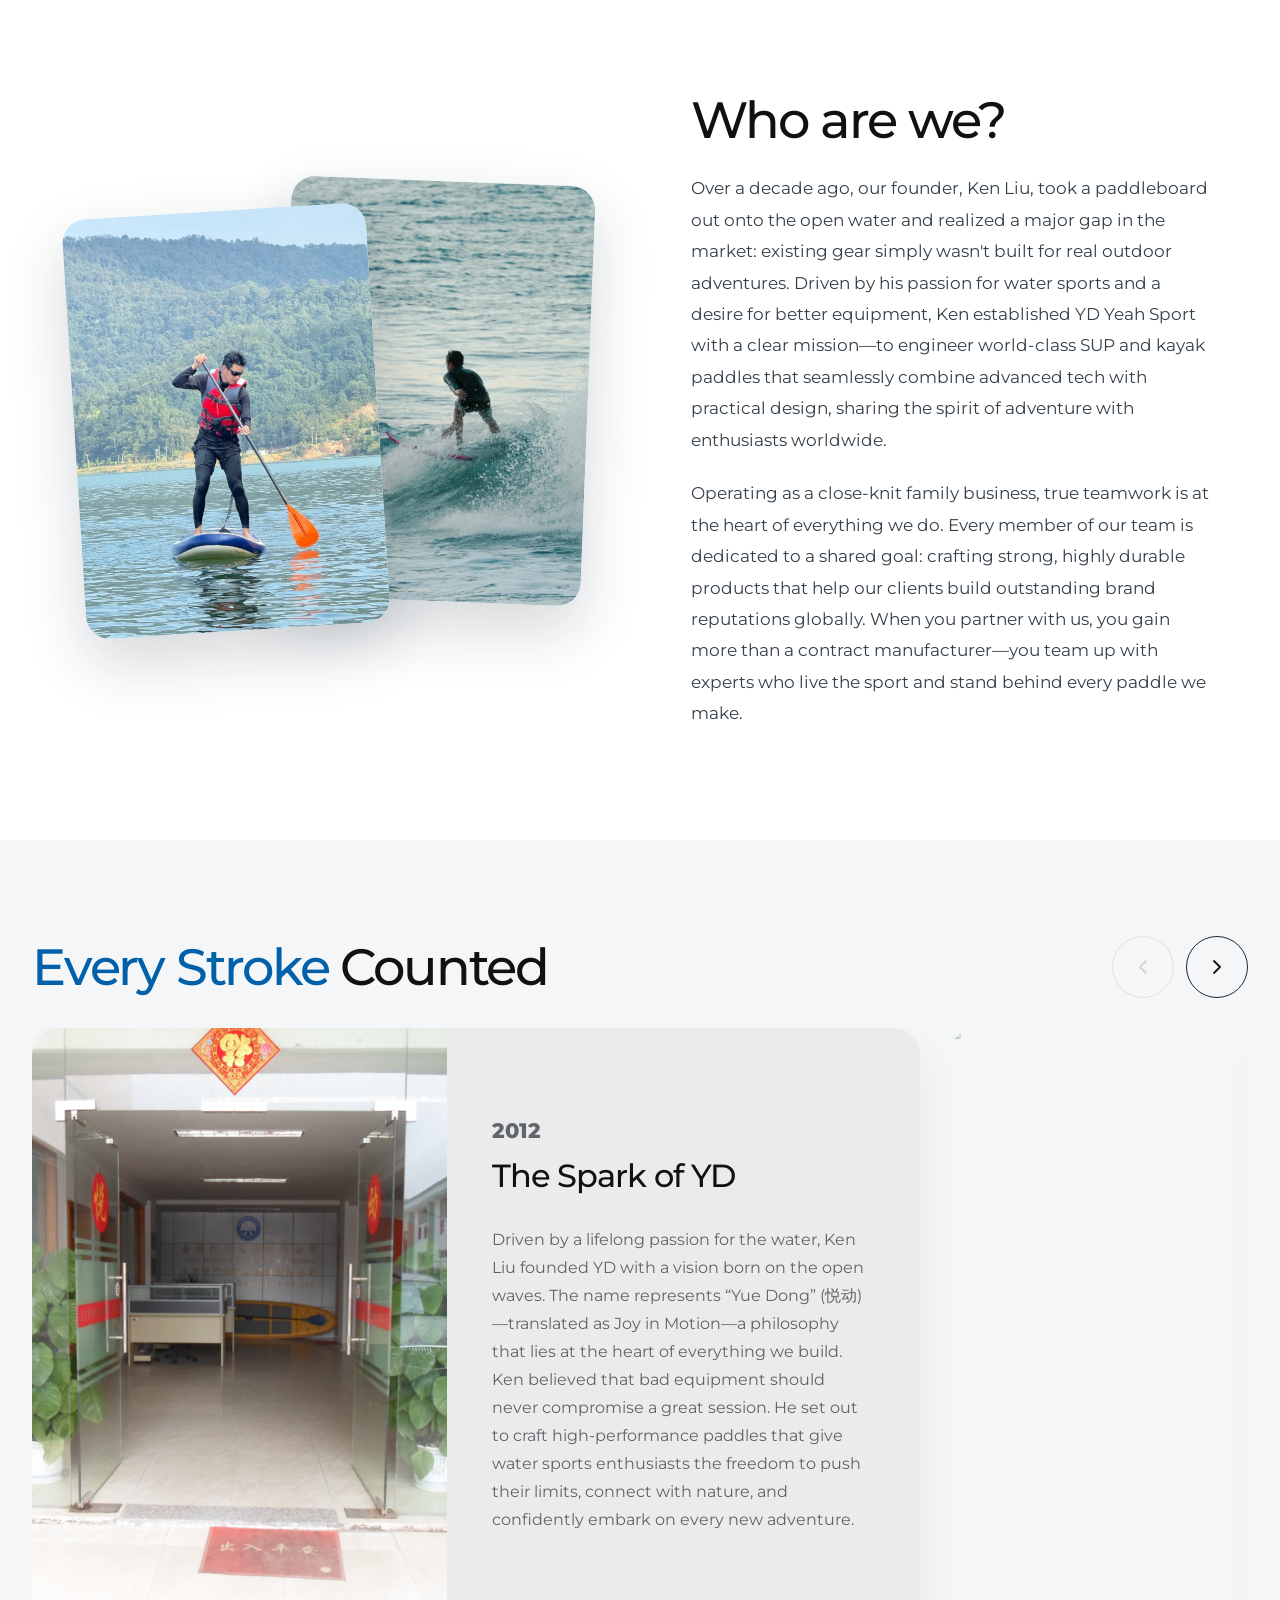
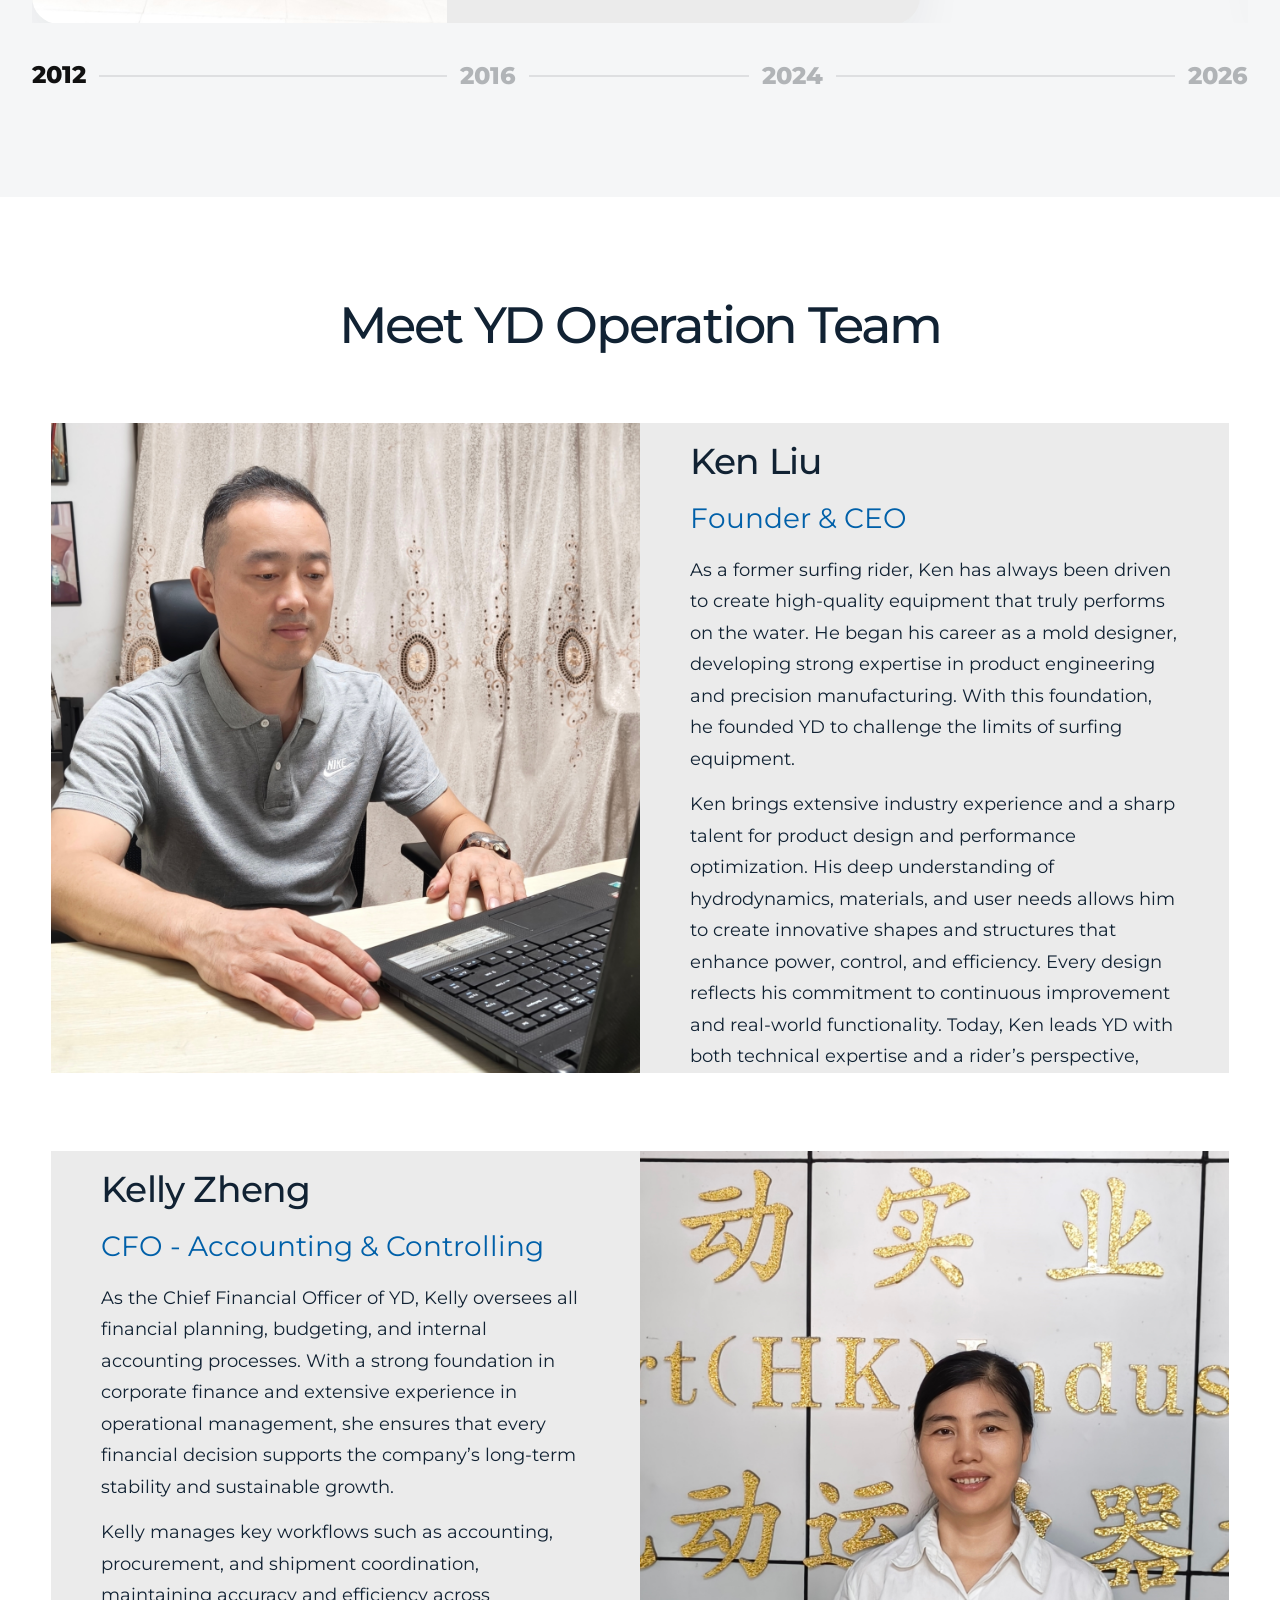
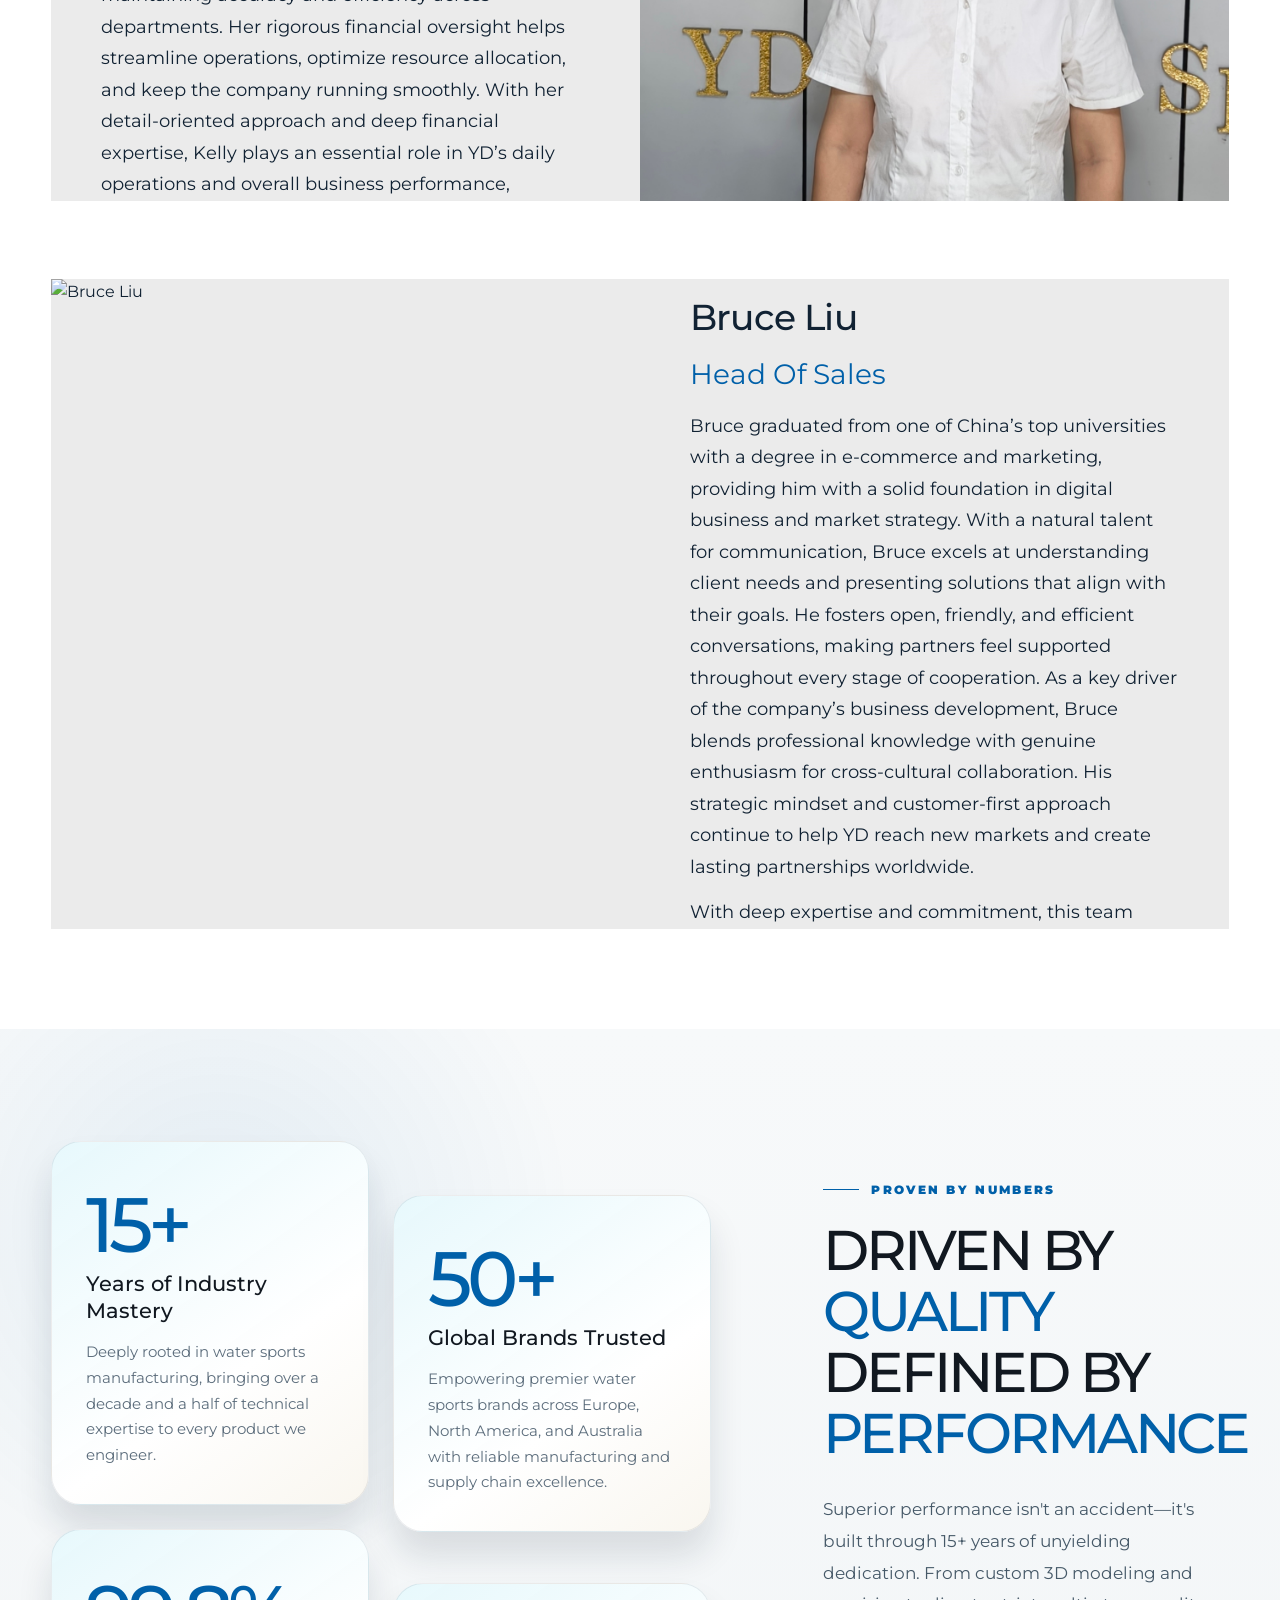
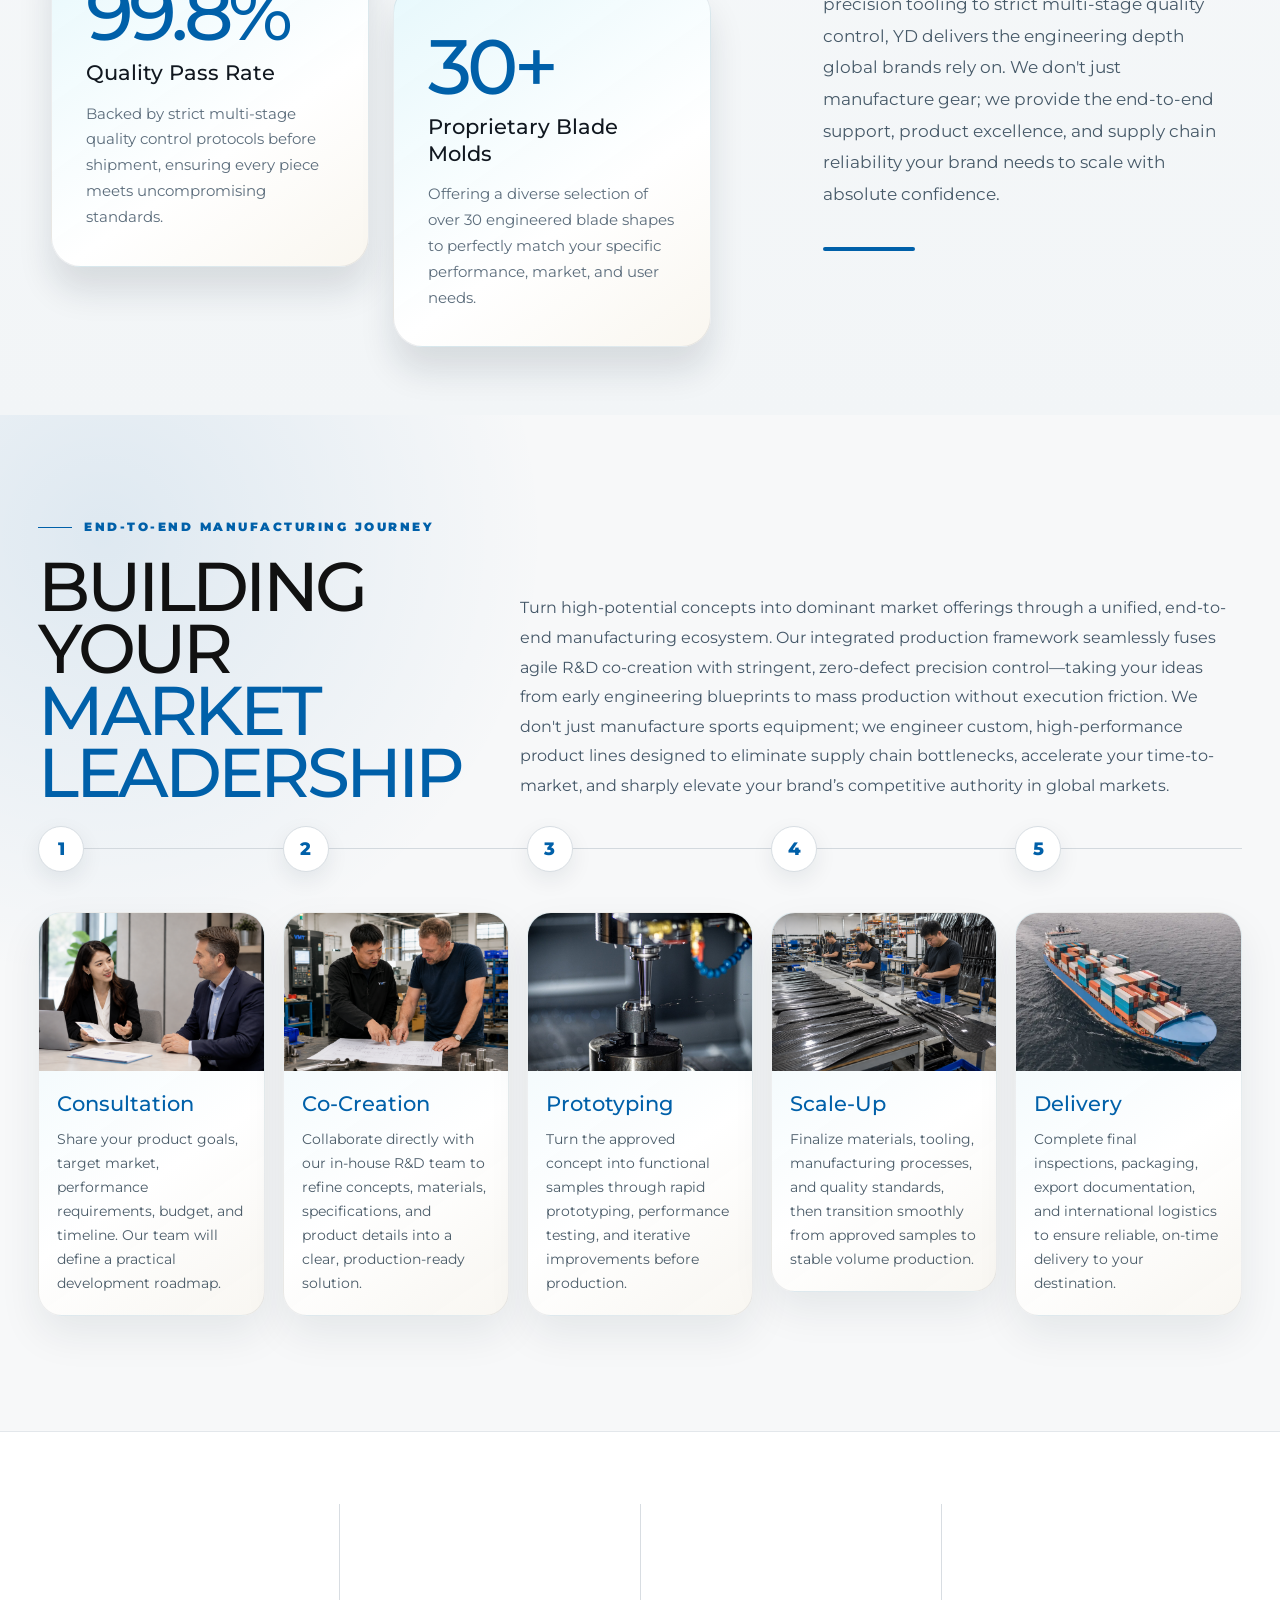
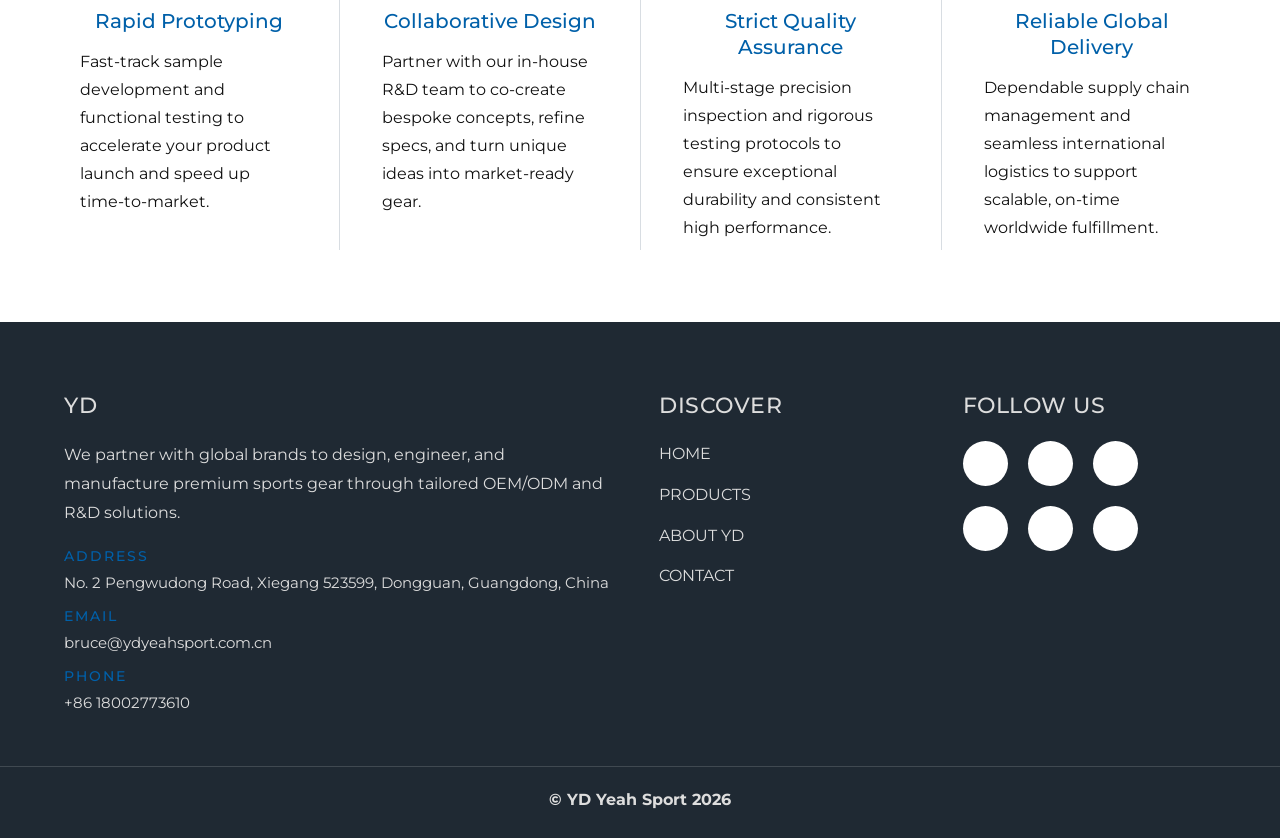
==== commit 385900c8: "new pictures" ====
--- a/about.html
+++ b/about.html
@@ -10,7 +10,7 @@
         <link crossorigin="anonymous" href="https://fonts.gstatic.com" rel="preconnect"/>
         <link href="https://fonts.googleapis.com/css2?family=Montserrat:ital,wght@0,300;0,400;0,500;0,600;0,700;0,800;0,900;1,300;1,400;1,500;1,600;1,700;1,800;1,900&amp;display=swap" rel="stylesheet"/>
         <link href="https://cdn.jsdelivr.net/npm/remixicon@4.9.0/fonts/remixicon.min.css" rel="stylesheet"/>
-        <link href="css/style.css?v=20260812-07" rel="stylesheet"/>
+        <link href="/css/style.css?v=20260826-json-only" rel="stylesheet"/>
     </head>
     <body>
         <!-- =====================
@@ -19,28 +19,28 @@
         <header id="main-header">
             <div class="navbar">
                 <div class="brand-area">
-                    <a class="logo-link" href="index.html">
-                        <img alt="YD Logo" src="images/header/logo.png"/>
+                    <a class="logo-link" href="/index.html">
+                        <img alt="YD Logo" src="/images/header/logo.png"/>
                     </a>
                 </div>
                 <ul class="nav-menu">
                     <li>
-                        <a href="index.html">
+                        <a href="/index.html">
                             HOME
                         </a>
                     </li>
                     <li>
-                        <a href="products.html">
+                        <a href="/products.html">
                             PRODUCTS
                         </a>
                     </li>
                     <li>
-                        <a href="about.html">
+                        <a href="/about.html">
                             ABOUT YD
                         </a>
                     </li>
                     <li>
-                        <a href="contact.html">
+                        <a href="/contact.html">
                             CONTACT
                         </a>
                     </li>
@@ -52,7 +52,7 @@
 ===================== -->
         <section class="hero-new about-hero">
             <!-- Replace the src below with your own hero image path -->
-            <img alt="About hero banner" class="hero-img" src="images/other/38.jpg"/>
+            <img alt="About hero banner" class="hero-img" src="/images/other/38.jpg"/>
             <div class="hero-overlay">
             </div>
             <div class="hero-content">
@@ -67,19 +67,19 @@
         <section class="about-gallery-slider">
             <div class="gallery-slider-container">
                 <div class="gallery-slide active">
-                    <img src="images/other/30.png"/>
+                    <img src="/images/other/30.png"/>
                 </div>
                 <div class="gallery-slide">
-                    <img src="images/other/32.jpg"/>
+                    <img src="/images/other/32.jpg"/>
                 </div>
                 <div class="gallery-slide">
-                    <img src="images/other/29.png"/>
+                    <img src="/images/other/29.png"/>
                 </div>
                 <div class="gallery-slide">
-                    <img src="images/other/33.png"/>
+                    <img src="/images/other/33.png"/>
                 </div>
                 <div class="gallery-slide">
-                    <img src="images/other/34.jpg"/>
+                    <img src="/images/other/34.jpg"/>
                 </div>
                 <button class="gallery-arrow gallery-prev">
                     ‹
@@ -109,10 +109,10 @@
                 <div class="story-grid">
                     <div aria-label="YD water sports and manufacturing story" class="story-visual">
                         <div class="story-image story-image-back">
-                            <img alt="YD water sports equipment in an outdoor setting" src="images/other/36.jpg"/>
+                            <img alt="YD water sports equipment in an outdoor setting" src="/images/other/36.jpg"/>
                         </div>
                         <div class="story-image story-image-front">
-                            <img alt="YD team member carrying water sports equipment" src="images/other/35.jpg"/>
+                            <img alt="YD team member carrying water sports equipment" src="/images/other/35.jpg"/>
                         </div>
                     </div>
                     <div class="story-content">
@@ -161,7 +161,7 @@
                         <article aria-label="2012, The Spark of YD" class="milestone-panel is-active" data-year="2012">
                             <div class="milestone-main-card">
                                 <div class="milestone-main-image">
-                                    <img alt="YD paddle representing the beginning of the company" src="images/other/39.jpg"/>
+                                    <img alt="YD paddle representing the beginning of the company" src="/images/other/39.jpg"/>
                                 </div>
                                 <div class="milestone-copy">
                                     <div class="milestone-year">
@@ -176,13 +176,13 @@
                                 </div>
                             </div>
                             <div aria-hidden="true" class="milestone-preview">
-                                <img alt="" src="images/other/22.jpg"/>
+                                <img alt="" src="/images/other/22.jpg"/>
                             </div>
                         </article>
                         <article aria-label="2016, Taking Flight" class="milestone-panel" data-year="2016">
                             <div class="milestone-main-card">
                                 <div class="milestone-main-image">
-                                    <img alt="YD hydrofoil development representing a new era of performance" src="images/other/22.jpg"/>
+                                    <img alt="YD hydrofoil development representing a new era of performance" src="/images/other/22.jpg"/>
                                 </div>
                                 <div class="milestone-copy">
                                     <div class="milestone-year">
@@ -197,13 +197,13 @@
                                 </div>
                             </div>
                             <div aria-hidden="true" class="milestone-preview">
-                                <img alt="" src="images/other/24.jpg"/>
+                                <img alt="" src="/images/other/24.jpg"/>
                             </div>
                         </article>
                         <article aria-label="2024, Agile Growth" class="milestone-panel" data-year="2024">
                             <div class="milestone-main-card">
                                 <div class="milestone-main-image">
-                                    <img alt="YD accessories representing agile product expansion" src="images/other/24.jpg"/>
+                                    <img alt="YD accessories representing agile product expansion" src="/images/other/24.jpg"/>
                                 </div>
                                 <div class="milestone-copy">
                                     <div class="milestone-year">
@@ -218,13 +218,13 @@
                                 </div>
                             </div>
                             <div aria-hidden="true" class="milestone-preview">
-                                <img alt="" src="images/other/37.png"/>
+                                <img alt="" src="/images/other/37.png"/>
                             </div>
                         </article>
                         <article aria-label="2026, A Visual Leap" class="milestone-panel" data-year="2026">
                             <div class="milestone-main-card">
                                 <div class="milestone-main-image">
-                                    <img alt="YD brand presentation representing its visual evolution" src="images/other/37.png"/>
+                                    <img alt="YD brand presentation representing its visual evolution" src="/images/other/37.png"/>
                                 </div>
                                 <div class="milestone-copy">
                                     <div class="milestone-year">
@@ -267,7 +267,7 @@
                 <div class="team-profiles">
                     <div class="team-profile">
                         <div class="team-media">
-                            <img alt="Ken Liu" src="images/team/ken-liu.jpg"/>
+                            <img alt="Ken Liu" src="/images/other/Ken Liu.jpg"/>
                         </div>
                         <div class="team-text">
                             <h3 class="team-name">
@@ -286,7 +286,7 @@
                     </div>
                     <div class="team-profile reverse">
                         <div class="team-media">
-                            <img alt="Kelly Zheng" src="images/team/kelly-zheng.jpg"/>
+                            <img alt="Kelly Zheng" src="/images/other/Kelly Zheng.jpg"/>
                         </div>
                         <div class="team-text">
                             <h3 class="team-name">
@@ -305,7 +305,7 @@
                     </div>
                     <div class="team-profile">
                         <div class="team-media">
-                            <img alt="Bruce Liu" src="images/team/bruce-liu.jpg"/>
+                            <img alt="Bruce Liu" src="/images/other/Bruce Liu.jpg"/>
                         </div>
                         <div class="team-text">
                             <h3 class="team-name">
@@ -439,7 +439,7 @@
                             1
                         </div>
                         <div class="journey-card">
-                            <img alt="Product consultation and project planning" src="images/other/15.png"/>
+                            <img alt="Product consultation and project planning" src="/images/other/15.png"/>
                             <div class="journey-card-content">
                                 <h3>
                                     Consultation
@@ -455,7 +455,7 @@
                             2
                         </div>
                         <div class="journey-card">
-                            <img alt="Collaborative product design and engineering" src="images/other/17.png"/>
+                            <img alt="Collaborative product design and engineering" src="/images/other/17.png"/>
                             <div class="journey-card-content">
                                 <h3>
                                     Co-Creation
@@ -471,7 +471,7 @@
                             3
                         </div>
                         <div class="journey-card">
-                            <img alt="Functional prototype development and testing" src="images/other/18.jpg"/>
+                            <img alt="Functional prototype development and testing" src="/images/other/18.jpg"/>
                             <div class="journey-card-content">
                                 <h3>
                                     Prototyping
@@ -487,7 +487,7 @@
                             4
                         </div>
                         <div class="journey-card">
-                            <img alt="Stable volume production in the YD factory" src="images/other/16.png"/>
+                            <img alt="Stable volume production in the YD factory" src="/images/other/16.png"/>
                             <div class="journey-card-content">
                                 <h3>
                                     Scale-Up
@@ -503,7 +503,7 @@
                             5
                         </div>
                         <div class="journey-card">
-                            <img alt="International packaging and product delivery" src="images/other/13.png"/>
+                            <img alt="International packaging and product delivery" src="/images/other/13.png"/>
                             <div class="journey-card-content">
                                 <h3>
                                     Delivery
@@ -615,16 +615,16 @@
                     <h3>
                         DISCOVER
                     </h3>
-                    <a href="index.html">
+                    <a href="/index.html">
                         HOME
                     </a>
-                    <a href="products.html">
+                    <a href="/products.html">
                         PRODUCTS
                     </a>
-                    <a href="about.html">
+                    <a href="/about.html">
                         ABOUT YD
                     </a>
-                    <a href="contact.html">
+                    <a href="/contact.html">
                         CONTACT
                     </a>
                 </div>
@@ -664,7 +664,7 @@
                 © YD Yeah Sport 2026
             </div>
         </footer>
-        <script data-cfasync="false" src="js/script.js?v=20260812-07">
+        <script data-cfasync="false" src="/js/script.js?v=20260826-json-only">
         </script>
     </body>
 </html>
--- a/css/style.css
+++ b/css/style.css
@@ -6228,3 +6228,62 @@
         flex-basis: auto;
     }
 }
+
+
+/* 2026-08-22 — Final requested refinements */
+/* Home Featured Products + Products Product Showcase: square card corners. */
+.product-showcase-section .product-card,
+.featured-products-section .product-card {
+    border-radius: 0 !important;
+}
+
+/* Contact / Get In Touch: icons and channel titles are links too. */
+.get-in-touch-section a.contact-icon,
+.get-in-touch-section .contact-title-link {
+    text-decoration: none;
+}
+
+.get-in-touch-section a.contact-icon {
+    cursor: pointer;
+    transition: color .25s ease;
+}
+
+.get-in-touch-section .contact-title-link {
+    color: inherit;
+    transition: color .25s ease;
+}
+
+.get-in-touch-section a.contact-icon:hover,
+.get-in-touch-section a.contact-icon:focus-visible,
+.get-in-touch-section .contact-title-link:hover,
+.get-in-touch-section .contact-title-link:focus-visible {
+    color: #0060A9;
+}
+
+/* Product Showcase loading / empty / error status */
+.product-showcase-section .product-status {
+    margin: 28px 0 0;
+    text-align: center;
+    color: #66727c;
+    font-size: 16px;
+    line-height: 1.6;
+}
+
+.product-showcase-section .product-status.is-error {
+    color: #9f2f2f;
+}
+
+
+
+/* Local JSON dynamic Featured Products status */
+.featured-products-section .featured-product-status {
+    margin: 28px 0 0;
+    text-align: center;
+    color: #66727c;
+    font-size: 16px;
+    line-height: 1.6;
+}
+
+.featured-products-section .featured-product-status.is-error {
+    color: #9f2f2f;
+}
